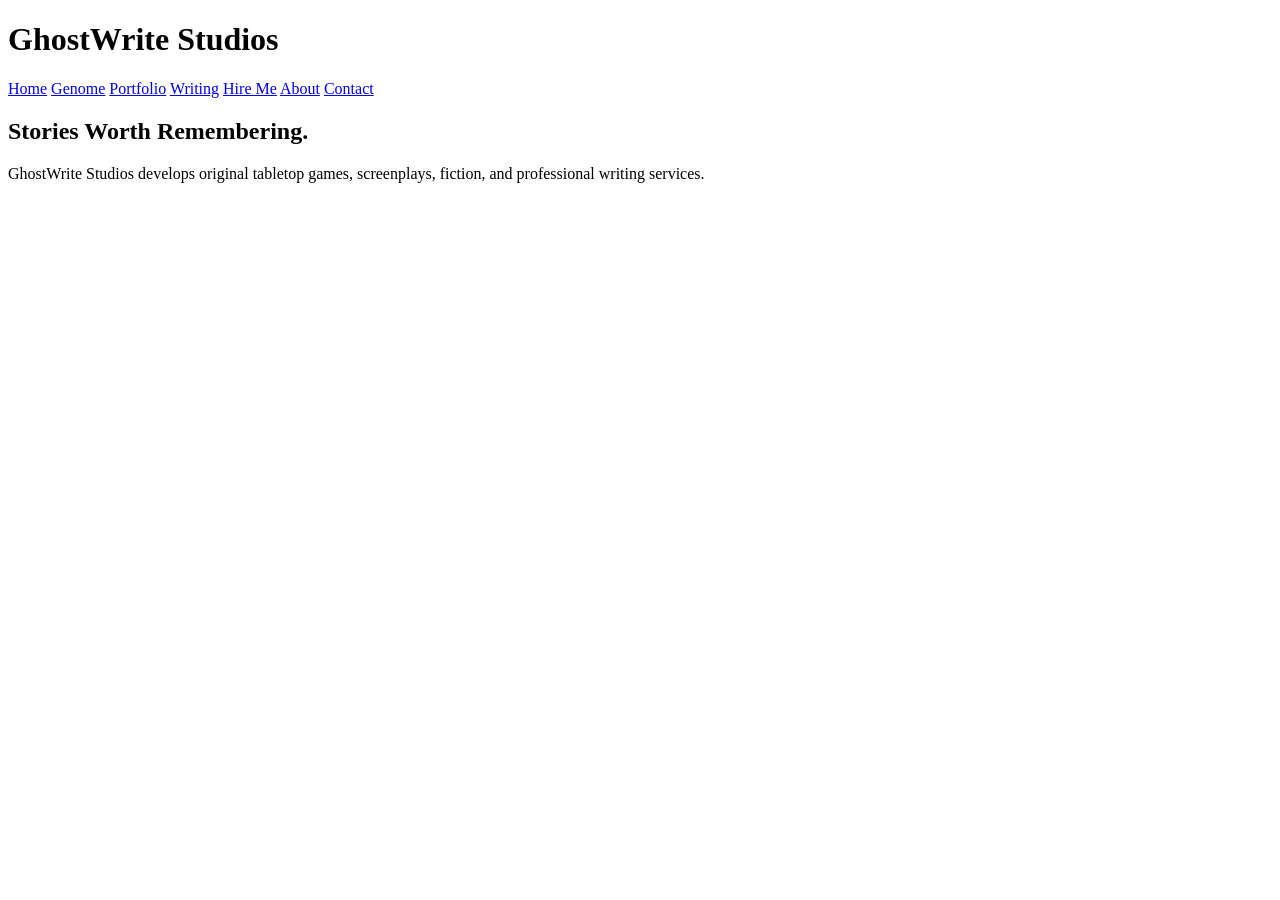
==== index.html @ 116efcff "Create index.html" ====
<!DOCTYPE html>
<html lang="en">
<head>
    <meta charset="UTF-8">
    <meta name="viewport" content="width=device-width, initial-scale=1.0">
    <title>GhostWrite Studios</title>

    <link rel="stylesheet" href="styles.css">
</head>

<body>

<header>

    <h1>GhostWrite Studios</h1>

    <nav>
        <a href="#">Home</a>
        <a href="#">Genome</a>
        <a href="#">Portfolio</a>
        <a href="#">Writing</a>
        <a href="#">Hire Me</a>
        <a href="#">About</a>
        <a href="#">Contact</a>
    </nav>

</header>

<section class="hero">

    <h2>Stories Worth Remembering.</h2>

    <p>
        GhostWrite Studios develops original tabletop games,
        screenplays, fiction, and professional writing services.
    </p>

</section>

</body>
</html>
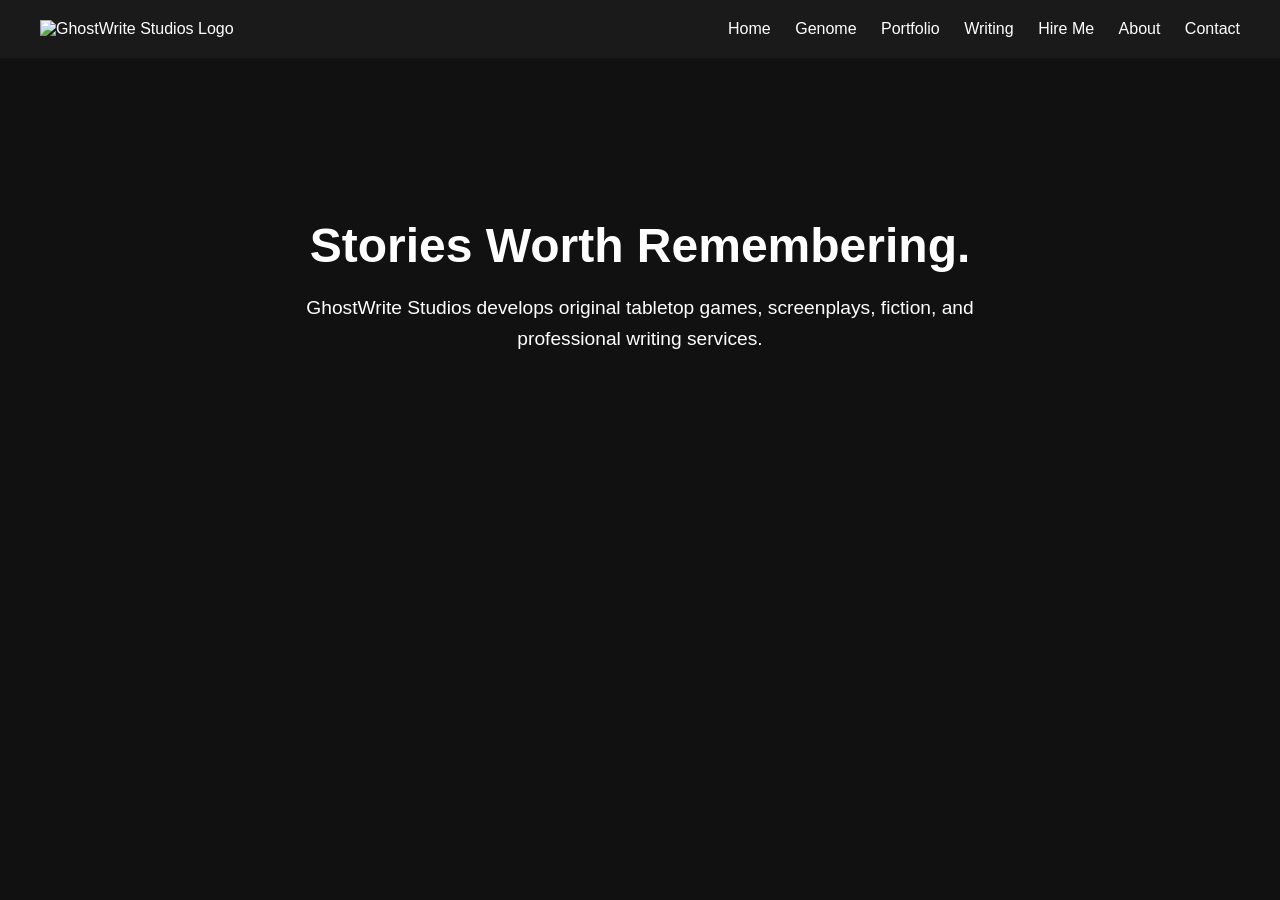
==== commit aad9a1ea: "Update index.html" ====
--- a/index.html
+++ b/index.html
@@ -12,7 +12,7 @@
 
 <header>
 
-    <h1>GhostWrite Studios</h1>
+    <img src="logo.png" alt="GhostWrite Studios Logo" class="logo">
 
     <nav>
         <a href="#">Home</a>
--- a/styles.css
+++ b/styles.css
@@ -0,0 +1,47 @@
+body {
+    margin: 0;
+    font-family: Arial, Helvetica, sans-serif;
+    background: #111;
+    color: white;
+}
+
+header {
+    display: flex;
+    justify-content: space-between;
+    align-items: center;
+    padding: 20px 40px;
+    background: #1a1a1a;
+}
+
+header h1 {
+    margin: 0;
+    color: #ffd54f;
+}
+
+nav a {
+    color: white;
+    text-decoration: none;
+    margin-left: 20px;
+    transition: color 0.3s;
+}
+
+nav a:hover {
+    color: #ffd54f;
+}
+
+.hero {
+    text-align: center;
+    padding: 120px 20px;
+}
+
+.hero h2 {
+    font-size: 3rem;
+    margin-bottom: 20px;
+}
+
+.hero p {
+    font-size: 1.2rem;
+    max-width: 700px;
+    margin: auto;
+    line-height: 1.6;
+}
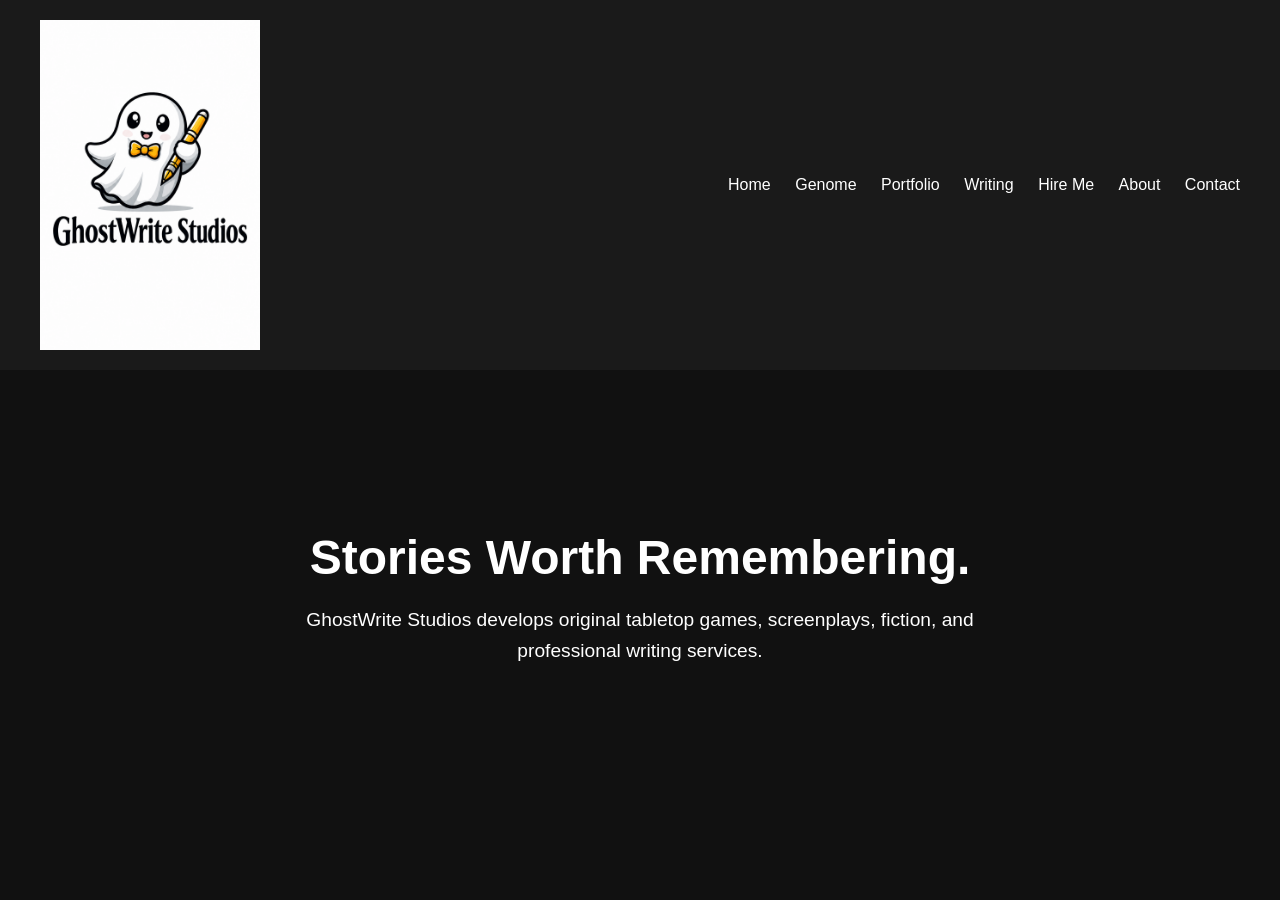
==== commit 0d1d5b35: "Update index.html" ====
--- a/index.html
+++ b/index.html
@@ -12,7 +12,7 @@
 
 <header>
 
-    <img src="logo.png" alt="GhostWrite Studios Logo" class="logo">
+    <img src="GhostwriteStudios.png" alt="GhostWrite Studios Logo" class="logo">
 
     <nav>
         <a href="#">Home</a>
--- a/styles.css
+++ b/styles.css
@@ -4,7 +4,10 @@
     background: #111;
     color: white;
 }
-
+.logo {
+    width: 220px;
+    height: auto;
+}
 header {
     display: flex;
     justify-content: space-between;
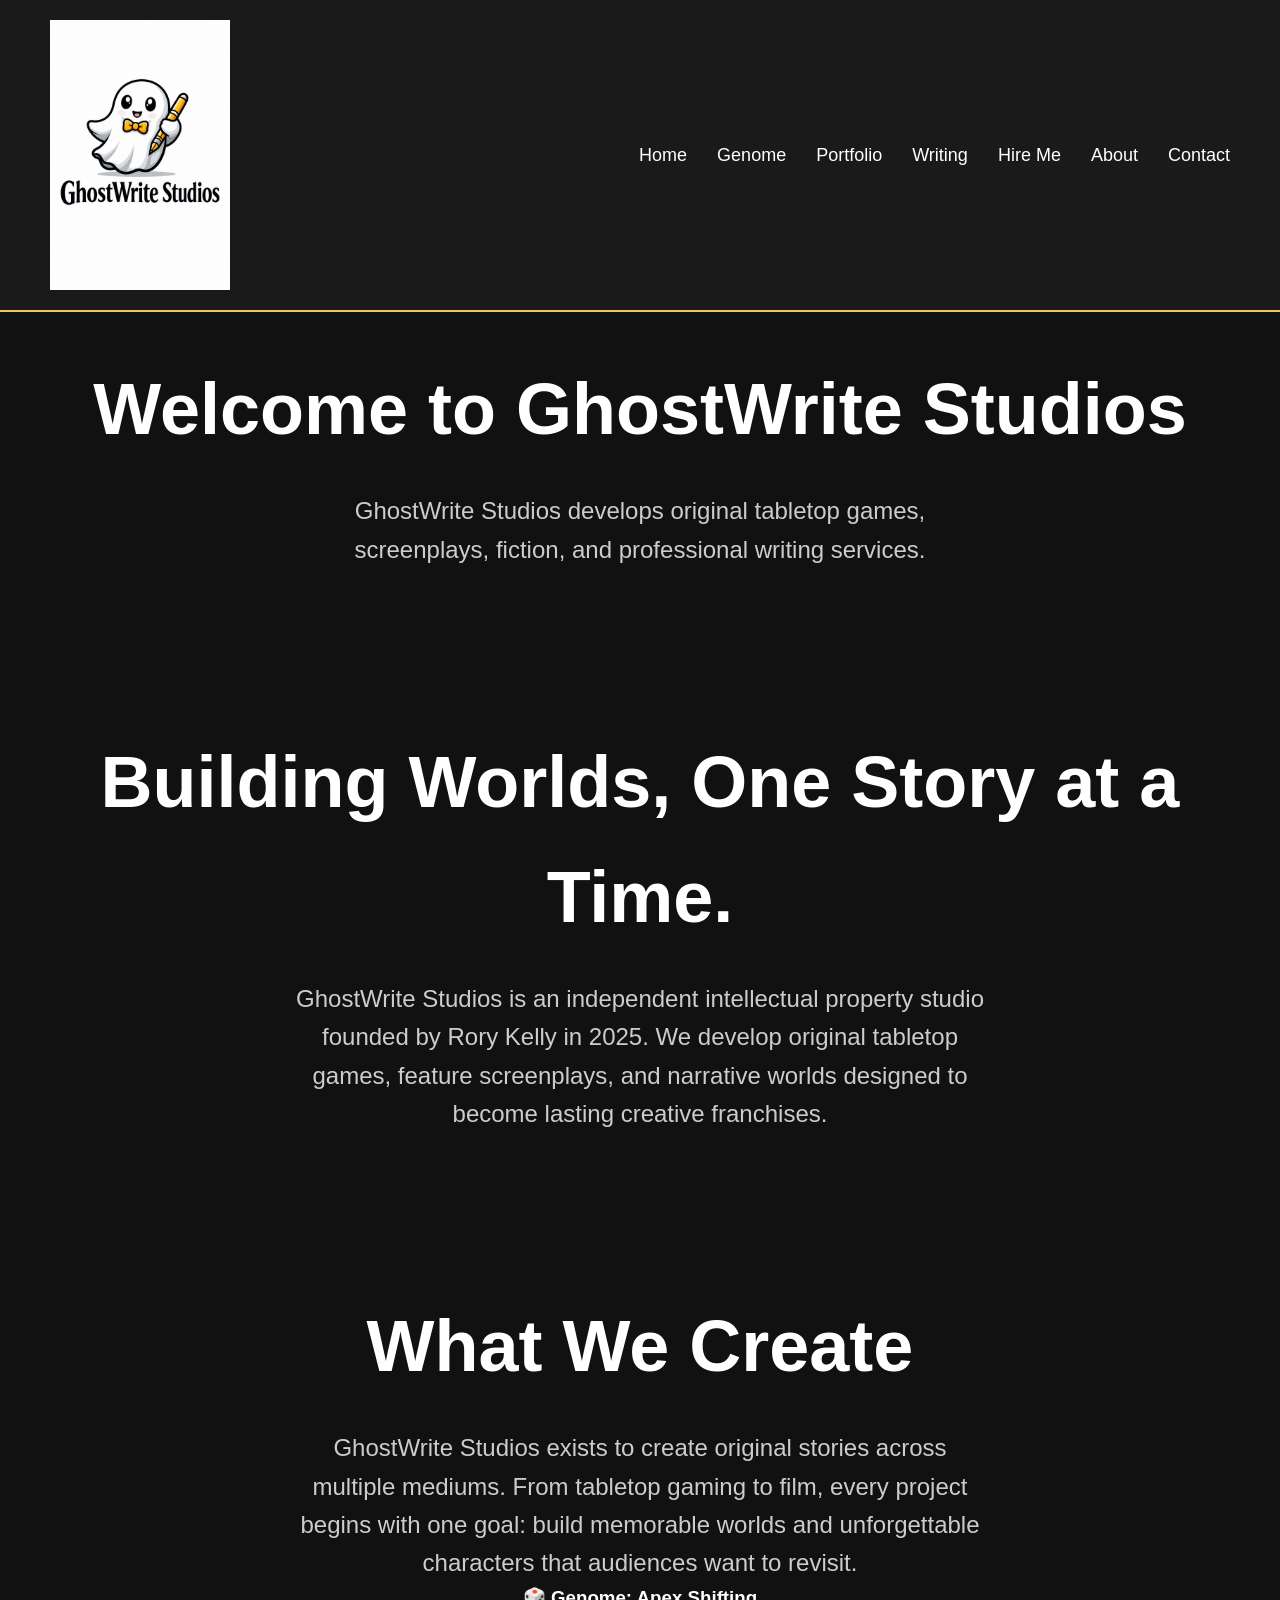
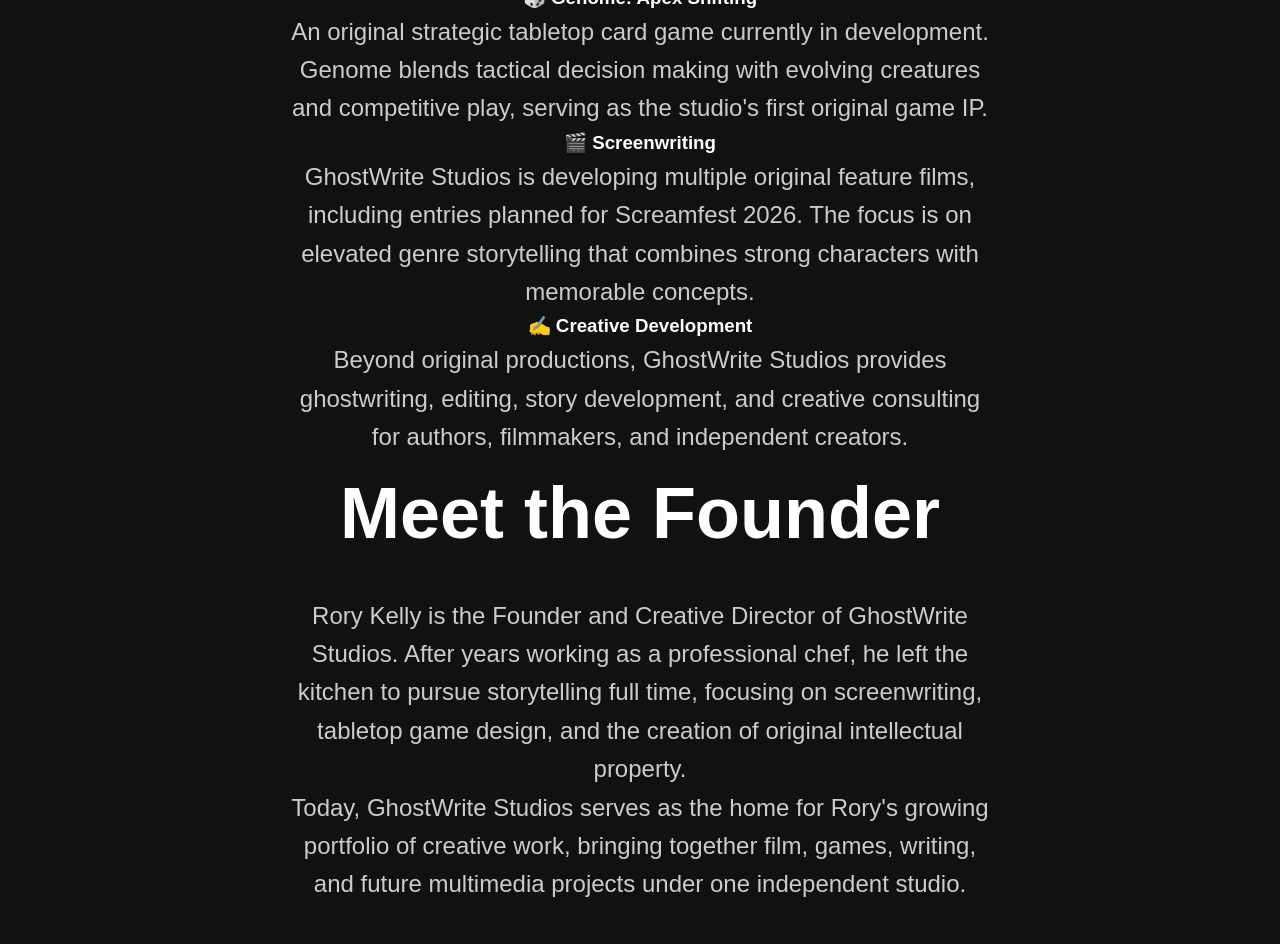
==== commit 15232d63: "Complete GhostWrite Studios website" ====
--- a/index.html
+++ b/index.html
@@ -16,25 +16,103 @@
 
     <nav>
         <a href="#">Home</a>
-        <a href="#">Genome</a>
-        <a href="#">Portfolio</a>
-        <a href="#">Writing</a>
-        <a href="#">Hire Me</a>
-        <a href="#">About</a>
-        <a href="#">Contact</a>
+        <a href="pages/genome.html">Genome</a>
+        <a href="pages/portfolio.html">Portfolio</a>
+        <a href="pages/writing.html">Writing</a>
+        <a href="pages/hireme.html">Hire Me</a>
+        <a href="pages/about.html">About</a>
+        <a href="pages/contact.html">Contact</a>
     </nav>
 
 </header>
 
 <section class="hero">
 
-    <h2>Stories Worth Remembering.</h2>
+    <h2>Welcome to GhostWrite Studios</h2>
 
     <p>
         GhostWrite Studios develops original tabletop games,
         screenplays, fiction, and professional writing services.
     </p>
+<section class="hero">
 
+    <h2>Building Worlds, One Story at a Time.</h2>
+
+    <p>
+        GhostWrite Studios is an independent intellectual property studio founded
+        by Rory Kelly in 2025. We develop original tabletop games, feature
+        screenplays, and narrative worlds designed to become lasting creative
+        franchises.
+    </p>
+
+</section>
+
+<section class="about">
+
+    <h2>What We Create</h2>
+
+    <p>
+        GhostWrite Studios exists to create original stories across multiple
+        mediums. From tabletop gaming to film, every project begins with one
+        goal: build memorable worlds and unforgettable characters that audiences
+        want to revisit.
+    </p>
+
+    <div class="cards">
+
+        <div class="card">
+            <h3>🎲 Genome: Apex Shifting</h3>
+
+            <p>
+                An original strategic tabletop card game currently in development.
+                Genome blends tactical decision making with evolving creatures and
+                competitive play, serving as the studio's first original game IP.
+            </p>
+        </div>
+
+        <div class="card">
+            <h3>🎬 Screenwriting</h3>
+
+            <p>
+                GhostWrite Studios is developing multiple original feature films,
+                including entries planned for Screamfest 2026. The focus is on
+                elevated genre storytelling that combines strong characters with
+                memorable concepts.
+            </p>
+        </div>
+
+        <div class="card">
+            <h3>✍️ Creative Development</h3>
+
+            <p>
+                Beyond original productions, GhostWrite Studios provides
+                ghostwriting, editing, story development, and creative consulting
+                for authors, filmmakers, and independent creators.
+            </p>
+        </div>
+
+    </div>
+
+</section>
+
+<section class="bio">
+
+    <h2>Meet the Founder</h2>
+
+    <p>
+        Rory Kelly is the Founder and Creative Director of GhostWrite Studios.
+        After years working as a professional chef, he left the kitchen to pursue
+        storytelling full time, focusing on screenwriting, tabletop game design,
+        and the creation of original intellectual property.
+    </p>
+
+    <p>
+        Today, GhostWrite Studios serves as the home for Rory's growing portfolio
+        of creative work, bringing together film, games, writing, and future
+        multimedia projects under one independent studio.
+    </p>
+
+</section>
 </section>
 
 </body>
--- a/styles.css
+++ b/styles.css
@@ -1,50 +1,354 @@
+/* ==========================
+   GhostWrite Studios
+   ========================== */
+
+* {
+    margin: 0;
+    padding: 0;
+    box-sizing: border-box;
+}
+
 body {
-    margin: 0;
+    background: #111111;
+    color: #ffffff;
     font-family: Arial, Helvetica, sans-serif;
-    background: #111;
-    color: white;
-}
-.logo {
-    width: 220px;
-    height: auto;
-}
+    line-height: 1.6;
+}
+
+/* ==========================
+   Header
+   ========================== */
+
 header {
     display: flex;
     justify-content: space-between;
     align-items: center;
-    padding: 20px 40px;
     background: #1a1a1a;
-}
-
-header h1 {
-    margin: 0;
-    color: #ffd54f;
+    padding: 20px 50px;
+    border-bottom: 2px solid #f0c75e;
+}
+
+.logo {
+    width: 180px;
+    height: auto;
+}
+
+/* ==========================
+   Navigation
+   ========================== */
+
+nav {
+    display: flex;
+    gap: 30px;
 }
 
 nav a {
     color: white;
     text-decoration: none;
-    margin-left: 20px;
-    transition: color 0.3s;
+    font-size: 18px;
+    transition: .3s;
 }
 
 nav a:hover {
-    color: #ffd54f;
-}
+    color: #f0c75e;
+}
+
+/* ==========================
+   Hero Section
+   ========================== */
 
 .hero {
-    text-align: center;
-    padding: 120px 20px;
+    min-height: 80vh;
+
+    display: flex;
+    flex-direction: column;
+    justify-content: center;
+    align-items: center;
+
+    text-align: center;
+
+    padding: 40px;
 }
 
 .hero h2 {
-    font-size: 3rem;
-    margin-bottom: 20px;
+    font-size: 72px;
+    margin-bottom: 25px;
+    color: white;
 }
 
 .hero p {
-    font-size: 1.2rem;
     max-width: 700px;
-    margin: auto;
-    line-height: 1.6;
-}
+    font-size: 24px;
+    color: #cccccc;
+}
+
+/* ==========================
+   Buttons
+   ========================== */
+
+.button {
+    display: inline-block;
+
+    margin-top: 35px;
+
+    padding: 15px 35px;
+
+    background: #f0c75e;
+
+    color: black;
+
+    text-decoration: none;
+
+    font-weight: bold;
+
+    border-radius: 8px;
+
+    transition: .3s;
+}
+
+.button:hover {
+
+    background: white;
+
+    transform: translateY(-2px);
+
+}
+
+/* ==========================
+   Footer
+   ========================== */
+
+footer {
+
+    background: #1a1a1a;
+
+    text-align: center;
+
+    padding: 40px;
+
+    margin-top: 80px;
+
+    border-top: 2px solid #f0c75e;
+
+}
+
+footer p {
+
+    color: #888888;
+
+}
+
+/* ==========================
+   Mobile
+   ========================== */
+
+@media (max-width: 900px) {
+
+header {
+
+    flex-direction: column;
+
+    gap: 20px;
+
+}
+
+nav {
+
+    flex-wrap: wrap;
+
+    justify-content: center;
+
+}
+
+.hero h2 {
+
+    font-size: 42px;
+
+}
+
+.hero p {
+
+    font-size: 20px;
+
+}
+
+.logo {
+
+    width: 140px;
+
+}
+
+}
+/* ==========================
+   Genome Banners
+   ========================== */
+
+.banner {
+    width: 100%;
+    overflow: hidden;
+}
+
+.banner img {
+    display: block;
+    width: 100%;
+    max-width: 100%;
+    height: auto;
+}
+/* ==========================
+   Card Showcase
+   ========================== */
+
+.card-showcase {
+    text-align: center;
+    padding: 60px 20px;
+}
+
+.card-showcase img {
+    width: 100%;
+    max-width: 450px;
+    height: auto;
+
+    border-radius: 18px;
+
+    box-shadow:
+        0 0 25px rgba(240,199,94,.25),
+        0 0 60px rgba(0,0,0,.6);
+
+    transition: transform .3s ease;
+}
+
+.card-showcase img:hover {
+    transform: scale(1.03);
+}/* ==========================
+   Loki's Proposal Banner
+   ========================== */
+
+.proposal-banner {
+    text-align: center;
+    padding: 60px 20px;
+}
+
+.proposal-banner img {
+    display: block;
+    width: 100%;
+    max-width: 1200px;
+    height: auto;
+    margin: 0 auto;
+
+    border-radius: 12px;
+
+    box-shadow:
+        0 0 25px rgba(240, 199, 94, 0.25),
+        0 15px 40px rgba(0, 0, 0, 0.6);
+}/* ==========================
+   Contact Form
+   ========================== */
+
+.contact-form {
+    max-width: 700px;
+    margin: 60px auto;
+    padding: 0 20px;
+}
+
+.contact-form form {
+    display: flex;
+    flex-direction: column;
+    gap: 20px;
+}
+
+.contact-form input,
+.contact-form textarea {
+
+    background: #1d1d1d;
+    color: white;
+
+    border: 2px solid #cfa44b;
+
+    padding: 15px;
+
+    font-size: 1rem;
+
+    border-radius: 8px;
+}
+
+.contact-form button {
+
+    background: #cfa44b;
+    color: black;
+
+    border: none;
+
+    padding: 16px;
+
+    font-size: 1rem;
+
+    font-weight: bold;
+
+    cursor: pointer;
+
+    border-radius: 8px;
+
+    transition: .3s;
+}
+
+.contact-form button:hover {
+
+    background: #e2bc67;
+
+    transform: translateY(-2px);
+
+}/* ==========================
+   About Page Images
+   ========================== */
+
+.about-image {
+    text-align: center;
+    padding: 50px 20px;
+}
+
+.about-image img {
+    width: 100%;
+    max-width: 900px;
+    height: auto;
+
+    border-radius: 12px;
+
+    box-shadow:
+        0 0 25px rgba(240, 199, 94, 0.2),
+        0 15px 40px rgba(0, 0, 0, 0.6);
+}.about-image {
+    text-align: center;
+    padding: 50px 20px;
+}
+
+.about-image img {
+    width: 100%;
+    max-width: 900px;
+    height: auto;
+
+    border-radius: 12px;
+
+    box-shadow:
+        0 0 25px rgba(240, 199, 94, 0.2),
+        0 15px 40px rgba(0, 0, 0, 0.6);
+}/* ==========================
+   Portfolio Image
+   ========================== */
+
+.portfolio-image {
+    text-align: center;
+    padding: 40px 20px;
+}
+
+.portfolio-image img {
+
+    width: 100%;
+    max-width: 900px;
+    height: auto;
+
+    border-radius: 14px;
+
+    box-shadow:
+        0 0 30px rgba(240,199,94,.25),
+        0 20px 50px rgba(0,0,0,.55);
+}
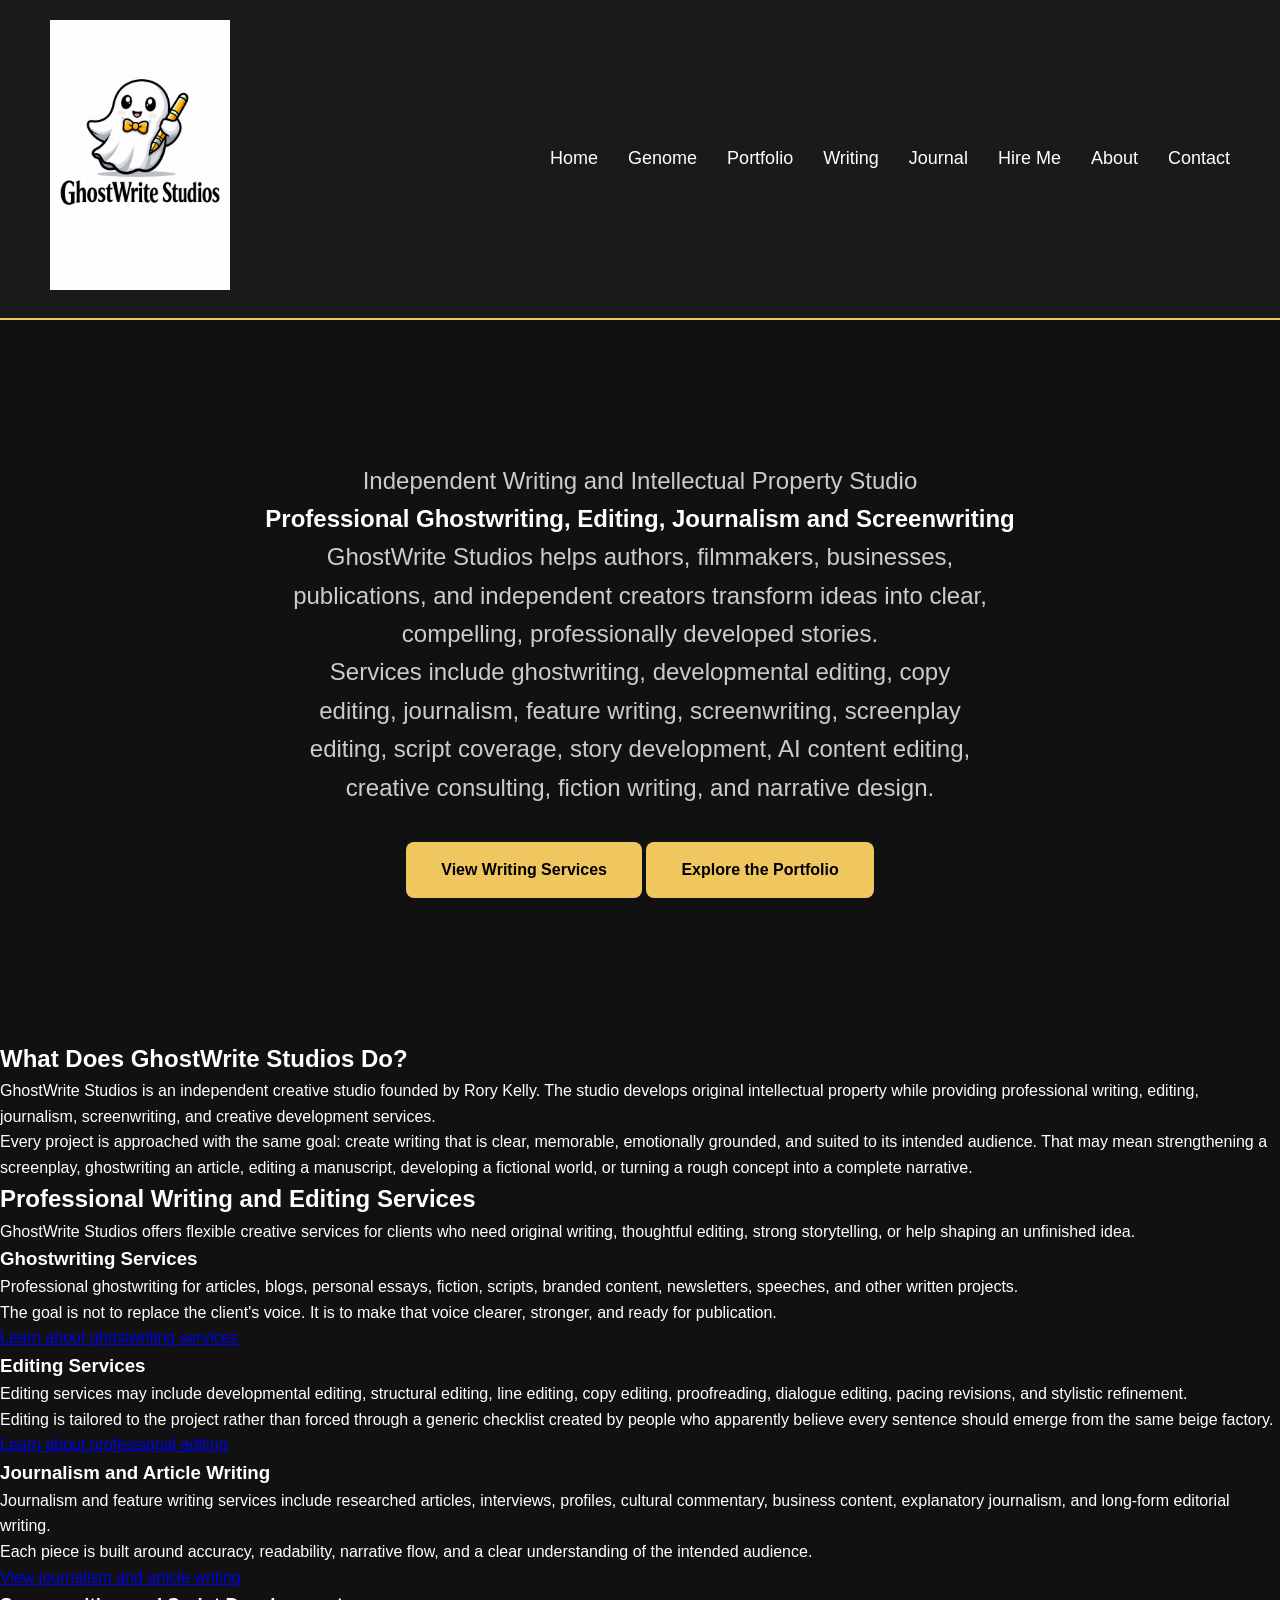
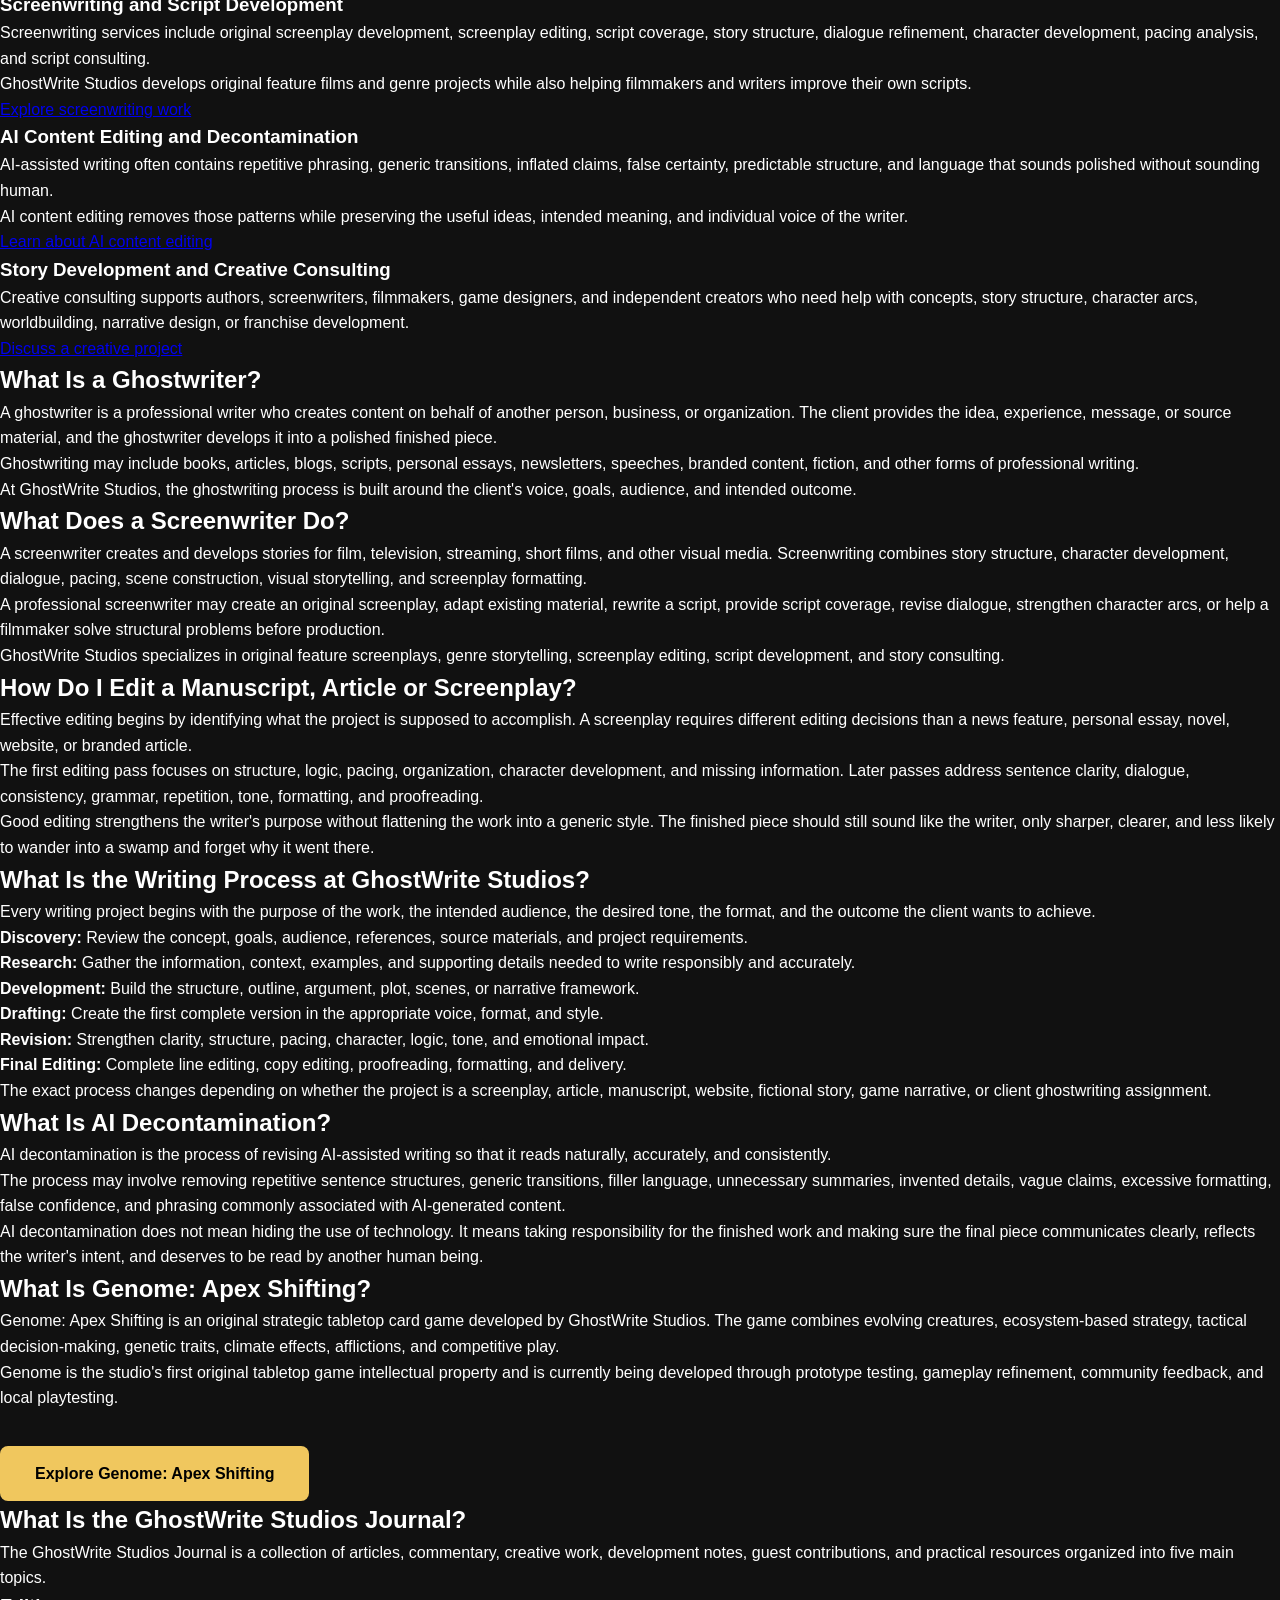
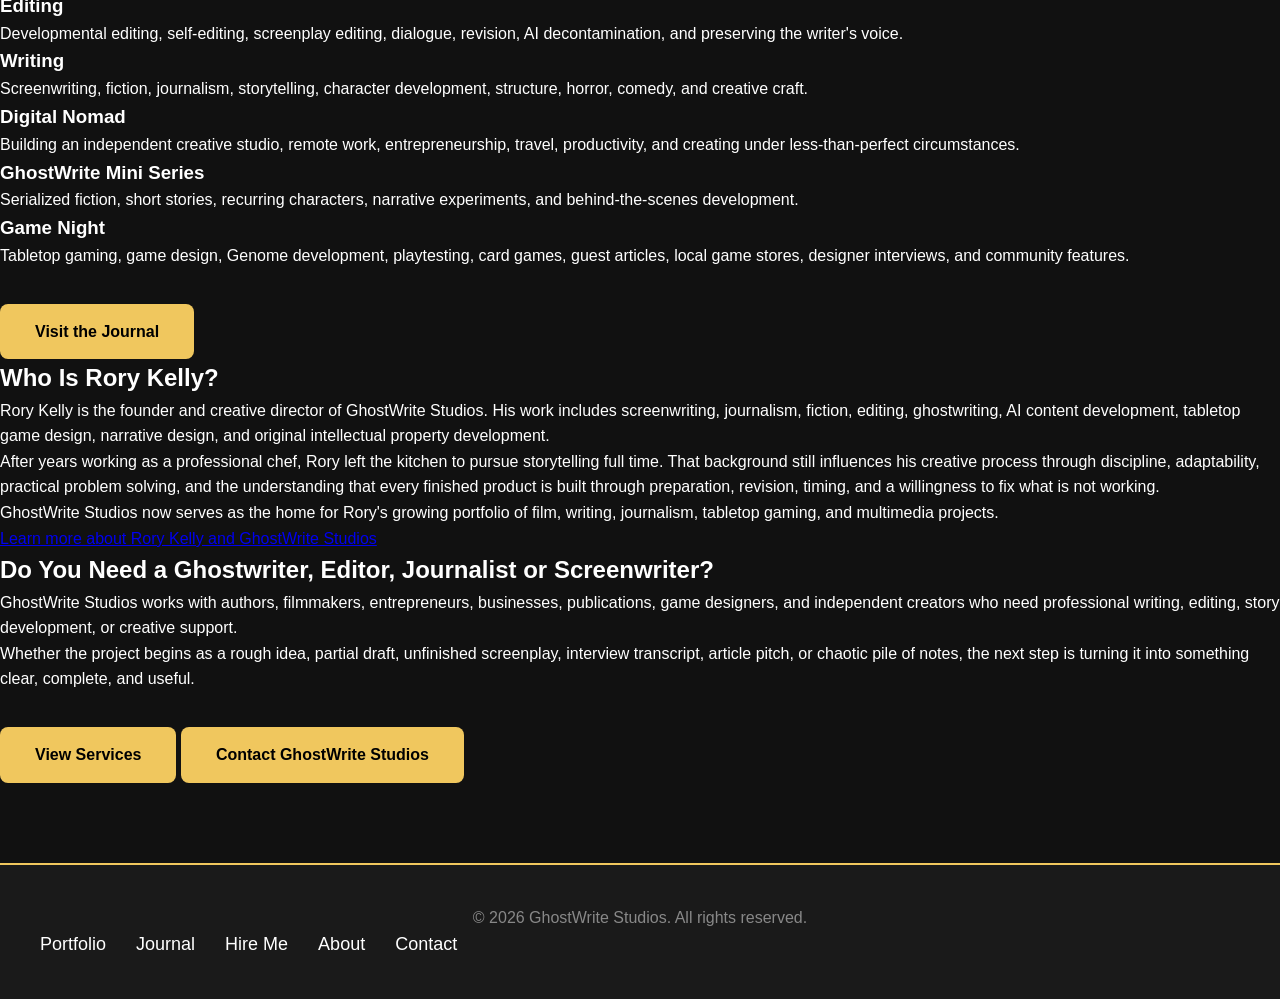
==== commit 3c0cb63b: "Rebuild website architecture for SEO and AEO" ====
--- a/index.html
+++ b/index.html
@@ -2,23 +2,169 @@
 <html lang="en">
 <head>
     <meta charset="UTF-8">
+
     <meta name="viewport" content="width=device-width, initial-scale=1.0">
-    <title>GhostWrite Studios</title>
+
+    <title>
+        Ghostwriting, Editing, Journalism & Screenwriting | GhostWrite Studios
+    </title>
+
+    <meta
+        name="description"
+        content="GhostWrite Studios provides professional ghostwriting, editing, journalism, screenwriting, script coverage, story development, AI content editing, and creative consulting for authors, filmmakers, businesses, and independent creators."
+    >
+
+    <meta
+        name="keywords"
+        content="ghostwriting, professional ghostwriter, editing services, developmental editing, copy editing, line editing, journalism, freelance journalist, article writing, feature writing, screenwriting, screenwriter, screenplay editing, script coverage, script doctor, story development, creative writing, fiction writing, AI content editing, AI decontamination, tabletop game design, narrative design"
+    >
+
+    <meta name="author" content="Rory Kelly">
+
+    <meta property="og:type" content="website">
+
+    <meta
+        property="og:title"
+        content="Ghostwriting, Editing, Journalism & Screenwriting | GhostWrite Studios"
+    >
+
+    <meta
+        property="og:description"
+        content="Professional ghostwriting, editing, journalism, screenwriting, story development, script coverage, and creative consulting from GhostWrite Studios."
+    >
+
+    <meta
+        property="og:image"
+        content="GhostwriteStudios.png"
+    >
+
+    <meta
+        property="og:url"
+        content="https://ghostwritestudios.com/"
+    >
+
+    <meta name="twitter:card" content="summary_large_image">
+
+    <link rel="canonical" href="https://ghostwritestudios.com/">
 
     <link rel="stylesheet" href="styles.css">
+
+    <!-- Google tag (gtag.js) -->
+    <script
+        async
+        src="https://www.googletagmanager.com/gtag/js?id=G-5FK2X831EN">
+    </script>
+
+    <script>
+        window.dataLayer = window.dataLayer || [];
+
+        function gtag() {
+            dataLayer.push(arguments);
+        }
+
+        gtag('js', new Date());
+        gtag('config', 'G-5FK2X831EN');
+    </script>
+
+    <script type="application/ld+json">
+    {
+        "@context": "https://schema.org",
+        "@type": "ProfessionalService",
+        "name": "GhostWrite Studios",
+        "url": "https://ghostwritestudios.com/",
+        "logo": "https://ghostwritestudios.com/GhostwriteStudios.png",
+        "description": "GhostWrite Studios provides professional ghostwriting, editing, journalism, screenwriting, script coverage, story development, AI content editing, and creative consulting.",
+        "founder": {
+            "@type": "Person",
+            "name": "Rory Kelly",
+            "jobTitle": "Founder and Creative Director"
+        },
+        "areaServed": {
+            "@type": "Country",
+            "name": "United States"
+        },
+        "serviceType": [
+            "Ghostwriting",
+            "Editing",
+            "Journalism",
+            "Screenwriting",
+            "Script Coverage",
+            "Story Development",
+            "AI Content Editing",
+            "Creative Consulting",
+            "Tabletop Game Design"
+        ]
+    }
+    </script>
+
+    <script type="application/ld+json">
+    {
+        "@context": "https://schema.org",
+        "@type": "FAQPage",
+        "mainEntity": [
+            {
+                "@type": "Question",
+                "name": "What is a ghostwriter?",
+                "acceptedAnswer": {
+                    "@type": "Answer",
+                    "text": "A ghostwriter is a professional writer who creates books, articles, scripts, blogs, speeches, and other written content on behalf of a client. GhostWrite Studios helps clients turn ideas, notes, interviews, and rough drafts into polished work while preserving the client's voice and intent."
+                }
+            },
+            {
+                "@type": "Question",
+                "name": "What does a screenwriter do?",
+                "acceptedAnswer": {
+                    "@type": "Answer",
+                    "text": "A screenwriter develops stories for film and television using screenplay structure, character development, dialogue, pacing, visual storytelling, and industry-standard formatting. GhostWrite Studios provides original screenwriting, screenplay editing, script coverage, and story development."
+                }
+            },
+            {
+                "@type": "Question",
+                "name": "How does the editing process work?",
+                "acceptedAnswer": {
+                    "@type": "Answer",
+                    "text": "The editing process begins with the goals of the project and may include developmental editing, structural editing, line editing, copy editing, dialogue refinement, pacing improvements, proofreading, screenplay editing, or AI content cleanup."
+                }
+            },
+            {
+                "@type": "Question",
+                "name": "What is the writing process at GhostWrite Studios?",
+                "acceptedAnswer": {
+                    "@type": "Answer",
+                    "text": "The writing process begins with the purpose, audience, format, tone, and goals of the project. Research, outlining, drafting, revision, editing, and final polish are then tailored to the needs of the client and the medium."
+                }
+            },
+            {
+                "@type": "Question",
+                "name": "What is AI decontamination?",
+                "acceptedAnswer": {
+                    "@type": "Answer",
+                    "text": "AI decontamination is the process of editing AI-assisted writing to remove repetitive phrasing, predictable structure, filler language, false confidence, and generic wording so the final piece reads naturally and reflects the author's intended voice."
+                }
+            }
+        ]
+    }
+    </script>
 </head>
 
 <body>
 
 <header>
 
-    <img src="GhostwriteStudios.png" alt="GhostWrite Studios Logo" class="logo">
-
-    <nav>
-        <a href="#">Home</a>
+    <a href="index.html" aria-label="GhostWrite Studios home">
+        <img
+            src="GhostwriteStudios.png"
+            alt="GhostWrite Studios logo"
+            class="logo"
+        >
+    </a>
+
+    <nav aria-label="Main navigation">
+        <a href="index.html" aria-current="page">Home</a>
         <a href="pages/genome.html">Genome</a>
         <a href="pages/portfolio.html">Portfolio</a>
         <a href="pages/writing.html">Writing</a>
+        <a href="pages/journal.html">Journal</a>
         <a href="pages/hireme.html">Hire Me</a>
         <a href="pages/about.html">About</a>
         <a href="pages/contact.html">Contact</a>
@@ -26,94 +172,533 @@
 
 </header>
 
-<section class="hero">
-
-    <h2>Welcome to GhostWrite Studios</h2>
+<main>
+
+    <section class="hero">
+
+        <p class="eyebrow">
+            Independent Writing and Intellectual Property Studio
+        </p>
+
+        <h1>
+            Professional Ghostwriting, Editing, Journalism and Screenwriting
+        </h1>
+
+        <p>
+            GhostWrite Studios helps authors, filmmakers, businesses,
+            publications, and independent creators transform ideas into
+            clear, compelling, professionally developed stories.
+        </p>
+
+        <p>
+            Services include ghostwriting, developmental editing, copy editing,
+            journalism, feature writing, screenwriting, screenplay editing,
+            script coverage, story development, AI content editing, creative
+            consulting, fiction writing, and narrative design.
+        </p>
+
+        <div class="hero-actions">
+            <a href="pages/hireme.html" class="button">
+                View Writing Services
+            </a>
+
+            <a href="pages/portfolio.html" class="button button-secondary">
+                Explore the Portfolio
+            </a>
+        </div>
+
+    </section>
+
+    <section class="about">
+
+        <h2>What Does GhostWrite Studios Do?</h2>
+
+        <p>
+            GhostWrite Studios is an independent creative studio founded by
+            Rory Kelly. The studio develops original intellectual property
+            while providing professional writing, editing, journalism,
+            screenwriting, and creative development services.
+        </p>
+
+        <p>
+            Every project is approached with the same goal: create writing that
+            is clear, memorable, emotionally grounded, and suited to its intended
+            audience. That may mean strengthening a screenplay, ghostwriting an
+            article, editing a manuscript, developing a fictional world, or
+            turning a rough concept into a complete narrative.
+        </p>
+
+    </section>
+
+    <section class="services">
+
+        <h2>Professional Writing and Editing Services</h2>
+
+        <p>
+            GhostWrite Studios offers flexible creative services for clients
+            who need original writing, thoughtful editing, strong storytelling,
+            or help shaping an unfinished idea.
+        </p>
+
+        <div class="cards">
+
+            <article class="card">
+
+                <h3>Ghostwriting Services</h3>
+
+                <p>
+                    Professional ghostwriting for articles, blogs, personal
+                    essays, fiction, scripts, branded content, newsletters,
+                    speeches, and other written projects.
+                </p>
+
+                <p>
+                    The goal is not to replace the client's voice. It is to make
+                    that voice clearer, stronger, and ready for publication.
+                </p>
+
+                <a href="pages/hireme.html">
+                    Learn about ghostwriting services
+                </a>
+
+            </article>
+
+            <article class="card">
+
+                <h3>Editing Services</h3>
+
+                <p>
+                    Editing services may include developmental editing,
+                    structural editing, line editing, copy editing,
+                    proofreading, dialogue editing, pacing revisions, and
+                    stylistic refinement.
+                </p>
+
+                <p>
+                    Editing is tailored to the project rather than forced through
+                    a generic checklist created by people who apparently believe
+                    every sentence should emerge from the same beige factory.
+                </p>
+
+                <a href="pages/hireme.html">
+                    Learn about professional editing
+                </a>
+
+            </article>
+
+            <article class="card">
+
+                <h3>Journalism and Article Writing</h3>
+
+                <p>
+                    Journalism and feature writing services include researched
+                    articles, interviews, profiles, cultural commentary,
+                    business content, explanatory journalism, and long-form
+                    editorial writing.
+                </p>
+
+                <p>
+                    Each piece is built around accuracy, readability, narrative
+                    flow, and a clear understanding of the intended audience.
+                </p>
+
+                <a href="pages/writing.html">
+                    View journalism and article writing
+                </a>
+
+            </article>
+
+            <article class="card">
+
+                <h3>Screenwriting and Script Development</h3>
+
+                <p>
+                    Screenwriting services include original screenplay
+                    development, screenplay editing, script coverage, story
+                    structure, dialogue refinement, character development,
+                    pacing analysis, and script consulting.
+                </p>
+
+                <p>
+                    GhostWrite Studios develops original feature films and genre
+                    projects while also helping filmmakers and writers improve
+                    their own scripts.
+                </p>
+
+                <a href="pages/portfolio.html">
+                    Explore screenwriting work
+                </a>
+
+            </article>
+
+            <article class="card">
+
+                <h3>AI Content Editing and Decontamination</h3>
+
+                <p>
+                    AI-assisted writing often contains repetitive phrasing,
+                    generic transitions, inflated claims, false certainty,
+                    predictable structure, and language that sounds polished
+                    without sounding human.
+                </p>
+
+                <p>
+                    AI content editing removes those patterns while preserving
+                    the useful ideas, intended meaning, and individual voice of
+                    the writer.
+                </p>
+
+                <a href="pages/hireme.html">
+                    Learn about AI content editing
+                </a>
+
+            </article>
+
+            <article class="card">
+
+                <h3>Story Development and Creative Consulting</h3>
+
+                <p>
+                    Creative consulting supports authors, screenwriters,
+                    filmmakers, game designers, and independent creators who
+                    need help with concepts, story structure, character arcs,
+                    worldbuilding, narrative design, or franchise development.
+                </p>
+
+                <a href="pages/contact.html">
+                    Discuss a creative project
+                </a>
+
+            </article>
+
+        </div>
+
+    </section>
+
+    <section class="aeo">
+
+        <h2>What Is a Ghostwriter?</h2>
+
+        <p>
+            A ghostwriter is a professional writer who creates content on behalf
+            of another person, business, or organization. The client provides
+            the idea, experience, message, or source material, and the
+            ghostwriter develops it into a polished finished piece.
+        </p>
+
+        <p>
+            Ghostwriting may include books, articles, blogs, scripts, personal
+            essays, newsletters, speeches, branded content, fiction, and other
+            forms of professional writing.
+        </p>
+
+        <p>
+            At GhostWrite Studios, the ghostwriting process is built around the
+            client's voice, goals, audience, and intended outcome.
+        </p>
+
+    </section>
+
+    <section class="aeo">
+
+        <h2>What Does a Screenwriter Do?</h2>
+
+        <p>
+            A screenwriter creates and develops stories for film, television,
+            streaming, short films, and other visual media. Screenwriting
+            combines story structure, character development, dialogue, pacing,
+            scene construction, visual storytelling, and screenplay formatting.
+        </p>
+
+        <p>
+            A professional screenwriter may create an original screenplay,
+            adapt existing material, rewrite a script, provide script coverage,
+            revise dialogue, strengthen character arcs, or help a filmmaker
+            solve structural problems before production.
+        </p>
+
+        <p>
+            GhostWrite Studios specializes in original feature screenplays,
+            genre storytelling, screenplay editing, script development, and
+            story consulting.
+        </p>
+
+    </section>
+
+    <section class="aeo">
+
+        <h2>How Do I Edit a Manuscript, Article or Screenplay?</h2>
+
+        <p>
+            Effective editing begins by identifying what the project is supposed
+            to accomplish. A screenplay requires different editing decisions
+            than a news feature, personal essay, novel, website, or branded
+            article.
+        </p>
+
+        <p>
+            The first editing pass focuses on structure, logic, pacing,
+            organization, character development, and missing information. Later
+            passes address sentence clarity, dialogue, consistency, grammar,
+            repetition, tone, formatting, and proofreading.
+        </p>
+
+        <p>
+            Good editing strengthens the writer's purpose without flattening the
+            work into a generic style. The finished piece should still sound like
+            the writer, only sharper, clearer, and less likely to wander into a
+            swamp and forget why it went there.
+        </p>
+
+    </section>
+
+    <section class="aeo">
+
+        <h2>What Is the Writing Process at GhostWrite Studios?</h2>
+
+        <p>
+            Every writing project begins with the purpose of the work, the
+            intended audience, the desired tone, the format, and the outcome the
+            client wants to achieve.
+        </p>
+
+        <ol>
+            <li>
+                <strong>Discovery:</strong>
+                Review the concept, goals, audience, references, source
+                materials, and project requirements.
+            </li>
+
+            <li>
+                <strong>Research:</strong>
+                Gather the information, context, examples, and supporting
+                details needed to write responsibly and accurately.
+            </li>
+
+            <li>
+                <strong>Development:</strong>
+                Build the structure, outline, argument, plot, scenes, or
+                narrative framework.
+            </li>
+
+            <li>
+                <strong>Drafting:</strong>
+                Create the first complete version in the appropriate voice,
+                format, and style.
+            </li>
+
+            <li>
+                <strong>Revision:</strong>
+                Strengthen clarity, structure, pacing, character, logic,
+                tone, and emotional impact.
+            </li>
+
+            <li>
+                <strong>Final Editing:</strong>
+                Complete line editing, copy editing, proofreading, formatting,
+                and delivery.
+            </li>
+        </ol>
+
+        <p>
+            The exact process changes depending on whether the project is a
+            screenplay, article, manuscript, website, fictional story, game
+            narrative, or client ghostwriting assignment.
+        </p>
+
+    </section>
+
+    <section class="aeo">
+
+        <h2>What Is AI Decontamination?</h2>
+
+        <p>
+            AI decontamination is the process of revising AI-assisted writing so
+            that it reads naturally, accurately, and consistently.
+        </p>
+
+        <p>
+            The process may involve removing repetitive sentence structures,
+            generic transitions, filler language, unnecessary summaries,
+            invented details, vague claims, excessive formatting, false
+            confidence, and phrasing commonly associated with AI-generated
+            content.
+        </p>
+
+        <p>
+            AI decontamination does not mean hiding the use of technology. It
+            means taking responsibility for the finished work and making sure
+            the final piece communicates clearly, reflects the writer's intent,
+            and deserves to be read by another human being.
+        </p>
+
+    </section>
+
+    <section class="featured-project">
+
+        <h2>What Is Genome: Apex Shifting?</h2>
+
+        <p>
+            Genome: Apex Shifting is an original strategic tabletop card game
+            developed by GhostWrite Studios. The game combines evolving
+            creatures, ecosystem-based strategy, tactical decision-making,
+            genetic traits, climate effects, afflictions, and competitive play.
+        </p>
+
+        <p>
+            Genome is the studio's first original tabletop game intellectual
+            property and is currently being developed through prototype testing,
+            gameplay refinement, community feedback, and local playtesting.
+        </p>
+
+        <a href="pages/genome.html" class="button">
+            Explore Genome: Apex Shifting
+        </a>
+
+    </section>
+
+    <section class="journal-preview">
+
+        <h2>What Is the GhostWrite Studios Journal?</h2>
+
+        <p>
+            The GhostWrite Studios Journal is a collection of articles,
+            commentary, creative work, development notes, guest contributions,
+            and practical resources organized into five main topics.
+        </p>
+
+        <div class="cards">
+
+            <article class="card">
+                <h3>Editing</h3>
+                <p>
+                    Developmental editing, self-editing, screenplay editing,
+                    dialogue, revision, AI decontamination, and preserving the
+                    writer's voice.
+                </p>
+            </article>
+
+            <article class="card">
+                <h3>Writing</h3>
+                <p>
+                    Screenwriting, fiction, journalism, storytelling, character
+                    development, structure, horror, comedy, and creative craft.
+                </p>
+            </article>
+
+            <article class="card">
+                <h3>Digital Nomad</h3>
+                <p>
+                    Building an independent creative studio, remote work,
+                    entrepreneurship, travel, productivity, and creating under
+                    less-than-perfect circumstances.
+                </p>
+            </article>
+
+            <article class="card">
+                <h3>GhostWrite Mini Series</h3>
+                <p>
+                    Serialized fiction, short stories, recurring characters,
+                    narrative experiments, and behind-the-scenes development.
+                </p>
+            </article>
+
+            <article class="card">
+                <h3>Game Night</h3>
+                <p>
+                    Tabletop gaming, game design, Genome development,
+                    playtesting, card games, guest articles, local game stores,
+                    designer interviews, and community features.
+                </p>
+            </article>
+
+        </div>
+
+        <a href="pages/journal.html" class="button">
+            Visit the Journal
+        </a>
+
+    </section>
+
+    <section class="bio">
+
+        <h2>Who Is Rory Kelly?</h2>
+
+        <p>
+            Rory Kelly is the founder and creative director of GhostWrite
+            Studios. His work includes screenwriting, journalism, fiction,
+            editing, ghostwriting, AI content development, tabletop game design,
+            narrative design, and original intellectual property development.
+        </p>
+
+        <p>
+            After years working as a professional chef, Rory left the kitchen to
+            pursue storytelling full time. That background still influences his
+            creative process through discipline, adaptability, practical problem
+            solving, and the understanding that every finished product is built
+            through preparation, revision, timing, and a willingness to fix what
+            is not working.
+        </p>
+
+        <p>
+            GhostWrite Studios now serves as the home for Rory's growing
+            portfolio of film, writing, journalism, tabletop gaming, and
+            multimedia projects.
+        </p>
+
+        <a href="pages/about.html">
+            Learn more about Rory Kelly and GhostWrite Studios
+        </a>
+
+    </section>
+
+    <section class="cta">
+
+        <h2>Do You Need a Ghostwriter, Editor, Journalist or Screenwriter?</h2>
+
+        <p>
+            GhostWrite Studios works with authors, filmmakers, entrepreneurs,
+            businesses, publications, game designers, and independent creators
+            who need professional writing, editing, story development, or
+            creative support.
+        </p>
+
+        <p>
+            Whether the project begins as a rough idea, partial draft, unfinished
+            screenplay, interview transcript, article pitch, or chaotic pile of
+            notes, the next step is turning it into something clear, complete,
+            and useful.
+        </p>
+
+        <div class="hero-actions">
+            <a href="pages/hireme.html" class="button">
+                View Services
+            </a>
+
+            <a href="pages/contact.html" class="button button-secondary">
+                Contact GhostWrite Studios
+            </a>
+        </div>
+
+    </section>
+
+</main>
+
+<footer>
 
     <p>
-        GhostWrite Studios develops original tabletop games,
-        screenplays, fiction, and professional writing services.
+        &copy; 2026 GhostWrite Studios. All rights reserved.
     </p>
-<section class="hero">
-
-    <h2>Building Worlds, One Story at a Time.</h2>
-
-    <p>
-        GhostWrite Studios is an independent intellectual property studio founded
-        by Rory Kelly in 2025. We develop original tabletop games, feature
-        screenplays, and narrative worlds designed to become lasting creative
-        franchises.
-    </p>
-
-</section>
-
-<section class="about">
-
-    <h2>What We Create</h2>
-
-    <p>
-        GhostWrite Studios exists to create original stories across multiple
-        mediums. From tabletop gaming to film, every project begins with one
-        goal: build memorable worlds and unforgettable characters that audiences
-        want to revisit.
-    </p>
-
-    <div class="cards">
-
-        <div class="card">
-            <h3>🎲 Genome: Apex Shifting</h3>
-
-            <p>
-                An original strategic tabletop card game currently in development.
-                Genome blends tactical decision making with evolving creatures and
-                competitive play, serving as the studio's first original game IP.
-            </p>
-        </div>
-
-        <div class="card">
-            <h3>🎬 Screenwriting</h3>
-
-            <p>
-                GhostWrite Studios is developing multiple original feature films,
-                including entries planned for Screamfest 2026. The focus is on
-                elevated genre storytelling that combines strong characters with
-                memorable concepts.
-            </p>
-        </div>
-
-        <div class="card">
-            <h3>✍️ Creative Development</h3>
-
-            <p>
-                Beyond original productions, GhostWrite Studios provides
-                ghostwriting, editing, story development, and creative consulting
-                for authors, filmmakers, and independent creators.
-            </p>
-        </div>
-
-    </div>
-
-</section>
-
-<section class="bio">
-
-    <h2>Meet the Founder</h2>
-
-    <p>
-        Rory Kelly is the Founder and Creative Director of GhostWrite Studios.
-        After years working as a professional chef, he left the kitchen to pursue
-        storytelling full time, focusing on screenwriting, tabletop game design,
-        and the creation of original intellectual property.
-    </p>
-
-    <p>
-        Today, GhostWrite Studios serves as the home for Rory's growing portfolio
-        of creative work, bringing together film, games, writing, and future
-        multimedia projects under one independent studio.
-    </p>
-
-</section>
-</section>
+
+    <nav aria-label="Footer navigation">
+        <a href="pages/portfolio.html">Portfolio</a>
+        <a href="pages/journal.html">Journal</a>
+        <a href="pages/hireme.html">Hire Me</a>
+        <a href="pages/about.html">About</a>
+        <a href="pages/contact.html">Contact</a>
+    </nav>
+
+</footer>
 
 </body>
-</html>
+</html>
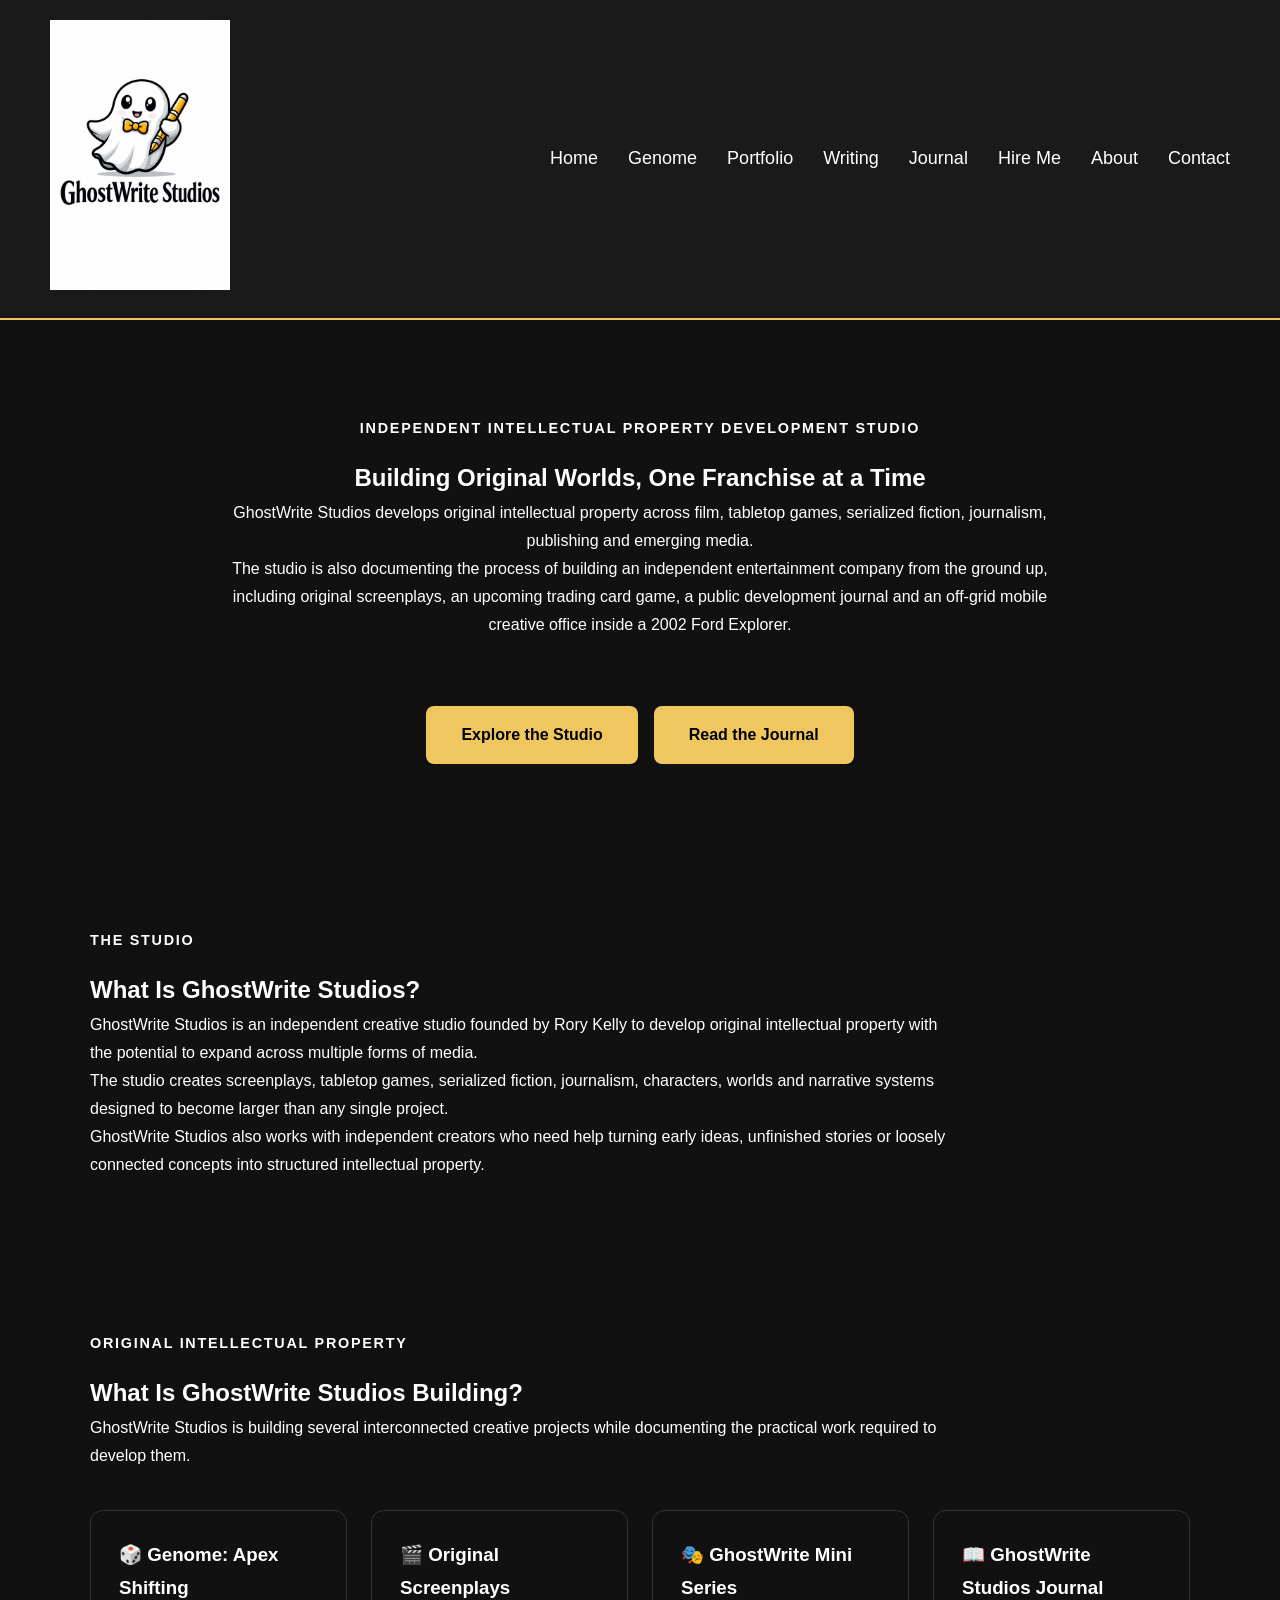
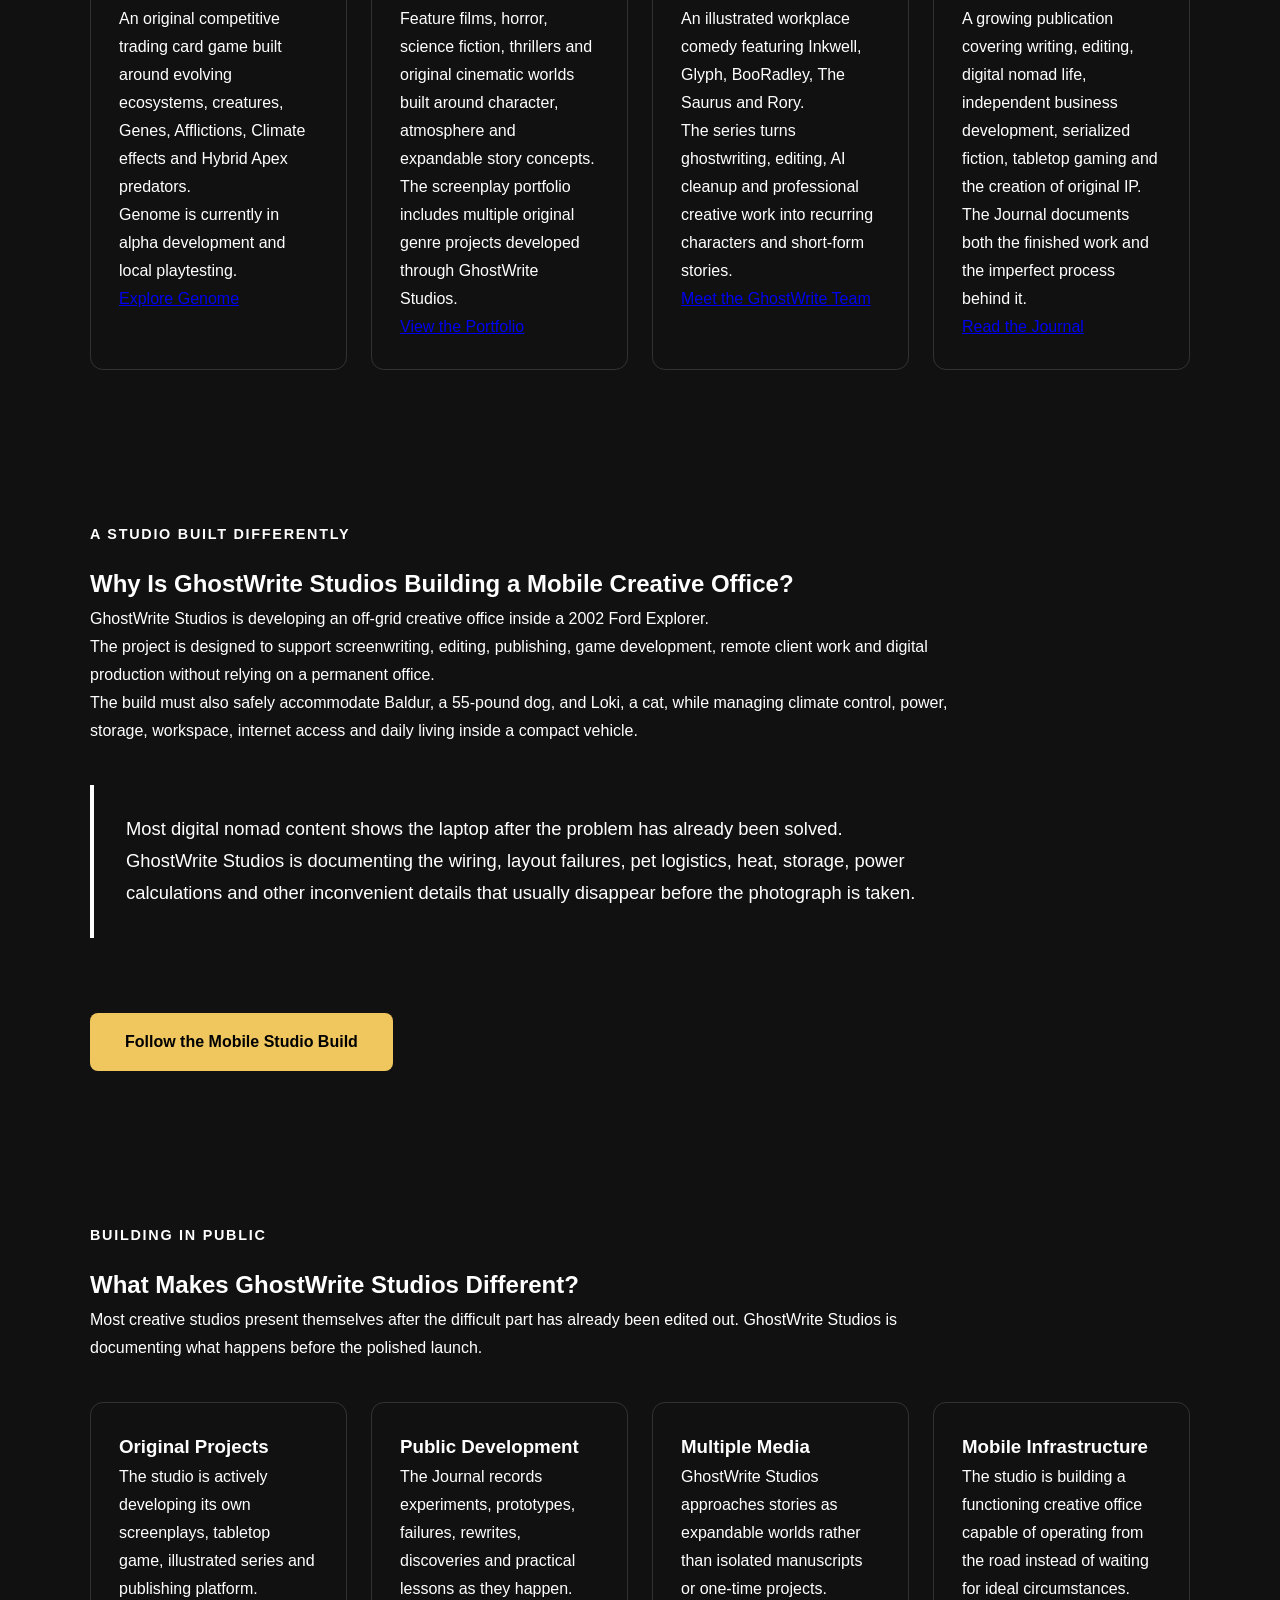
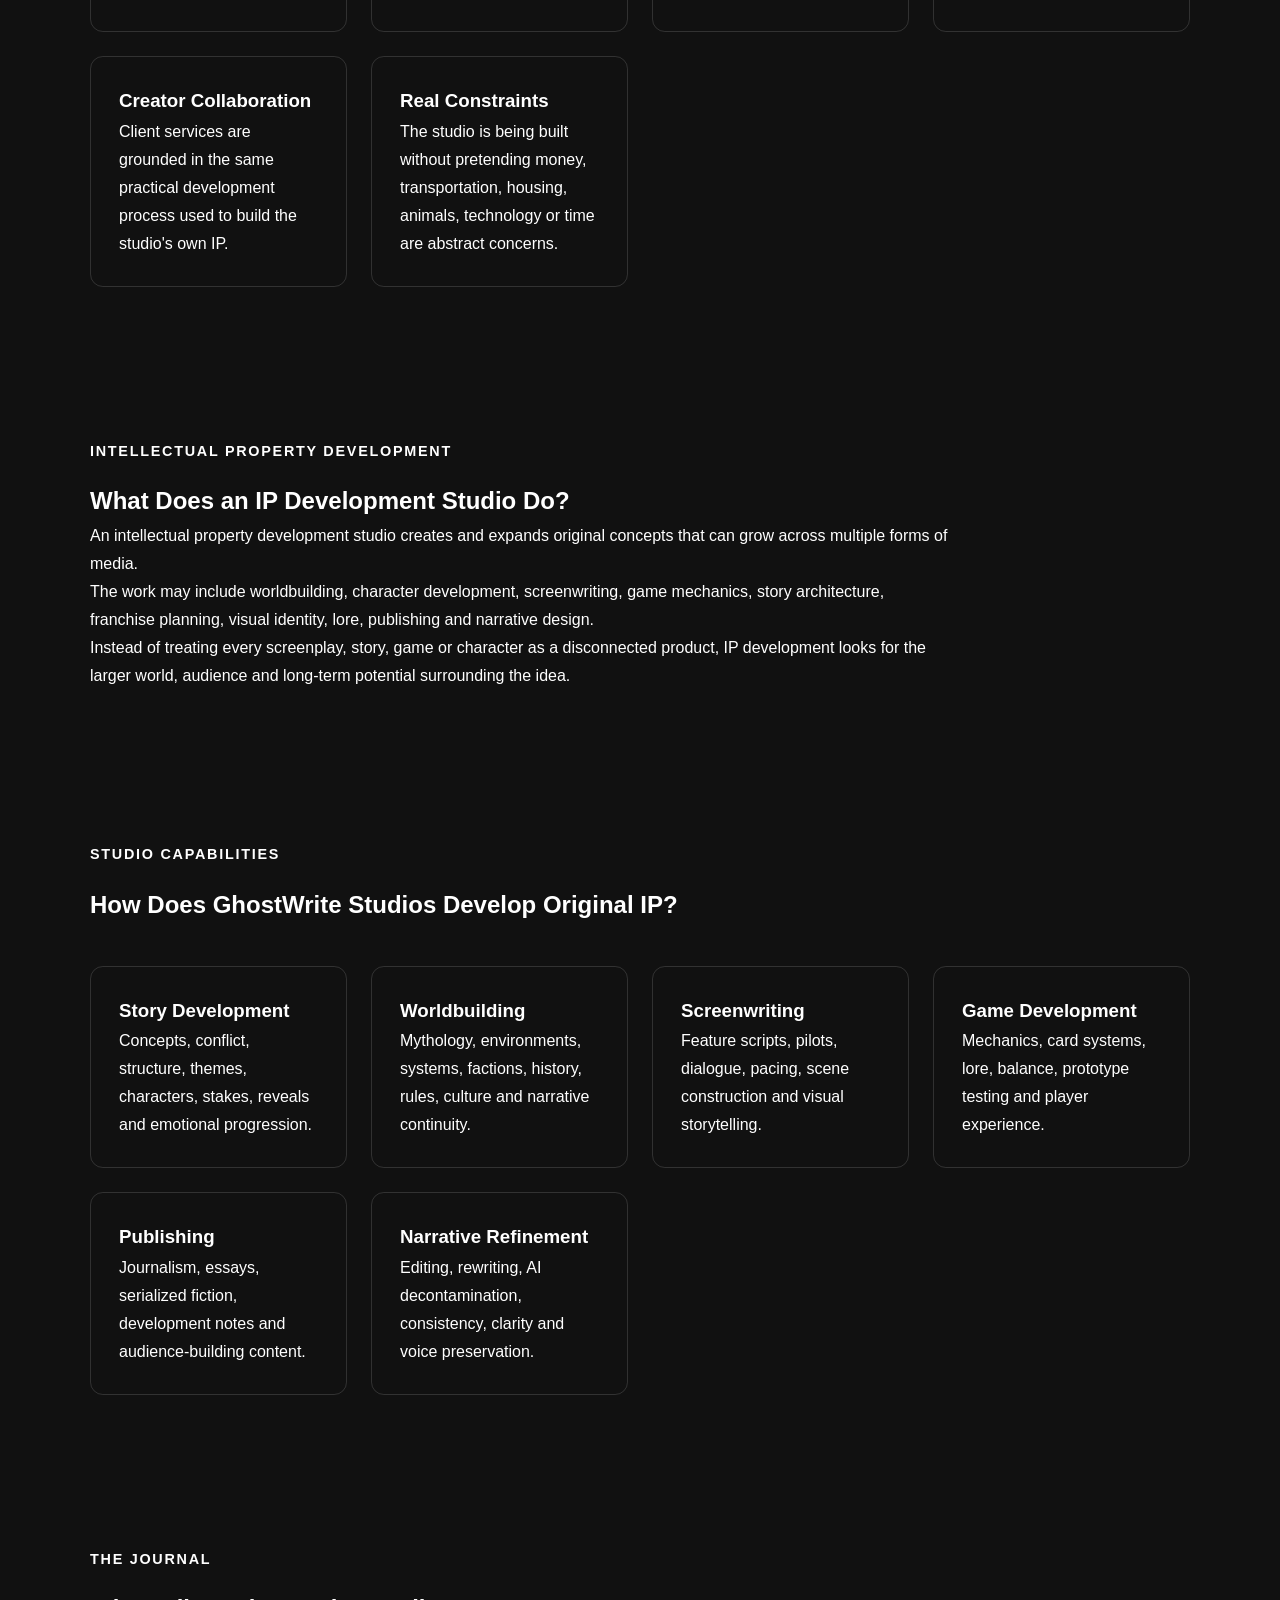
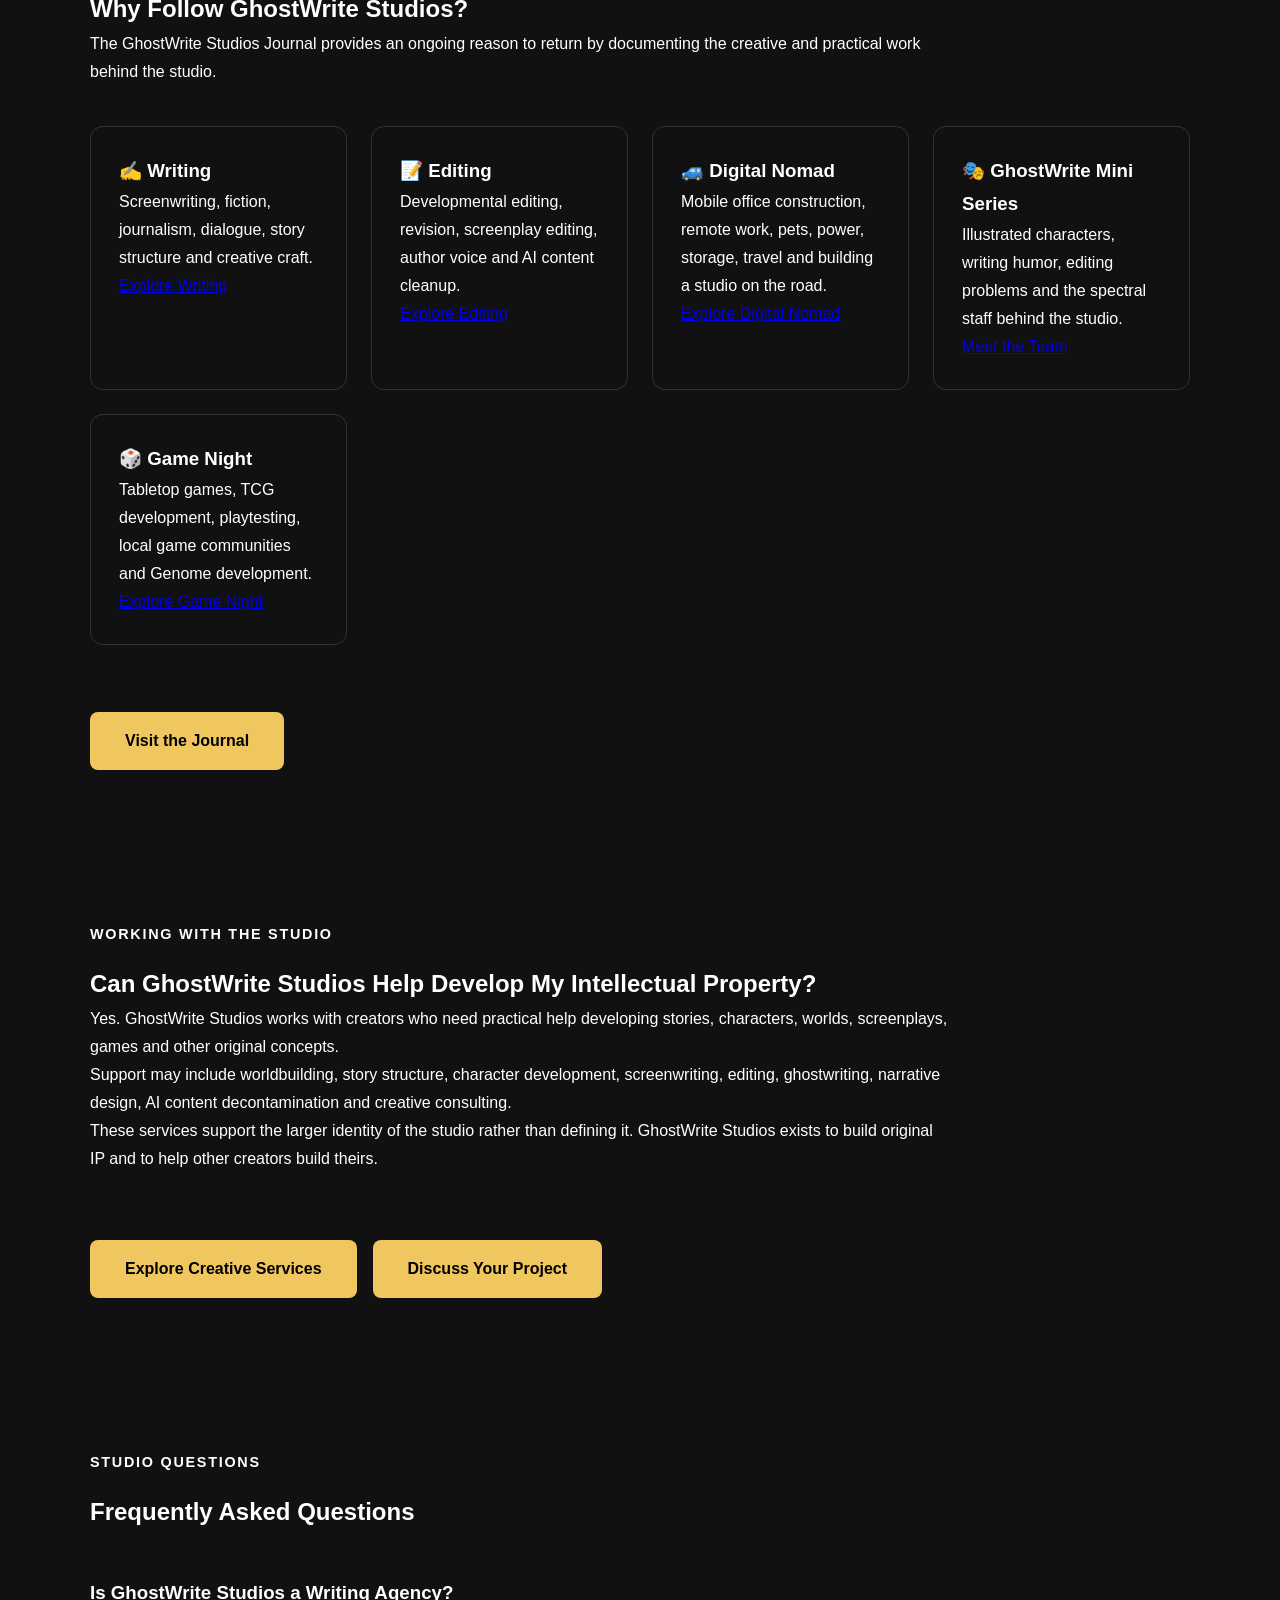
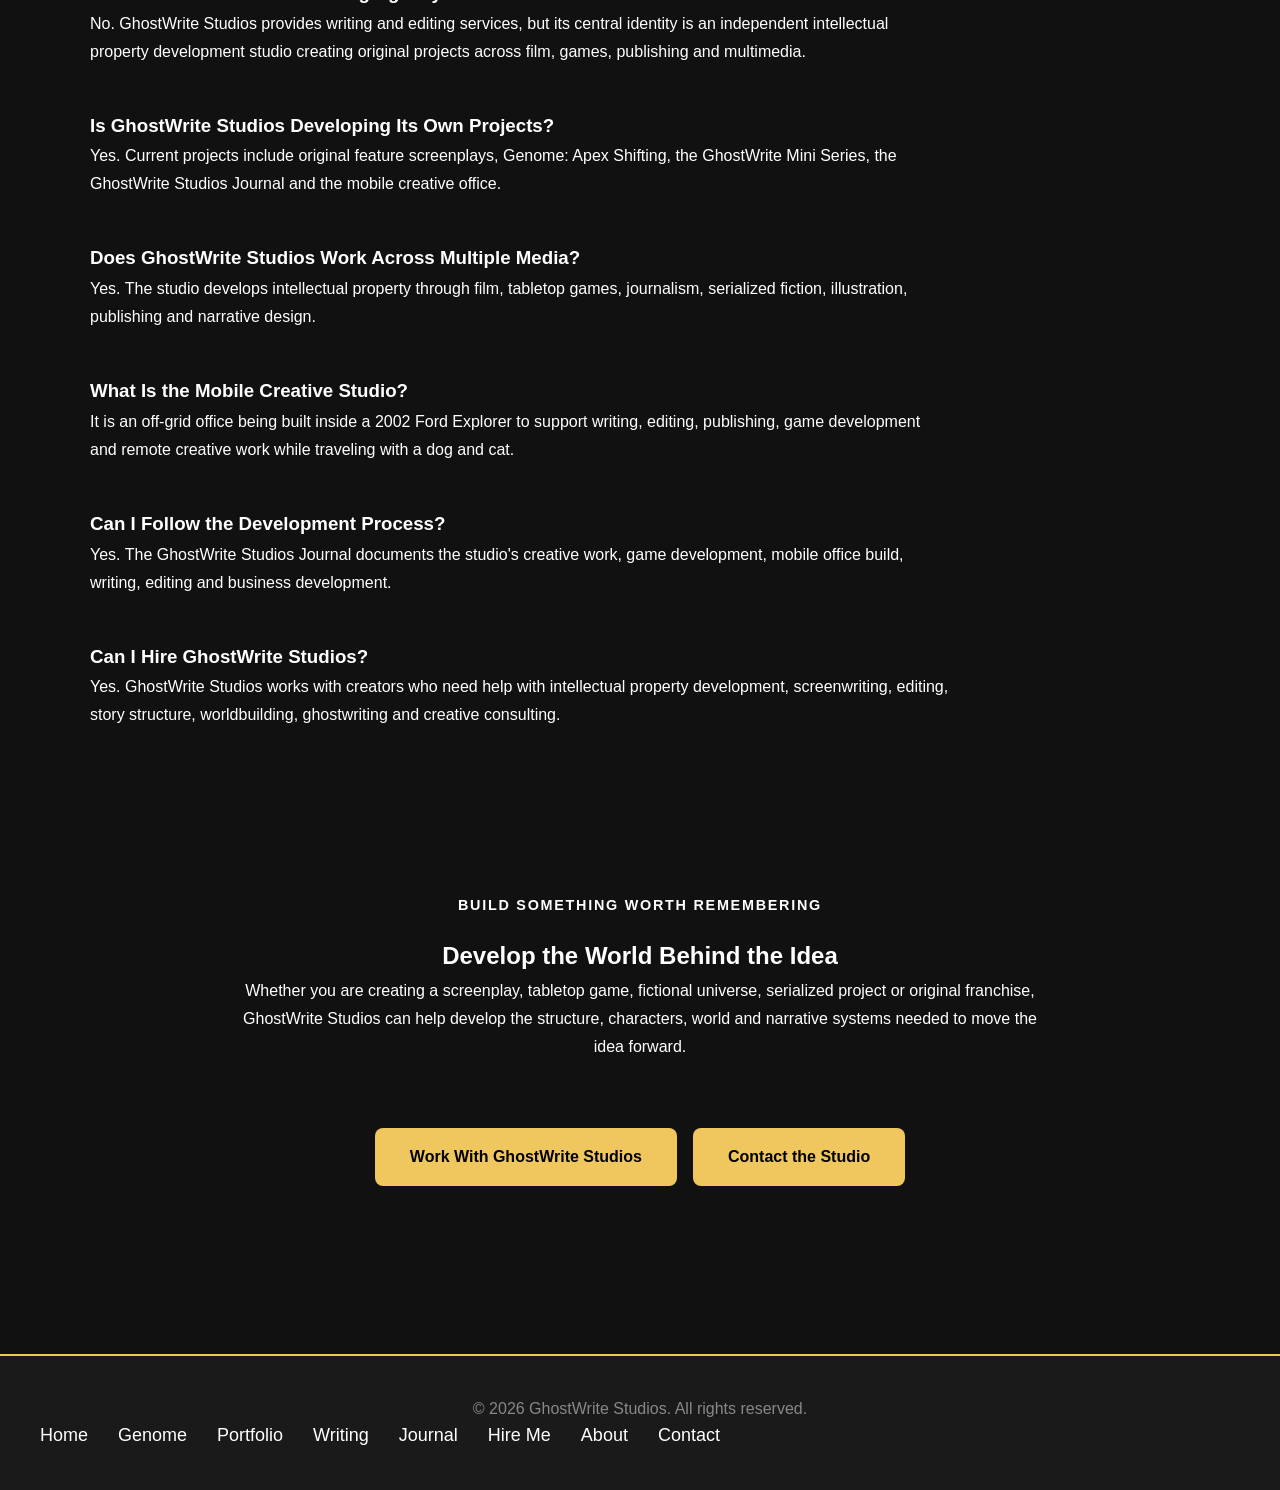
==== commit c7722932: "Improve SEO and expand Journal pages" ====
--- a/index.html
+++ b/index.html
@@ -1,41 +1,60 @@
 <!DOCTYPE html>
 <html lang="en">
+
 <head>
     <meta charset="UTF-8">
 
-    <meta name="viewport" content="width=device-width, initial-scale=1.0">
+    <meta
+        name="viewport"
+        content="width=device-width, initial-scale=1.0"
+    >
 
     <title>
-        Ghostwriting, Editing, Journalism & Screenwriting | GhostWrite Studios
+        Independent Intellectual Property Development Studio | GhostWrite Studios
     </title>
 
     <meta
         name="description"
-        content="GhostWrite Studios provides professional ghostwriting, editing, journalism, screenwriting, script coverage, story development, AI content editing, and creative consulting for authors, filmmakers, businesses, and independent creators."
+        content="GhostWrite Studios is an independent intellectual property development studio creating original films, tabletop games, serialized fiction, journalism and multimedia worlds while documenting the process of building a mobile creative studio."
     >
 
     <meta
         name="keywords"
-        content="ghostwriting, professional ghostwriter, editing services, developmental editing, copy editing, line editing, journalism, freelance journalist, article writing, feature writing, screenwriting, screenwriter, screenplay editing, script coverage, script doctor, story development, creative writing, fiction writing, AI content editing, AI decontamination, tabletop game design, narrative design"
+        content="intellectual property development studio, creative IP studio, independent entertainment studio, original IP development, franchise development, transmedia storytelling, worldbuilding studio, narrative design, screenplay development, tabletop game development, trading card game development, mobile creative studio, off-grid writing studio, Ford Explorer mobile office, GhostWrite Studios, Rory Kelly"
     >
 
     <meta name="author" content="Rory Kelly">
 
-    <meta property="og:type" content="website">
+    <meta name="robots" content="index, follow">
+
+    <link
+        rel="canonical"
+        href="https://ghostwritestudios.com/"
+    >
+
+    <link
+        rel="stylesheet"
+        href="styles.css"
+    >
+
+    <meta
+        property="og:type"
+        content="website"
+    >
+
+    <meta
+        property="og:site_name"
+        content="GhostWrite Studios"
+    >
 
     <meta
         property="og:title"
-        content="Ghostwriting, Editing, Journalism & Screenwriting | GhostWrite Studios"
+        content="Independent Intellectual Property Development Studio | GhostWrite Studios"
     >
 
     <meta
         property="og:description"
-        content="Professional ghostwriting, editing, journalism, screenwriting, story development, script coverage, and creative consulting from GhostWrite Studios."
-    >
-
-    <meta
-        property="og:image"
-        content="GhostwriteStudios.png"
+        content="Original films, tabletop games, serialized fiction, journalism and the public journey of building an independent creative studio from the ground up."
     >
 
     <meta
@@ -43,57 +62,245 @@
         content="https://ghostwritestudios.com/"
     >
 
-    <meta name="twitter:card" content="summary_large_image">
-
-    <link rel="canonical" href="https://ghostwritestudios.com/">
-
-    <link rel="stylesheet" href="styles.css">
+    <meta
+        property="og:image"
+        content="https://ghostwritestudios.com/GhostwriteStudios.png"
+    >
+
+    <meta
+        property="og:image:alt"
+        content="GhostWrite Studios logo"
+    >
+
+    <meta
+        name="twitter:card"
+        content="summary_large_image"
+    >
+
+    <meta
+        name="twitter:title"
+        content="Independent Intellectual Property Development Studio"
+    >
+
+    <meta
+        name="twitter:description"
+        content="Follow GhostWrite Studios as it develops original films, tabletop games, serialized fiction and a mobile creative studio."
+    >
+
+    <meta
+        name="twitter:image"
+        content="https://ghostwritestudios.com/GhostwriteStudios.png"
+    >
+
+    <style>
+        .home-page {
+            line-height: 1.75;
+        }
+
+        .home-page section {
+            width: min(1100px, calc(100% - 2rem));
+            margin: 0 auto;
+            padding: 4.75rem 0;
+        }
+
+        .home-page .home-hero {
+            padding-top: 6rem;
+            padding-bottom: 5.5rem;
+            text-align: center;
+        }
+
+        .home-page .home-hero p {
+            max-width: 860px;
+            margin-right: auto;
+            margin-left: auto;
+        }
+
+        .home-page .eyebrow {
+            margin-bottom: 1rem;
+            font-size: 0.9rem;
+            font-weight: 700;
+            letter-spacing: 0.12em;
+            text-transform: uppercase;
+        }
+
+        .home-page .hero-actions,
+        .home-page .button-row {
+            display: flex;
+            flex-wrap: wrap;
+            gap: 1rem;
+            margin-top: 2rem;
+        }
+
+        .home-page .hero-actions {
+            justify-content: center;
+        }
+
+        .home-page .section-intro,
+        .home-page .question-section p,
+        .home-page .faq-item p {
+            max-width: 860px;
+        }
+
+        .home-page .project-grid,
+        .home-page .pillar-grid,
+        .home-page .journal-grid,
+        .home-page .proof-grid,
+        .home-page .service-grid,
+        .home-page .link-grid {
+            display: grid;
+            grid-template-columns: repeat(
+                auto-fit,
+                minmax(250px, 1fr)
+            );
+            gap: 1.5rem;
+            margin-top: 2.5rem;
+        }
+
+        .home-page .project-card,
+        .home-page .pillar-card,
+        .home-page .journal-card,
+        .home-page .proof-card,
+        .home-page .service-card,
+        .home-page .link-card {
+            padding: 1.75rem;
+            border: 1px solid rgba(127, 127, 127, 0.3);
+            border-radius: 0.8rem;
+        }
+
+        .home-page .project-card h3,
+        .home-page .pillar-card h3,
+        .home-page .journal-card h3,
+        .home-page .proof-card h3,
+        .home-page .service-card h3,
+        .home-page .link-card h3 {
+            margin-top: 0;
+        }
+
+        .home-page .featured-banner {
+            width: 100%;
+            max-width: none;
+            padding: 0;
+        }
+
+        .home-page .featured-banner img {
+            display: block;
+            width: 100%;
+            height: auto;
+        }
+
+        .home-page .quote-block {
+            max-width: 860px;
+            margin: 2.5rem 0;
+            padding: 1.75rem 2rem;
+            border-left: 4px solid currentColor;
+            font-size: 1.15rem;
+        }
+
+        .home-page .studio-list {
+            max-width: 850px;
+            padding-left: 1.25rem;
+        }
+
+        .home-page .studio-list li {
+            margin-bottom: 0.75rem;
+        }
+
+        .home-page .faq-item {
+            margin-top: 2.75rem;
+        }
+
+        .home-page .closing-cta {
+            padding-top: 5.5rem;
+            padding-bottom: 5.5rem;
+            text-align: center;
+        }
+
+        .home-page .closing-cta p {
+            max-width: 800px;
+            margin-right: auto;
+            margin-left: auto;
+        }
+
+        @media (max-width: 700px) {
+            .home-page section {
+                padding-top: 3.25rem;
+                padding-bottom: 3.25rem;
+            }
+
+            .home-page .home-hero {
+                padding-top: 4rem;
+                padding-bottom: 4rem;
+            }
+
+            .home-page .hero-actions,
+            .home-page .button-row {
+                flex-direction: column;
+            }
+
+            .home-page .button {
+                text-align: center;
+            }
+        }
+    </style>
 
     <!-- Google tag (gtag.js) -->
     <script
         async
-        src="https://www.googletagmanager.com/gtag/js?id=G-5FK2X831EN">
-    </script>
+        src="https://www.googletagmanager.com/gtag/js?id=G-5FK2X831EN"
+    ></script>
 
     <script>
         window.dataLayer = window.dataLayer || [];
 
         function gtag() {
-            dataLayer.push(arguments);
-        }
-
-        gtag('js', new Date());
-        gtag('config', 'G-5FK2X831EN');
+            window.dataLayer.push(arguments);
+        }
+
+        gtag("js", new Date());
+        gtag("config", "G-5FK2X831EN");
     </script>
 
     <script type="application/ld+json">
     {
         "@context": "https://schema.org",
-        "@type": "ProfessionalService",
+        "@type": "Organization",
         "name": "GhostWrite Studios",
         "url": "https://ghostwritestudios.com/",
         "logo": "https://ghostwritestudios.com/GhostwriteStudios.png",
-        "description": "GhostWrite Studios provides professional ghostwriting, editing, journalism, screenwriting, script coverage, story development, AI content editing, and creative consulting.",
+        "description": "GhostWrite Studios is an independent intellectual property development studio creating original films, tabletop games, serialized fiction, journalism and multimedia worlds.",
         "founder": {
             "@type": "Person",
             "name": "Rory Kelly",
             "jobTitle": "Founder and Creative Director"
         },
-        "areaServed": {
-            "@type": "Country",
-            "name": "United States"
-        },
-        "serviceType": [
-            "Ghostwriting",
-            "Editing",
+        "knowsAbout": [
+            "Intellectual Property Development",
+            "Franchise Development",
+            "Worldbuilding",
+            "Narrative Design",
+            "Screenwriting",
+            "Tabletop Game Design",
+            "Trading Card Game Development",
+            "Serialized Fiction",
             "Journalism",
-            "Screenwriting",
-            "Script Coverage",
-            "Story Development",
+            "Creative Development",
             "AI Content Editing",
-            "Creative Consulting",
-            "Tabletop Game Design"
+            "Mobile Creative Work"
         ]
+    }
+    </script>
+
+    <script type="application/ld+json">
+    {
+        "@context": "https://schema.org",
+        "@type": "WebSite",
+        "name": "GhostWrite Studios",
+        "url": "https://ghostwritestudios.com/",
+        "description": "Independent intellectual property development studio and creative publication.",
+        "publisher": {
+            "@type": "Organization",
+            "name": "GhostWrite Studios"
+        }
     }
     </script>
 
@@ -104,42 +311,50 @@
         "mainEntity": [
             {
                 "@type": "Question",
-                "name": "What is a ghostwriter?",
+                "name": "What is GhostWrite Studios?",
                 "acceptedAnswer": {
                     "@type": "Answer",
-                    "text": "A ghostwriter is a professional writer who creates books, articles, scripts, blogs, speeches, and other written content on behalf of a client. GhostWrite Studios helps clients turn ideas, notes, interviews, and rough drafts into polished work while preserving the client's voice and intent."
+                    "text": "GhostWrite Studios is an independent intellectual property development studio creating original films, tabletop games, serialized fiction, journalism and multimedia worlds while helping creators develop their own intellectual property."
                 }
             },
             {
                 "@type": "Question",
-                "name": "What does a screenwriter do?",
+                "name": "What does an intellectual property development studio do?",
                 "acceptedAnswer": {
                     "@type": "Answer",
-                    "text": "A screenwriter develops stories for film and television using screenplay structure, character development, dialogue, pacing, visual storytelling, and industry-standard formatting. GhostWrite Studios provides original screenwriting, screenplay editing, script coverage, and story development."
+                    "text": "An intellectual property development studio creates and expands original concepts, characters, stories, worlds and systems that can grow across film, games, publishing and other media."
                 }
             },
             {
                 "@type": "Question",
-                "name": "How does the editing process work?",
+                "name": "What original projects is GhostWrite Studios developing?",
                 "acceptedAnswer": {
                     "@type": "Answer",
-                    "text": "The editing process begins with the goals of the project and may include developmental editing, structural editing, line editing, copy editing, dialogue refinement, pacing improvements, proofreading, screenplay editing, or AI content cleanup."
+                    "text": "GhostWrite Studios is developing original feature screenplays, the tabletop trading card game Genome: Apex Shifting, the GhostWrite Mini Series, the GhostWrite Studios Journal and a mobile creative studio built inside a 2002 Ford Explorer."
                 }
             },
             {
                 "@type": "Question",
-                "name": "What is the writing process at GhostWrite Studios?",
+                "name": "What is the GhostWrite Studios mobile office?",
                 "acceptedAnswer": {
                     "@type": "Answer",
-                    "text": "The writing process begins with the purpose, audience, format, tone, and goals of the project. Research, outlining, drafting, revision, editing, and final polish are then tailored to the needs of the client and the medium."
+                    "text": "The mobile office is an off-grid creative workspace being built inside a 2002 Ford Explorer for writing, editing, publishing, game development and remote creative work while accommodating a dog and cat."
                 }
             },
             {
                 "@type": "Question",
-                "name": "What is AI decontamination?",
+                "name": "Can GhostWrite Studios help develop someone else's intellectual property?",
                 "acceptedAnswer": {
                     "@type": "Answer",
-                    "text": "AI decontamination is the process of editing AI-assisted writing to remove repetitive phrasing, predictable structure, filler language, false confidence, and generic wording so the final piece reads naturally and reflects the author's intended voice."
+                    "text": "Yes. GhostWrite Studios works with creators who need help with concept development, worldbuilding, screenwriting, story structure, character development, editing, narrative design and AI-assisted content refinement."
+                }
+            },
+            {
+                "@type": "Question",
+                "name": "What is Genome: Apex Shifting?",
+                "acceptedAnswer": {
+                    "@type": "Answer",
+                    "text": "Genome: Apex Shifting is an original competitive trading card game developed by GhostWrite Studios. It features evolving ecosystems, creatures, Genes, Afflictions, Climate effects and Hybrid Apex predators."
                 }
             }
         ]
@@ -151,7 +366,10 @@
 
 <header>
 
-    <a href="index.html" aria-label="GhostWrite Studios home">
+    <a
+        href="index.html"
+        aria-label="GhostWrite Studios home"
+    >
         <img
             src="GhostwriteStudios.png"
             alt="GhostWrite Studios logo"
@@ -160,7 +378,13 @@
     </a>
 
     <nav aria-label="Main navigation">
-        <a href="index.html" aria-current="page">Home</a>
+        <a
+            href="index.html"
+            aria-current="page"
+        >
+            Home
+        </a>
+
         <a href="pages/genome.html">Genome</a>
         <a href="pages/portfolio.html">Portfolio</a>
         <a href="pages/writing.html">Writing</a>
@@ -172,512 +396,763 @@
 
 </header>
 
-<main>
-
-    <section class="hero">
+<main class="home-page">
+
+    <section class="home-hero">
 
         <p class="eyebrow">
-            Independent Writing and Intellectual Property Studio
+            Independent Intellectual Property Development Studio
         </p>
 
         <h1>
-            Professional Ghostwriting, Editing, Journalism and Screenwriting
+            Building Original Worlds, One Franchise at a Time
         </h1>
 
         <p>
-            GhostWrite Studios helps authors, filmmakers, businesses,
-            publications, and independent creators transform ideas into
-            clear, compelling, professionally developed stories.
-        </p>
-
-        <p>
-            Services include ghostwriting, developmental editing, copy editing,
-            journalism, feature writing, screenwriting, screenplay editing,
-            script coverage, story development, AI content editing, creative
-            consulting, fiction writing, and narrative design.
+            GhostWrite Studios develops original intellectual property across
+            film, tabletop games, serialized fiction, journalism, publishing
+            and emerging media.
+        </p>
+
+        <p>
+            The studio is also documenting the process of building an
+            independent entertainment company from the ground up, including
+            original screenplays, an upcoming trading card game, a public
+            development journal and an off-grid mobile creative office inside
+            a 2002 Ford Explorer.
         </p>
 
         <div class="hero-actions">
-            <a href="pages/hireme.html" class="button">
-                View Writing Services
+
+            <a
+                href="pages/portfolio.html"
+                class="button"
+            >
+                Explore the Studio
             </a>
 
-            <a href="pages/portfolio.html" class="button button-secondary">
-                Explore the Portfolio
+            <a
+                href="pages/journal.html"
+                class="button button-secondary"
+            >
+                Read the Journal
             </a>
+
         </div>
 
     </section>
 
-    <section class="about">
-
-        <h2>What Does GhostWrite Studios Do?</h2>
+    <section class="question-section">
+
+        <p class="eyebrow">
+            The Studio
+        </p>
+
+        <h2>
+            What Is GhostWrite Studios?
+        </h2>
 
         <p>
             GhostWrite Studios is an independent creative studio founded by
-            Rory Kelly. The studio develops original intellectual property
-            while providing professional writing, editing, journalism,
-            screenwriting, and creative development services.
-        </p>
-
-        <p>
-            Every project is approached with the same goal: create writing that
-            is clear, memorable, emotionally grounded, and suited to its intended
-            audience. That may mean strengthening a screenplay, ghostwriting an
-            article, editing a manuscript, developing a fictional world, or
-            turning a rough concept into a complete narrative.
+            Rory Kelly to develop original intellectual property with the
+            potential to expand across multiple forms of media.
+        </p>
+
+        <p>
+            The studio creates screenplays, tabletop games, serialized fiction,
+            journalism, characters, worlds and narrative systems designed to
+            become larger than any single project.
+        </p>
+
+        <p>
+            GhostWrite Studios also works with independent creators who need
+            help turning early ideas, unfinished stories or loosely connected
+            concepts into structured intellectual property.
         </p>
 
     </section>
 
-    <section class="services">
-
-        <h2>Professional Writing and Editing Services</h2>
-
-        <p>
-            GhostWrite Studios offers flexible creative services for clients
-            who need original writing, thoughtful editing, strong storytelling,
-            or help shaping an unfinished idea.
-        </p>
-
-        <div class="cards">
-
-            <article class="card">
-
-                <h3>Ghostwriting Services</h3>
-
-                <p>
-                    Professional ghostwriting for articles, blogs, personal
-                    essays, fiction, scripts, branded content, newsletters,
-                    speeches, and other written projects.
-                </p>
-
-                <p>
-                    The goal is not to replace the client's voice. It is to make
-                    that voice clearer, stronger, and ready for publication.
-                </p>
-
-                <a href="pages/hireme.html">
-                    Learn about ghostwriting services
+    <section>
+
+        <p class="eyebrow">
+            Original Intellectual Property
+        </p>
+
+        <h2>
+            What Is GhostWrite Studios Building?
+        </h2>
+
+        <p class="section-intro">
+            GhostWrite Studios is building several interconnected creative
+            projects while documenting the practical work required to develop
+            them.
+        </p>
+
+        <div class="project-grid">
+
+            <article class="project-card">
+
+                <h3>
+                    🎲 Genome: Apex Shifting
+                </h3>
+
+                <p>
+                    An original competitive trading card game built around
+                    evolving ecosystems, creatures, Genes, Afflictions,
+                    Climate effects and Hybrid Apex predators.
+                </p>
+
+                <p>
+                    Genome is currently in alpha development and local
+                    playtesting.
+                </p>
+
+                <a href="pages/genome.html">
+                    Explore Genome
                 </a>
 
             </article>
 
-            <article class="card">
-
-                <h3>Editing Services</h3>
-
-                <p>
-                    Editing services may include developmental editing,
-                    structural editing, line editing, copy editing,
-                    proofreading, dialogue editing, pacing revisions, and
-                    stylistic refinement.
-                </p>
-
-                <p>
-                    Editing is tailored to the project rather than forced through
-                    a generic checklist created by people who apparently believe
-                    every sentence should emerge from the same beige factory.
-                </p>
-
-                <a href="pages/hireme.html">
-                    Learn about professional editing
+            <article class="project-card">
+
+                <h3>
+                    🎬 Original Screenplays
+                </h3>
+
+                <p>
+                    Feature films, horror, science fiction, thrillers and
+                    original cinematic worlds built around character,
+                    atmosphere and expandable story concepts.
+                </p>
+
+                <p>
+                    The screenplay portfolio includes multiple original genre
+                    projects developed through GhostWrite Studios.
+                </p>
+
+                <a href="pages/portfolio.html">
+                    View the Portfolio
                 </a>
 
             </article>
 
-            <article class="card">
-
-                <h3>Journalism and Article Writing</h3>
-
-                <p>
-                    Journalism and feature writing services include researched
-                    articles, interviews, profiles, cultural commentary,
-                    business content, explanatory journalism, and long-form
-                    editorial writing.
-                </p>
-
-                <p>
-                    Each piece is built around accuracy, readability, narrative
-                    flow, and a clear understanding of the intended audience.
-                </p>
-
-                <a href="pages/writing.html">
-                    View journalism and article writing
+            <article class="project-card">
+
+                <h3>
+                    🎭 GhostWrite Mini Series
+                </h3>
+
+                <p>
+                    An illustrated workplace comedy featuring Inkwell, Glyph,
+                    BooRadley, The Saurus and Rory.
+                </p>
+
+                <p>
+                    The series turns ghostwriting, editing, AI cleanup and
+                    professional creative work into recurring characters and
+                    short-form stories.
+                </p>
+
+                <a href="pages/journal/ghostwrite-mini-series.html">
+                    Meet the GhostWrite Team
                 </a>
 
             </article>
 
-            <article class="card">
-
-                <h3>Screenwriting and Script Development</h3>
-
-                <p>
-                    Screenwriting services include original screenplay
-                    development, screenplay editing, script coverage, story
-                    structure, dialogue refinement, character development,
-                    pacing analysis, and script consulting.
-                </p>
-
-                <p>
-                    GhostWrite Studios develops original feature films and genre
-                    projects while also helping filmmakers and writers improve
-                    their own scripts.
-                </p>
-
-                <a href="pages/portfolio.html">
-                    Explore screenwriting work
+            <article class="project-card">
+
+                <h3>
+                    📖 GhostWrite Studios Journal
+                </h3>
+
+                <p>
+                    A growing publication covering writing, editing, digital
+                    nomad life, independent business development, serialized
+                    fiction, tabletop gaming and the creation of original IP.
+                </p>
+
+                <p>
+                    The Journal documents both the finished work and the
+                    imperfect process behind it.
+                </p>
+
+                <a href="pages/journal.html">
+                    Read the Journal
                 </a>
 
             </article>
 
-            <article class="card">
-
-                <h3>AI Content Editing and Decontamination</h3>
-
-                <p>
-                    AI-assisted writing often contains repetitive phrasing,
-                    generic transitions, inflated claims, false certainty,
-                    predictable structure, and language that sounds polished
-                    without sounding human.
-                </p>
-
-                <p>
-                    AI content editing removes those patterns while preserving
-                    the useful ideas, intended meaning, and individual voice of
-                    the writer.
-                </p>
-
-                <a href="pages/hireme.html">
-                    Learn about AI content editing
+        </div>
+
+    </section>
+
+    <section class="question-section">
+
+        <p class="eyebrow">
+            A Studio Built Differently
+        </p>
+
+        <h2>
+            Why Is GhostWrite Studios Building a Mobile Creative Office?
+        </h2>
+
+        <p>
+            GhostWrite Studios is developing an off-grid creative office inside
+            a 2002 Ford Explorer.
+        </p>
+
+        <p>
+            The project is designed to support screenwriting, editing,
+            publishing, game development, remote client work and digital
+            production without relying on a permanent office.
+        </p>
+
+        <p>
+            The build must also safely accommodate Baldur, a 55-pound dog, and
+            Loki, a cat, while managing climate control, power, storage,
+            workspace, internet access and daily living inside a compact
+            vehicle.
+        </p>
+
+        <div class="quote-block">
+            Most digital nomad content shows the laptop after the problem has
+            already been solved. GhostWrite Studios is documenting the wiring,
+            layout failures, pet logistics, heat, storage, power calculations
+            and other inconvenient details that usually disappear before the
+            photograph is taken.
+        </div>
+
+        <a
+            href="pages/journal/digital-nomad.html"
+            class="button"
+        >
+            Follow the Mobile Studio Build
+        </a>
+
+    </section>
+
+    <section>
+
+        <p class="eyebrow">
+            Building in Public
+        </p>
+
+        <h2>
+            What Makes GhostWrite Studios Different?
+        </h2>
+
+        <p class="section-intro">
+            Most creative studios present themselves after the difficult part
+            has already been edited out. GhostWrite Studios is documenting what
+            happens before the polished launch.
+        </p>
+
+        <div class="pillar-grid">
+
+            <article class="pillar-card">
+
+                <h3>
+                    Original Projects
+                </h3>
+
+                <p>
+                    The studio is actively developing its own screenplays,
+                    tabletop game, illustrated series and publishing platform.
+                </p>
+
+            </article>
+
+            <article class="pillar-card">
+
+                <h3>
+                    Public Development
+                </h3>
+
+                <p>
+                    The Journal records experiments, prototypes, failures,
+                    rewrites, discoveries and practical lessons as they happen.
+                </p>
+
+            </article>
+
+            <article class="pillar-card">
+
+                <h3>
+                    Multiple Media
+                </h3>
+
+                <p>
+                    GhostWrite Studios approaches stories as expandable worlds
+                    rather than isolated manuscripts or one-time projects.
+                </p>
+
+            </article>
+
+            <article class="pillar-card">
+
+                <h3>
+                    Mobile Infrastructure
+                </h3>
+
+                <p>
+                    The studio is building a functioning creative office capable
+                    of operating from the road instead of waiting for ideal
+                    circumstances.
+                </p>
+
+            </article>
+
+            <article class="pillar-card">
+
+                <h3>
+                    Creator Collaboration
+                </h3>
+
+                <p>
+                    Client services are grounded in the same practical
+                    development process used to build the studio's own IP.
+                </p>
+
+            </article>
+
+            <article class="pillar-card">
+
+                <h3>
+                    Real Constraints
+                </h3>
+
+                <p>
+                    The studio is being built without pretending money,
+                    transportation, housing, animals, technology or time are
+                    abstract concerns.
+                </p>
+
+            </article>
+
+        </div>
+
+    </section>
+
+    <section class="question-section">
+
+        <p class="eyebrow">
+            Intellectual Property Development
+        </p>
+
+        <h2>
+            What Does an IP Development Studio Do?
+        </h2>
+
+        <p>
+            An intellectual property development studio creates and expands
+            original concepts that can grow across multiple forms of media.
+        </p>
+
+        <p>
+            The work may include worldbuilding, character development,
+            screenwriting, game mechanics, story architecture, franchise
+            planning, visual identity, lore, publishing and narrative design.
+        </p>
+
+        <p>
+            Instead of treating every screenplay, story, game or character as a
+            disconnected product, IP development looks for the larger world,
+            audience and long-term potential surrounding the idea.
+        </p>
+
+    </section>
+
+    <section>
+
+        <p class="eyebrow">
+            Studio Capabilities
+        </p>
+
+        <h2>
+            How Does GhostWrite Studios Develop Original IP?
+        </h2>
+
+        <div class="proof-grid">
+
+            <article class="proof-card">
+
+                <h3>
+                    Story Development
+                </h3>
+
+                <p>
+                    Concepts, conflict, structure, themes, characters, stakes,
+                    reveals and emotional progression.
+                </p>
+
+            </article>
+
+            <article class="proof-card">
+
+                <h3>
+                    Worldbuilding
+                </h3>
+
+                <p>
+                    Mythology, environments, systems, factions, history,
+                    rules, culture and narrative continuity.
+                </p>
+
+            </article>
+
+            <article class="proof-card">
+
+                <h3>
+                    Screenwriting
+                </h3>
+
+                <p>
+                    Feature scripts, pilots, dialogue, pacing, scene
+                    construction and visual storytelling.
+                </p>
+
+            </article>
+
+            <article class="proof-card">
+
+                <h3>
+                    Game Development
+                </h3>
+
+                <p>
+                    Mechanics, card systems, lore, balance, prototype testing
+                    and player experience.
+                </p>
+
+            </article>
+
+            <article class="proof-card">
+
+                <h3>
+                    Publishing
+                </h3>
+
+                <p>
+                    Journalism, essays, serialized fiction, development notes
+                    and audience-building content.
+                </p>
+
+            </article>
+
+            <article class="proof-card">
+
+                <h3>
+                    Narrative Refinement
+                </h3>
+
+                <p>
+                    Editing, rewriting, AI decontamination, consistency,
+                    clarity and voice preservation.
+                </p>
+
+            </article>
+
+        </div>
+
+    </section>
+
+    <section>
+
+        <p class="eyebrow">
+            The Journal
+        </p>
+
+        <h2>
+            Why Follow GhostWrite Studios?
+        </h2>
+
+        <p class="section-intro">
+            The GhostWrite Studios Journal provides an ongoing reason to return
+            by documenting the creative and practical work behind the studio.
+        </p>
+
+        <div class="journal-grid">
+
+            <article class="journal-card">
+
+                <h3>
+                    ✍️ Writing
+                </h3>
+
+                <p>
+                    Screenwriting, fiction, journalism, dialogue, story
+                    structure and creative craft.
+                </p>
+
+                <a href="pages/journal/writing.html">
+                    Explore Writing
                 </a>
 
             </article>
 
-            <article class="card">
-
-                <h3>Story Development and Creative Consulting</h3>
-
-                <p>
-                    Creative consulting supports authors, screenwriters,
-                    filmmakers, game designers, and independent creators who
-                    need help with concepts, story structure, character arcs,
-                    worldbuilding, narrative design, or franchise development.
-                </p>
-
-                <a href="pages/contact.html">
-                    Discuss a creative project
+            <article class="journal-card">
+
+                <h3>
+                    📝 Editing
+                </h3>
+
+                <p>
+                    Developmental editing, revision, screenplay editing,
+                    author voice and AI content cleanup.
+                </p>
+
+                <a href="pages/journal/editing.html">
+                    Explore Editing
                 </a>
 
             </article>
 
+            <article class="journal-card">
+
+                <h3>
+                    🚙 Digital Nomad
+                </h3>
+
+                <p>
+                    Mobile office construction, remote work, pets, power,
+                    storage, travel and building a studio on the road.
+                </p>
+
+                <a href="pages/journal/digital-nomad.html">
+                    Explore Digital Nomad
+                </a>
+
+            </article>
+
+            <article class="journal-card">
+
+                <h3>
+                    🎭 GhostWrite Mini Series
+                </h3>
+
+                <p>
+                    Illustrated characters, writing humor, editing problems
+                    and the spectral staff behind the studio.
+                </p>
+
+                <a href="pages/journal/ghostwrite-mini-series.html">
+                    Meet the Team
+                </a>
+
+            </article>
+
+            <article class="journal-card">
+
+                <h3>
+                    🎲 Game Night
+                </h3>
+
+                <p>
+                    Tabletop games, TCG development, playtesting, local game
+                    communities and Genome development.
+                </p>
+
+                <a href="pages/journal/game-night.html">
+                    Explore Game Night
+                </a>
+
+            </article>
+
         </div>
 
+        <div class="button-row">
+
+            <a
+                href="pages/journal.html"
+                class="button"
+            >
+                Visit the Journal
+            </a>
+
+        </div>
+
     </section>
 
-    <section class="aeo">
-
-        <h2>What Is a Ghostwriter?</h2>
-
-        <p>
-            A ghostwriter is a professional writer who creates content on behalf
-            of another person, business, or organization. The client provides
-            the idea, experience, message, or source material, and the
-            ghostwriter develops it into a polished finished piece.
-        </p>
-
-        <p>
-            Ghostwriting may include books, articles, blogs, scripts, personal
-            essays, newsletters, speeches, branded content, fiction, and other
-            forms of professional writing.
-        </p>
-
-        <p>
-            At GhostWrite Studios, the ghostwriting process is built around the
-            client's voice, goals, audience, and intended outcome.
-        </p>
+    <section class="question-section">
+
+        <p class="eyebrow">
+            Working With the Studio
+        </p>
+
+        <h2>
+            Can GhostWrite Studios Help Develop My Intellectual Property?
+        </h2>
+
+        <p>
+            Yes. GhostWrite Studios works with creators who need practical help
+            developing stories, characters, worlds, screenplays, games and
+            other original concepts.
+        </p>
+
+        <p>
+            Support may include worldbuilding, story structure, character
+            development, screenwriting, editing, ghostwriting, narrative
+            design, AI content decontamination and creative consulting.
+        </p>
+
+        <p>
+            These services support the larger identity of the studio rather
+            than defining it. GhostWrite Studios exists to build original IP
+            and to help other creators build theirs.
+        </p>
+
+        <div class="button-row">
+
+            <a
+                href="pages/hireme.html"
+                class="button"
+            >
+                Explore Creative Services
+            </a>
+
+            <a
+                href="pages/contact.html"
+                class="button button-secondary"
+            >
+                Discuss Your Project
+            </a>
+
+        </div>
 
     </section>
 
-    <section class="aeo">
-
-        <h2>What Does a Screenwriter Do?</h2>
-
-        <p>
-            A screenwriter creates and develops stories for film, television,
-            streaming, short films, and other visual media. Screenwriting
-            combines story structure, character development, dialogue, pacing,
-            scene construction, visual storytelling, and screenplay formatting.
-        </p>
-
-        <p>
-            A professional screenwriter may create an original screenplay,
-            adapt existing material, rewrite a script, provide script coverage,
-            revise dialogue, strengthen character arcs, or help a filmmaker
-            solve structural problems before production.
-        </p>
-
-        <p>
-            GhostWrite Studios specializes in original feature screenplays,
-            genre storytelling, screenplay editing, script development, and
-            story consulting.
-        </p>
+    <section>
+
+        <p class="eyebrow">
+            Studio Questions
+        </p>
+
+        <h2>
+            Frequently Asked Questions
+        </h2>
+
+        <article class="faq-item">
+
+            <h3>
+                Is GhostWrite Studios a Writing Agency?
+            </h3>
+
+            <p>
+                No. GhostWrite Studios provides writing and editing services,
+                but its central identity is an independent intellectual
+                property development studio creating original projects across
+                film, games, publishing and multimedia.
+            </p>
+
+        </article>
+
+        <article class="faq-item">
+
+            <h3>
+                Is GhostWrite Studios Developing Its Own Projects?
+            </h3>
+
+            <p>
+                Yes. Current projects include original feature screenplays,
+                Genome: Apex Shifting, the GhostWrite Mini Series, the
+                GhostWrite Studios Journal and the mobile creative office.
+            </p>
+
+        </article>
+
+        <article class="faq-item">
+
+            <h3>
+                Does GhostWrite Studios Work Across Multiple Media?
+            </h3>
+
+            <p>
+                Yes. The studio develops intellectual property through film,
+                tabletop games, journalism, serialized fiction, illustration,
+                publishing and narrative design.
+            </p>
+
+        </article>
+
+        <article class="faq-item">
+
+            <h3>
+                What Is the Mobile Creative Studio?
+            </h3>
+
+            <p>
+                It is an off-grid office being built inside a 2002 Ford
+                Explorer to support writing, editing, publishing, game
+                development and remote creative work while traveling with a
+                dog and cat.
+            </p>
+
+        </article>
+
+        <article class="faq-item">
+
+            <h3>
+                Can I Follow the Development Process?
+            </h3>
+
+            <p>
+                Yes. The GhostWrite Studios Journal documents the studio's
+                creative work, game development, mobile office build, writing,
+                editing and business development.
+            </p>
+
+        </article>
+
+        <article class="faq-item">
+
+            <h3>
+                Can I Hire GhostWrite Studios?
+            </h3>
+
+            <p>
+                Yes. GhostWrite Studios works with creators who need help with
+                intellectual property development, screenwriting, editing,
+                story structure, worldbuilding, ghostwriting and creative
+                consulting.
+            </p>
+
+        </article>
 
     </section>
 
-    <section class="aeo">
-
-        <h2>How Do I Edit a Manuscript, Article or Screenplay?</h2>
-
-        <p>
-            Effective editing begins by identifying what the project is supposed
-            to accomplish. A screenplay requires different editing decisions
-            than a news feature, personal essay, novel, website, or branded
-            article.
-        </p>
-
-        <p>
-            The first editing pass focuses on structure, logic, pacing,
-            organization, character development, and missing information. Later
-            passes address sentence clarity, dialogue, consistency, grammar,
-            repetition, tone, formatting, and proofreading.
-        </p>
-
-        <p>
-            Good editing strengthens the writer's purpose without flattening the
-            work into a generic style. The finished piece should still sound like
-            the writer, only sharper, clearer, and less likely to wander into a
-            swamp and forget why it went there.
-        </p>
-
-    </section>
-
-    <section class="aeo">
-
-        <h2>What Is the Writing Process at GhostWrite Studios?</h2>
-
-        <p>
-            Every writing project begins with the purpose of the work, the
-            intended audience, the desired tone, the format, and the outcome the
-            client wants to achieve.
-        </p>
-
-        <ol>
-            <li>
-                <strong>Discovery:</strong>
-                Review the concept, goals, audience, references, source
-                materials, and project requirements.
-            </li>
-
-            <li>
-                <strong>Research:</strong>
-                Gather the information, context, examples, and supporting
-                details needed to write responsibly and accurately.
-            </li>
-
-            <li>
-                <strong>Development:</strong>
-                Build the structure, outline, argument, plot, scenes, or
-                narrative framework.
-            </li>
-
-            <li>
-                <strong>Drafting:</strong>
-                Create the first complete version in the appropriate voice,
-                format, and style.
-            </li>
-
-            <li>
-                <strong>Revision:</strong>
-                Strengthen clarity, structure, pacing, character, logic,
-                tone, and emotional impact.
-            </li>
-
-            <li>
-                <strong>Final Editing:</strong>
-                Complete line editing, copy editing, proofreading, formatting,
-                and delivery.
-            </li>
-        </ol>
-
-        <p>
-            The exact process changes depending on whether the project is a
-            screenplay, article, manuscript, website, fictional story, game
-            narrative, or client ghostwriting assignment.
-        </p>
-
-    </section>
-
-    <section class="aeo">
-
-        <h2>What Is AI Decontamination?</h2>
-
-        <p>
-            AI decontamination is the process of revising AI-assisted writing so
-            that it reads naturally, accurately, and consistently.
-        </p>
-
-        <p>
-            The process may involve removing repetitive sentence structures,
-            generic transitions, filler language, unnecessary summaries,
-            invented details, vague claims, excessive formatting, false
-            confidence, and phrasing commonly associated with AI-generated
-            content.
-        </p>
-
-        <p>
-            AI decontamination does not mean hiding the use of technology. It
-            means taking responsibility for the finished work and making sure
-            the final piece communicates clearly, reflects the writer's intent,
-            and deserves to be read by another human being.
-        </p>
-
-    </section>
-
-    <section class="featured-project">
-
-        <h2>What Is Genome: Apex Shifting?</h2>
-
-        <p>
-            Genome: Apex Shifting is an original strategic tabletop card game
-            developed by GhostWrite Studios. The game combines evolving
-            creatures, ecosystem-based strategy, tactical decision-making,
-            genetic traits, climate effects, afflictions, and competitive play.
-        </p>
-
-        <p>
-            Genome is the studio's first original tabletop game intellectual
-            property and is currently being developed through prototype testing,
-            gameplay refinement, community feedback, and local playtesting.
-        </p>
-
-        <a href="pages/genome.html" class="button">
-            Explore Genome: Apex Shifting
-        </a>
-
-    </section>
-
-    <section class="journal-preview">
-
-        <h2>What Is the GhostWrite Studios Journal?</h2>
-
-        <p>
-            The GhostWrite Studios Journal is a collection of articles,
-            commentary, creative work, development notes, guest contributions,
-            and practical resources organized into five main topics.
-        </p>
-
-        <div class="cards">
-
-            <article class="card">
-                <h3>Editing</h3>
-                <p>
-                    Developmental editing, self-editing, screenplay editing,
-                    dialogue, revision, AI decontamination, and preserving the
-                    writer's voice.
-                </p>
-            </article>
-
-            <article class="card">
-                <h3>Writing</h3>
-                <p>
-                    Screenwriting, fiction, journalism, storytelling, character
-                    development, structure, horror, comedy, and creative craft.
-                </p>
-            </article>
-
-            <article class="card">
-                <h3>Digital Nomad</h3>
-                <p>
-                    Building an independent creative studio, remote work,
-                    entrepreneurship, travel, productivity, and creating under
-                    less-than-perfect circumstances.
-                </p>
-            </article>
-
-            <article class="card">
-                <h3>GhostWrite Mini Series</h3>
-                <p>
-                    Serialized fiction, short stories, recurring characters,
-                    narrative experiments, and behind-the-scenes development.
-                </p>
-            </article>
-
-            <article class="card">
-                <h3>Game Night</h3>
-                <p>
-                    Tabletop gaming, game design, Genome development,
-                    playtesting, card games, guest articles, local game stores,
-                    designer interviews, and community features.
-                </p>
-            </article>
-
-        </div>
-
-        <a href="pages/journal.html" class="button">
-            Visit the Journal
-        </a>
-
-    </section>
-
-    <section class="bio">
-
-        <h2>Who Is Rory Kelly?</h2>
-
-        <p>
-            Rory Kelly is the founder and creative director of GhostWrite
-            Studios. His work includes screenwriting, journalism, fiction,
-            editing, ghostwriting, AI content development, tabletop game design,
-            narrative design, and original intellectual property development.
-        </p>
-
-        <p>
-            After years working as a professional chef, Rory left the kitchen to
-            pursue storytelling full time. That background still influences his
-            creative process through discipline, adaptability, practical problem
-            solving, and the understanding that every finished product is built
-            through preparation, revision, timing, and a willingness to fix what
-            is not working.
-        </p>
-
-        <p>
-            GhostWrite Studios now serves as the home for Rory's growing
-            portfolio of film, writing, journalism, tabletop gaming, and
-            multimedia projects.
-        </p>
-
-        <a href="pages/about.html">
-            Learn more about Rory Kelly and GhostWrite Studios
-        </a>
-
-    </section>
-
-    <section class="cta">
-
-        <h2>Do You Need a Ghostwriter, Editor, Journalist or Screenwriter?</h2>
-
-        <p>
-            GhostWrite Studios works with authors, filmmakers, entrepreneurs,
-            businesses, publications, game designers, and independent creators
-            who need professional writing, editing, story development, or
-            creative support.
-        </p>
-
-        <p>
-            Whether the project begins as a rough idea, partial draft, unfinished
-            screenplay, interview transcript, article pitch, or chaotic pile of
-            notes, the next step is turning it into something clear, complete,
-            and useful.
+    <section class="closing-cta">
+
+        <p class="eyebrow">
+            Build Something Worth Remembering
+        </p>
+
+        <h2>
+            Develop the World Behind the Idea
+        </h2>
+
+        <p>
+            Whether you are creating a screenplay, tabletop game, fictional
+            universe, serialized project or original franchise, GhostWrite
+            Studios can help develop the structure, characters, world and
+            narrative systems needed to move the idea forward.
         </p>
 
         <div class="hero-actions">
-            <a href="pages/hireme.html" class="button">
-                View Services
+
+            <a
+                href="pages/hireme.html"
+                class="button"
+            >
+                Work With GhostWrite Studios
             </a>
 
-            <a href="pages/contact.html" class="button button-secondary">
-                Contact GhostWrite Studios
+            <a
+                href="pages/contact.html"
+                class="button button-secondary"
+            >
+                Contact the Studio
             </a>
+
         </div>
 
     </section>
@@ -691,7 +1166,10 @@
     </p>
 
     <nav aria-label="Footer navigation">
+        <a href="index.html">Home</a>
+        <a href="pages/genome.html">Genome</a>
         <a href="pages/portfolio.html">Portfolio</a>
+        <a href="pages/writing.html">Writing</a>
         <a href="pages/journal.html">Journal</a>
         <a href="pages/hireme.html">Hire Me</a>
         <a href="pages/about.html">About</a>
@@ -701,4 +1179,5 @@
 </footer>
 
 </body>
+
 </html>
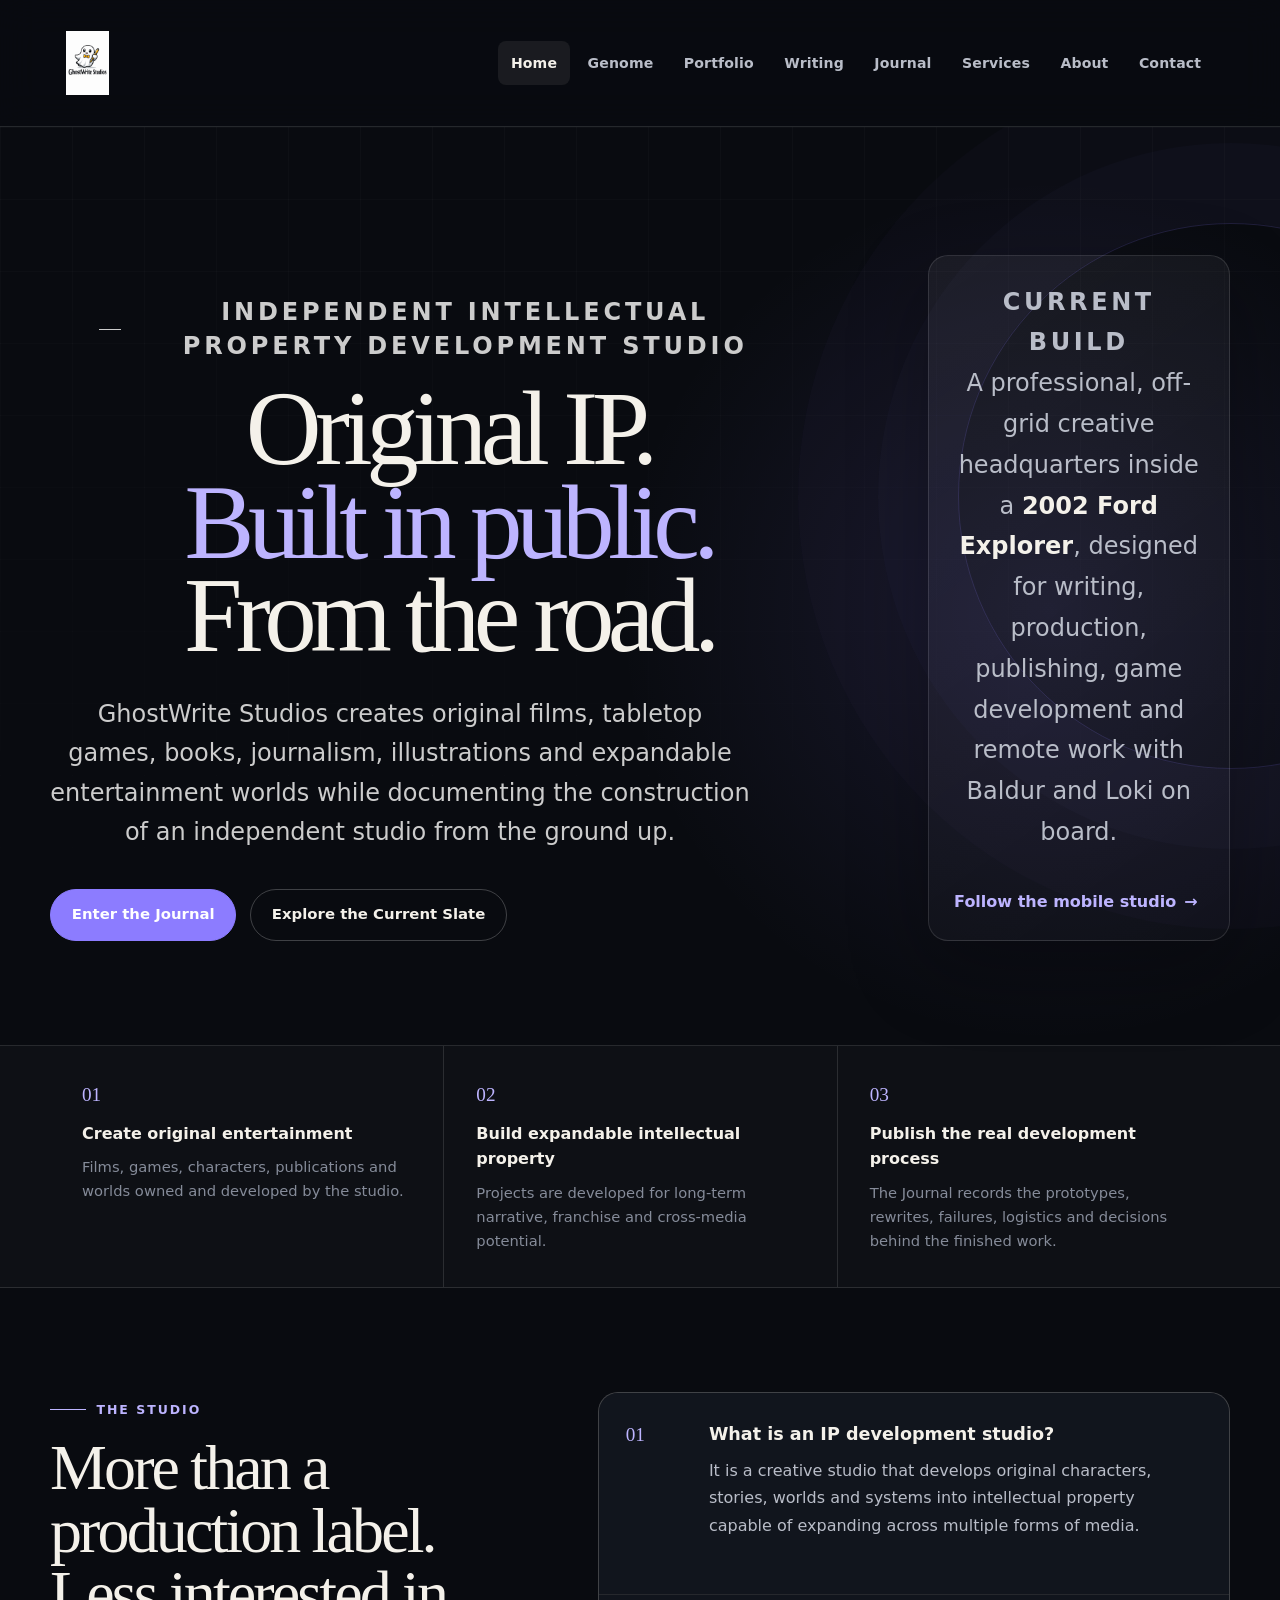
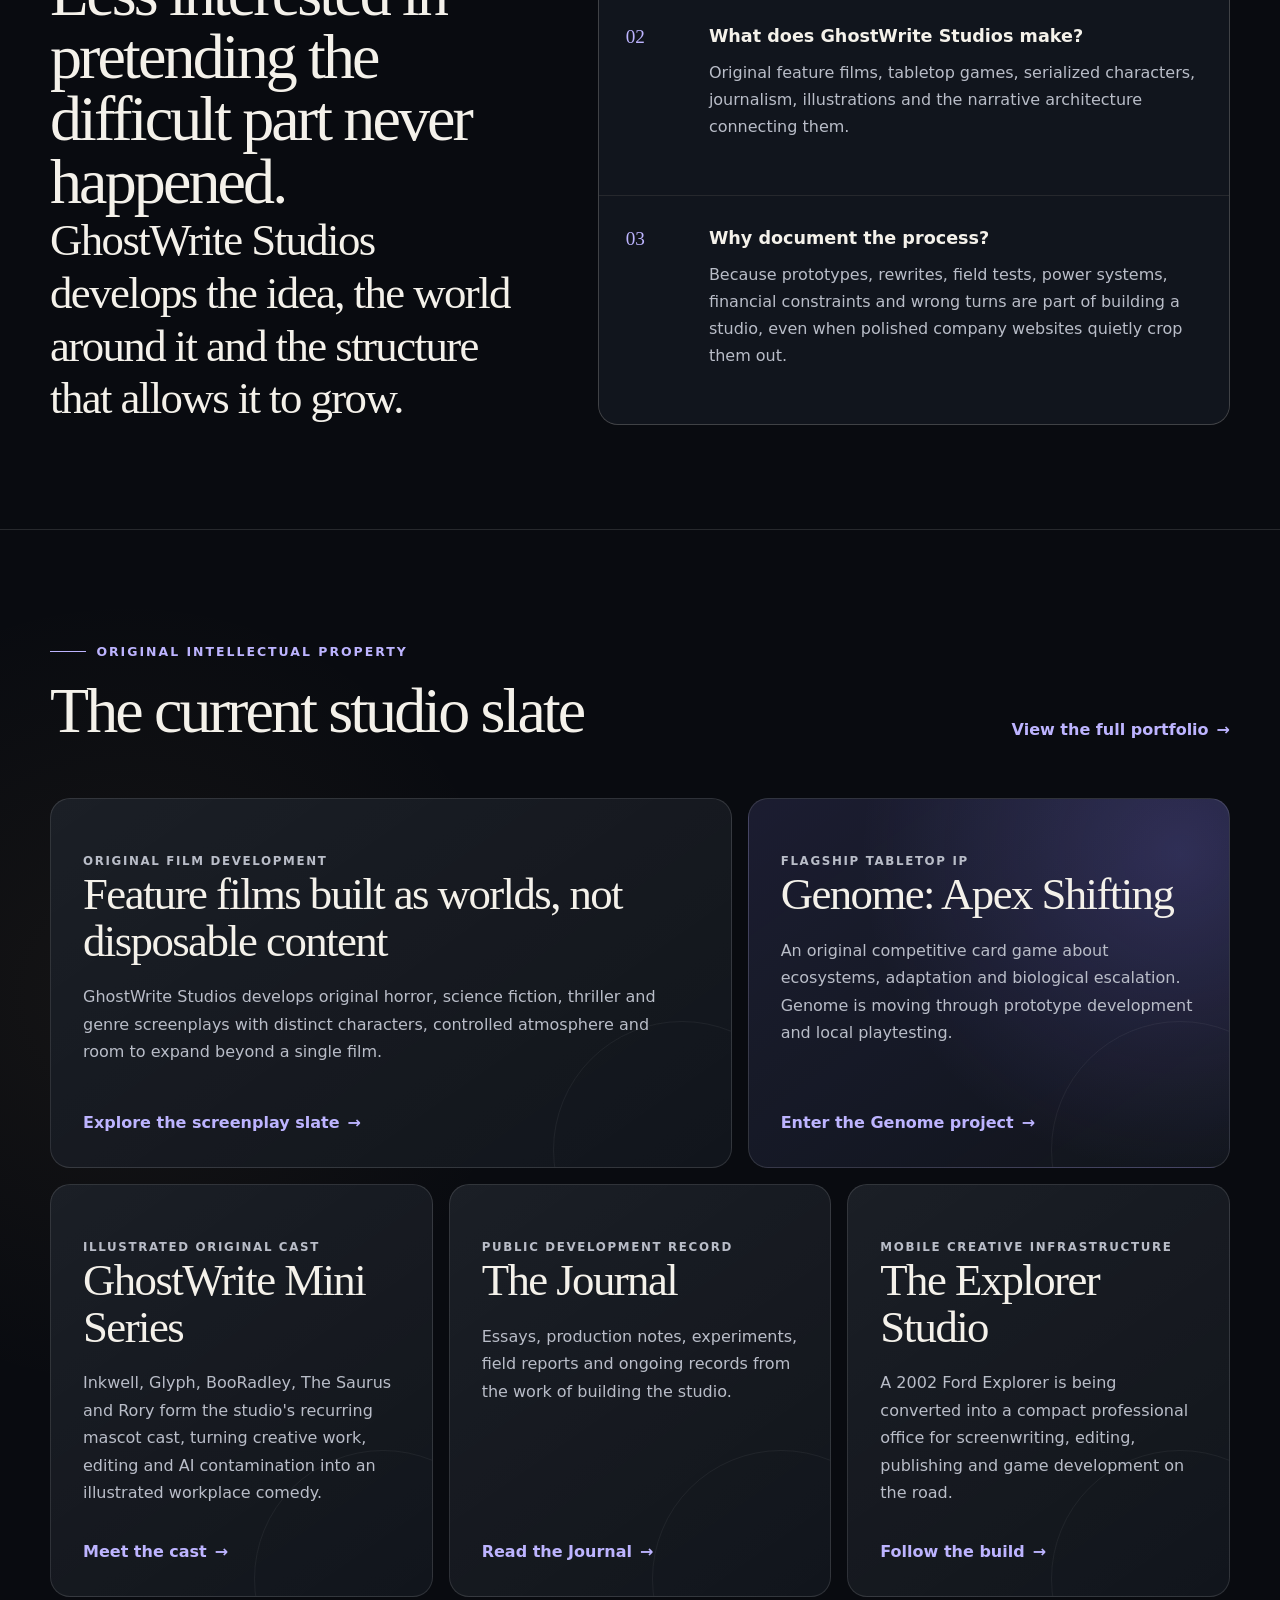
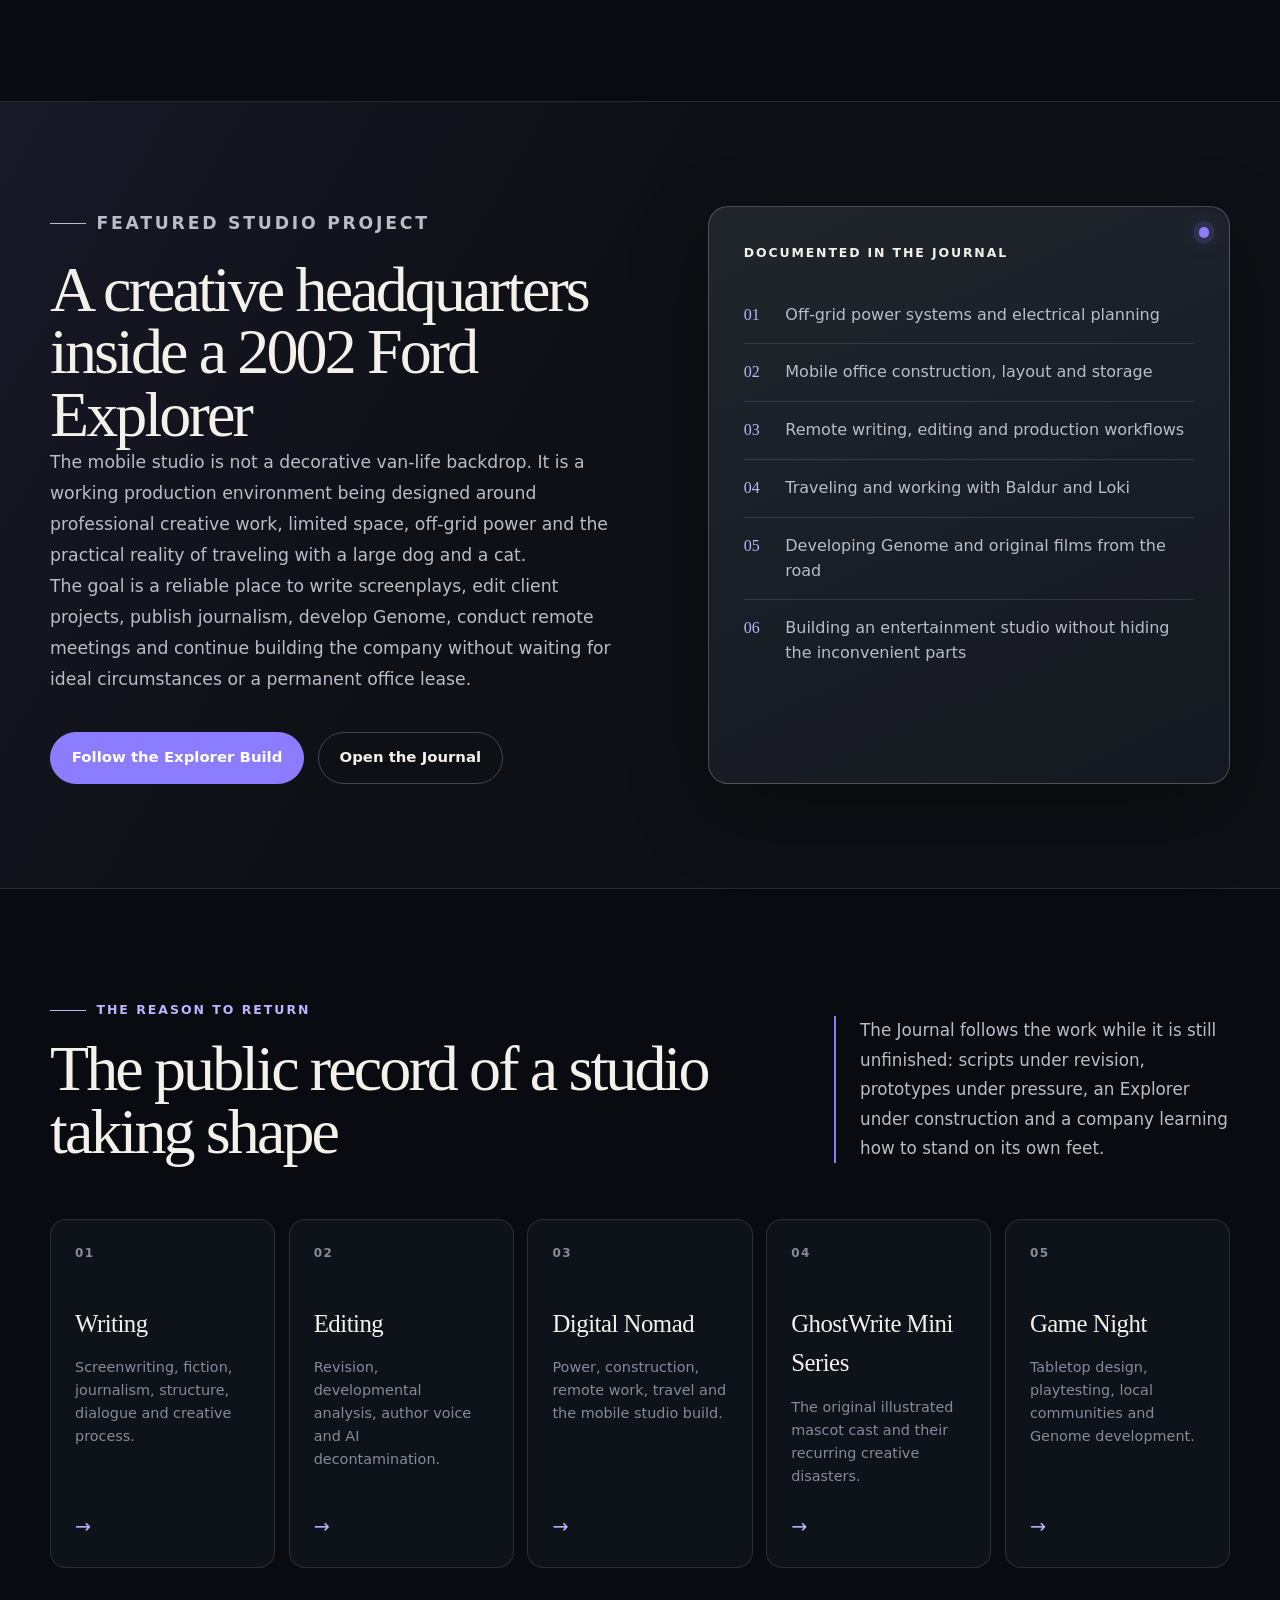
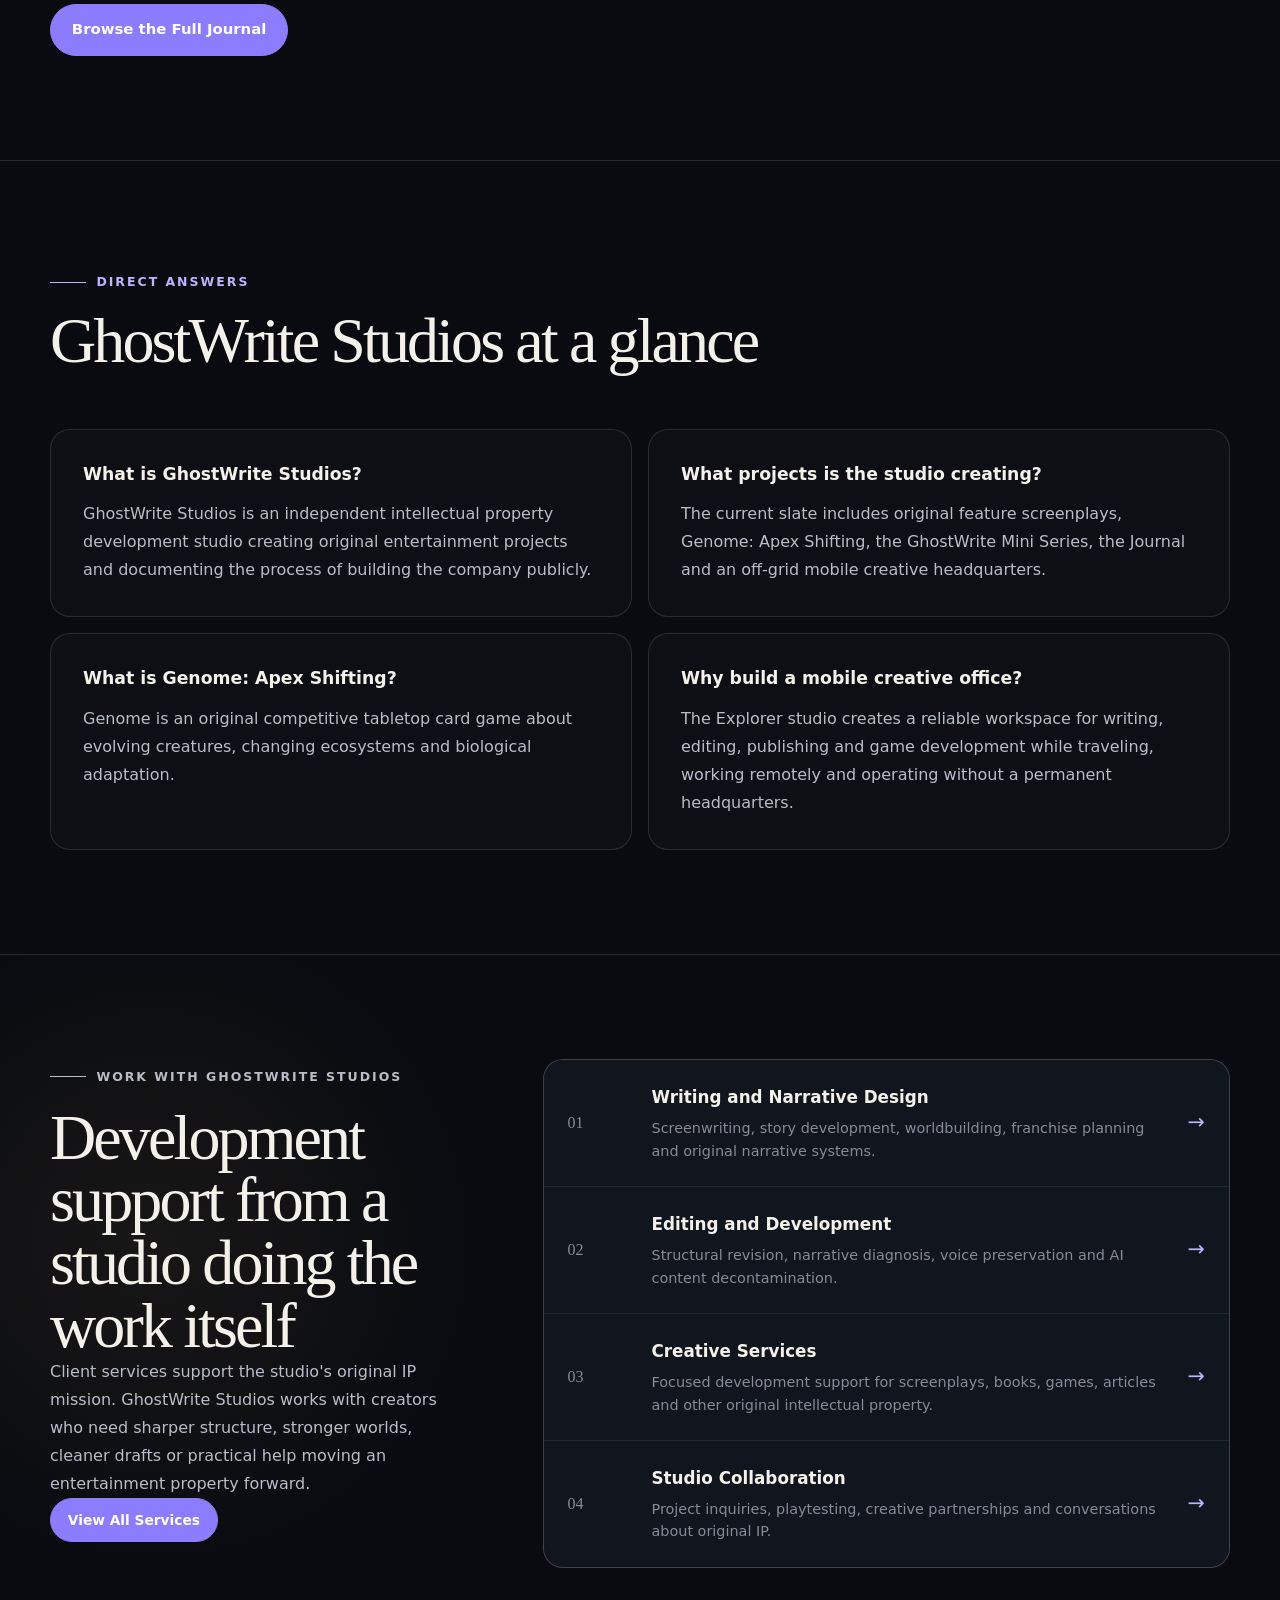
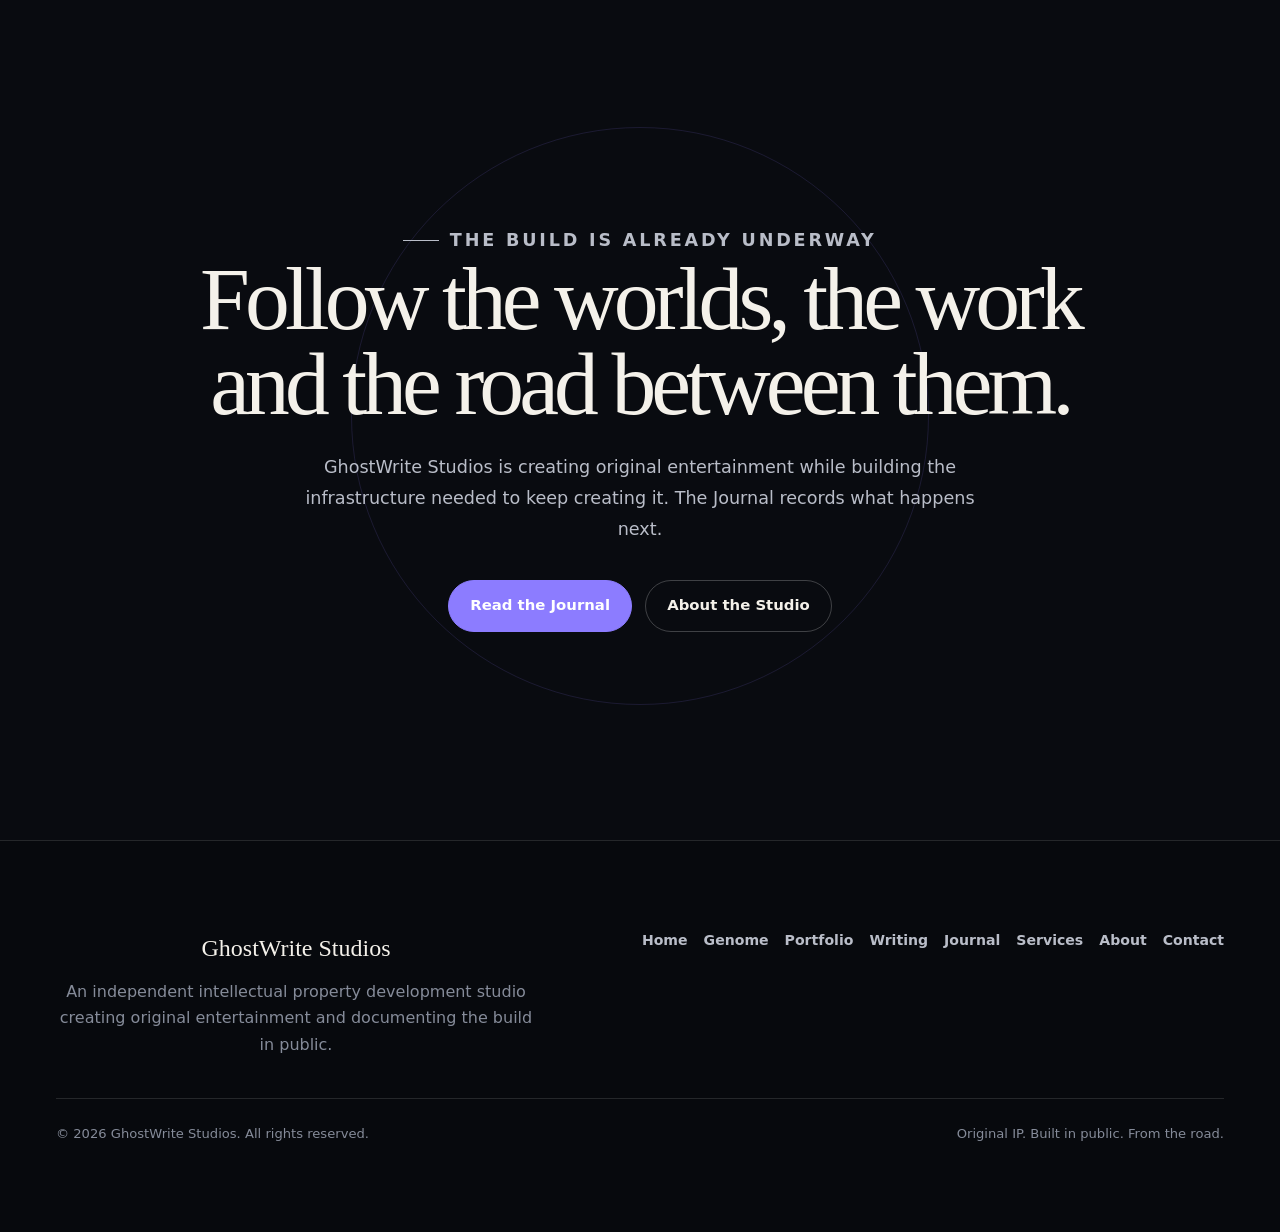
==== commit c3f6d1f8: "Improve SEO and expand Journal pages" ====
--- a/index.html
+++ b/index.html
@@ -10,21 +10,20 @@
     >
 
     <title>
-        Independent Intellectual Property Development Studio | GhostWrite Studios
+        GhostWrite Studios | Independent Intellectual Property Development Studio
     </title>
 
     <meta
         name="description"
-        content="GhostWrite Studios is an independent intellectual property development studio creating original films, tabletop games, serialized fiction, journalism and multimedia worlds while documenting the process of building a mobile creative studio."
+        content="GhostWrite Studios is an independent intellectual property development studio creating original films, tabletop games, books, journalism, illustrations and expandable entertainment worlds while building a mobile creative headquarters in public."
     >
 
     <meta
         name="keywords"
-        content="intellectual property development studio, creative IP studio, independent entertainment studio, original IP development, franchise development, transmedia storytelling, worldbuilding studio, narrative design, screenplay development, tabletop game development, trading card game development, mobile creative studio, off-grid writing studio, Ford Explorer mobile office, GhostWrite Studios, Rory Kelly"
+        content="independent intellectual property development studio, creative studio, original IP development, franchise development, worldbuilding, narrative design, entertainment studio, tabletop game development, screenwriting, mobile creative studio, off grid office, digital nomad creator, AEO, GhostWrite Studios, Genome Apex Shifting"
     >
 
     <meta name="author" content="Rory Kelly">
-
     <meta name="robots" content="index, follow">
 
     <link
@@ -49,12 +48,12 @@
 
     <meta
         property="og:title"
-        content="Independent Intellectual Property Development Studio | GhostWrite Studios"
+        content="GhostWrite Studios | Independent Intellectual Property Development Studio"
     >
 
     <meta
         property="og:description"
-        content="Original films, tabletop games, serialized fiction, journalism and the public journey of building an independent creative studio from the ground up."
+        content="Original films, tabletop games, illustrated characters and a mobile creative headquarters. Follow an independent entertainment studio being built from scratch."
     >
 
     <meta
@@ -79,12 +78,12 @@
 
     <meta
         name="twitter:title"
-        content="Independent Intellectual Property Development Studio"
+        content="GhostWrite Studios | Original IP Built in Public"
     >
 
     <meta
         name="twitter:description"
-        content="Follow GhostWrite Studios as it develops original films, tabletop games, serialized fiction and a mobile creative studio."
+        content="An independent intellectual property development studio creating original entertainment while building a mobile creative headquarters."
     >
 
     <meta
@@ -93,152 +92,1211 @@
     >
 
     <style>
+        :root {
+            --home-bg: #090b10;
+            --home-surface: #11151d;
+            --home-surface-raised: #171c26;
+            --home-surface-soft: #0e1219;
+            --home-border: rgba(255, 255, 255, 0.12);
+            --home-border-strong: rgba(255, 255, 255, 0.22);
+            --home-text: #f4f1ea;
+            --home-text-soft: #b9bdc8;
+            --home-text-muted: #858b99;
+            --home-accent: #8c7cff;
+            --home-accent-light: #bdb4ff;
+            --home-accent-soft: rgba(140, 124, 255, 0.13);
+            --home-gold: #d5aa68;
+            --home-max: 1180px;
+            --home-radius: 1.25rem;
+            --home-shadow: 0 28px 80px rgba(0, 0, 0, 0.32);
+        }
+
+        * {
+            box-sizing: border-box;
+        }
+
+        html {
+            scroll-behavior: smooth;
+        }
+
+        body {
+            margin: 0;
+            background:
+                radial-gradient(
+                    circle at 82% 8%,
+                    rgba(140, 124, 255, 0.12),
+                    transparent 27rem
+                ),
+                radial-gradient(
+                    circle at 10% 34%,
+                    rgba(213, 170, 104, 0.06),
+                    transparent 25rem
+                ),
+                var(--home-bg);
+            color: var(--home-text);
+        }
+
+        body,
+        button,
+        input,
+        textarea,
+        select {
+            font-family:
+                Inter,
+                ui-sans-serif,
+                system-ui,
+                -apple-system,
+                BlinkMacSystemFont,
+                "Segoe UI",
+                sans-serif;
+        }
+
+        img {
+            max-width: 100%;
+        }
+
+        a {
+            color: inherit;
+        }
+
+        .skip-link {
+            position: fixed;
+            top: 1rem;
+            left: 1rem;
+            z-index: 1000;
+            padding: 0.8rem 1rem;
+            border-radius: 0.5rem;
+            background: var(--home-text);
+            color: var(--home-bg);
+            font-weight: 800;
+            transform: translateY(-180%);
+            transition: transform 160ms ease;
+        }
+
+        .skip-link:focus {
+            transform: translateY(0);
+        }
+
+        .site-header {
+            position: relative;
+            z-index: 50;
+            width: 100%;
+            border-bottom: 1px solid var(--home-border);
+            background: rgba(9, 11, 16, 0.88);
+            backdrop-filter: blur(18px);
+        }
+
+        .site-header-inner {
+            display: flex;
+            align-items: center;
+            justify-content: space-between;
+            width: min(var(--home-max), calc(100% - 2rem));
+            min-height: 86px;
+            margin: 0 auto;
+            gap: 2rem;
+        }
+
+        .brand-link {
+            display: inline-flex;
+            align-items: center;
+            flex: 0 0 auto;
+            text-decoration: none;
+        }
+
+        .brand-link .logo {
+            display: block;
+            width: auto;
+            max-width: 230px;
+            max-height: 64px;
+            object-fit: contain;
+        }
+
+        .site-nav {
+            display: flex;
+            align-items: center;
+            justify-content: flex-end;
+            flex-wrap: wrap;
+            gap: 0.3rem;
+        }
+
+        .site-nav a {
+            padding: 0.7rem 0.8rem;
+            border-radius: 0.5rem;
+            color: var(--home-text-soft);
+            font-size: 0.88rem;
+            font-weight: 700;
+            letter-spacing: 0.01em;
+            text-decoration: none;
+            transition:
+                color 160ms ease,
+                background 160ms ease;
+        }
+
+        .site-nav a:hover,
+        .site-nav a:focus-visible,
+        .site-nav a[aria-current="page"] {
+            background: rgba(255, 255, 255, 0.07);
+            color: var(--home-text);
+        }
+
         .home-page {
+            overflow: hidden;
+        }
+
+        .home-shell {
+            width: min(var(--home-max), calc(100% - 2rem));
+            margin: 0 auto;
+        }
+
+        .home-section {
+            position: relative;
+            padding: 6.5rem 0;
+        }
+
+        .home-section + .home-section {
+            border-top: 1px solid var(--home-border);
+        }
+
+        .eyebrow {
+            display: inline-flex;
+            align-items: center;
+            gap: 0.65rem;
+            margin: 0 0 1.2rem;
+            color: var(--home-accent-light);
+            font-size: 0.78rem;
+            font-weight: 850;
+            letter-spacing: 0.16em;
+            line-height: 1.4;
+            text-transform: uppercase;
+        }
+
+        .eyebrow::before {
+            width: 2.25rem;
+            height: 1px;
+            background: currentColor;
+            content: "";
+        }
+
+        .section-heading {
+            max-width: 820px;
+            margin: 0;
+            font-family:
+                Georgia,
+                "Times New Roman",
+                serif;
+            font-size: clamp(2.35rem, 5vw, 4.8rem);
+            font-weight: 500;
+            letter-spacing: -0.045em;
+            line-height: 0.98;
+        }
+
+        .section-intro {
+            max-width: 760px;
+            margin: 1.5rem 0 0;
+            color: var(--home-text-soft);
+            font-size: clamp(1.05rem, 2vw, 1.25rem);
             line-height: 1.75;
         }
 
-        .home-page section {
-            width: min(1100px, calc(100% - 2rem));
+        .text-link {
+            display: inline-flex;
+            align-items: center;
+            gap: 0.5rem;
+            color: var(--home-accent-light);
+            font-weight: 800;
+            text-decoration: none;
+        }
+
+        .text-link::after {
+            content: "→";
+            transition: transform 160ms ease;
+        }
+
+        .text-link:hover::after,
+        .text-link:focus-visible::after {
+            transform: translateX(0.25rem);
+        }
+
+        .button-row {
+            display: flex;
+            align-items: center;
+            flex-wrap: wrap;
+            gap: 0.85rem;
+            margin-top: 2.25rem;
+        }
+
+        .home-button {
+            display: inline-flex;
+            align-items: center;
+            justify-content: center;
+            min-height: 3.25rem;
+            padding: 0.85rem 1.3rem;
+            border: 1px solid var(--home-accent);
+            border-radius: 999px;
+            background: var(--home-accent);
+            color: #ffffff;
+            font-size: 0.93rem;
+            font-weight: 850;
+            line-height: 1.2;
+            text-align: center;
+            text-decoration: none;
+            transition:
+                transform 160ms ease,
+                background 160ms ease,
+                border-color 160ms ease;
+        }
+
+        .home-button:hover,
+        .home-button:focus-visible {
+            border-color: var(--home-accent-light);
+            background: var(--home-accent-light);
+            color: #0b0d12;
+            transform: translateY(-2px);
+        }
+
+        .home-button-secondary {
+            border-color: var(--home-border-strong);
+            background: transparent;
+            color: var(--home-text);
+        }
+
+        .home-button-secondary:hover,
+        .home-button-secondary:focus-visible {
+            border-color: var(--home-text);
+            background: var(--home-text);
+            color: var(--home-bg);
+        }
+
+        .home-button-small {
+            min-height: 2.8rem;
+            padding: 0.7rem 1.05rem;
+            font-size: 0.86rem;
+        }
+
+        .hero {
+            position: relative;
+            min-height: 760px;
+            padding: 8rem 0 6.5rem;
+            border-bottom: 1px solid var(--home-border);
+        }
+
+        .hero::before {
+            position: absolute;
+            inset: 0;
+            pointer-events: none;
+            background-image:
+                linear-gradient(
+                    rgba(255, 255, 255, 0.027) 1px,
+                    transparent 1px
+                ),
+                linear-gradient(
+                    90deg,
+                    rgba(255, 255, 255, 0.027) 1px,
+                    transparent 1px
+                );
+            background-size: 72px 72px;
+            mask-image: linear-gradient(
+                to bottom,
+                rgba(0, 0, 0, 0.82),
+                transparent 92%
+            );
+            content: "";
+        }
+
+        .hero::after {
+            position: absolute;
+            top: 6rem;
+            right: -14rem;
+            width: 34rem;
+            height: 34rem;
+            border: 1px solid rgba(140, 124, 255, 0.18);
+            border-radius: 50%;
+            box-shadow:
+                0 0 0 5rem rgba(140, 124, 255, 0.025),
+                0 0 0 10rem rgba(140, 124, 255, 0.018);
+            content: "";
+            pointer-events: none;
+        }
+
+        .hero-layout {
+            position: relative;
+            z-index: 2;
+            display: grid;
+            grid-template-columns: minmax(0, 1.45fr) minmax(290px, 0.55fr);
+            align-items: end;
+            gap: 5rem;
+        }
+
+        .hero-copy {
+            max-width: 880px;
+        }
+
+        .hero h1 {
+            max-width: 920px;
+            margin: 0;
+            font-family:
+                Georgia,
+                "Times New Roman",
+                serif;
+            font-size: clamp(3.8rem, 8.2vw, 8rem);
+            font-weight: 500;
+            letter-spacing: -0.062em;
+            line-height: 0.89;
+        }
+
+        .hero h1 span {
+            display: block;
+            color: var(--home-accent-light);
+        }
+
+        .hero-lead {
+            max-width: 760px;
+            margin: 2rem 0 0;
+            color: var(--home-text-soft);
+            font-size: clamp(1.15rem, 2.2vw, 1.42rem);
+            line-height: 1.65;
+        }
+
+        .hero-note {
+            padding: 1.6rem;
+            border: 1px solid var(--home-border);
+            border-radius: var(--home-radius);
+            background:
+                linear-gradient(
+                    145deg,
+                    rgba(255, 255, 255, 0.05),
+                    rgba(255, 255, 255, 0.015)
+                );
+            box-shadow: var(--home-shadow);
+        }
+
+        .hero-note-label {
+            margin: 0 0 1rem;
+            color: var(--home-gold);
+            font-size: 0.72rem;
+            font-weight: 850;
+            letter-spacing: 0.15em;
+            text-transform: uppercase;
+        }
+
+        .hero-note p {
+            margin: 0;
+            color: var(--home-text-soft);
+            line-height: 1.7;
+        }
+
+        .hero-note strong {
+            color: var(--home-text);
+        }
+
+        .identity-strip {
+            border-bottom: 1px solid var(--home-border);
+            background: rgba(255, 255, 255, 0.018);
+        }
+
+        .identity-grid {
+            display: grid;
+            grid-template-columns: repeat(3, minmax(0, 1fr));
+        }
+
+        .identity-item {
+            padding: 2.1rem 2rem;
+        }
+
+        .identity-item + .identity-item {
+            border-left: 1px solid var(--home-border);
+        }
+
+        .identity-number {
+            display: block;
+            margin-bottom: 0.65rem;
+            color: var(--home-accent-light);
+            font-family:
+                Georgia,
+                "Times New Roman",
+                serif;
+            font-size: 1.2rem;
+        }
+
+        .identity-item h2 {
+            margin: 0;
+            font-size: 1rem;
+            font-weight: 850;
+        }
+
+        .identity-item p {
+            margin: 0.55rem 0 0;
+            color: var(--home-text-muted);
+            font-size: 0.92rem;
+            line-height: 1.65;
+        }
+
+        .studio-definition {
+            display: grid;
+            grid-template-columns: minmax(0, 0.85fr) minmax(0, 1.15fr);
+            gap: 5rem;
+        }
+
+        .definition-copy {
+            display: flex;
+            flex-direction: column;
+            justify-content: space-between;
+        }
+
+        .definition-statement {
+            margin: 0;
+            color: var(--home-text);
+            font-family:
+                Georgia,
+                "Times New Roman",
+                serif;
+            font-size: clamp(1.8rem, 3.5vw, 3.4rem);
+            letter-spacing: -0.035em;
+            line-height: 1.18;
+        }
+
+        .definition-details {
+            display: grid;
+            gap: 1px;
+            border: 1px solid var(--home-border);
+            border-radius: var(--home-radius);
+            overflow: hidden;
+            background: var(--home-border);
+        }
+
+        .definition-item {
+            display: grid;
+            grid-template-columns: 4rem minmax(0, 1fr);
+            gap: 1.2rem;
+            padding: 1.7rem;
+            background: var(--home-surface);
+        }
+
+        .definition-index {
+            color: var(--home-accent-light);
+            font-family:
+                Georgia,
+                "Times New Roman",
+                serif;
+            font-size: 1.2rem;
+        }
+
+        .definition-item h3 {
+            margin: 0;
+            font-size: 1.1rem;
+        }
+
+        .definition-item p {
+            margin: 0.55rem 0 0;
+            color: var(--home-text-soft);
+            line-height: 1.7;
+        }
+
+        .slate-header {
+            display: flex;
+            align-items: end;
+            justify-content: space-between;
+            gap: 2rem;
+        }
+
+        .slate-grid {
+            display: grid;
+            grid-template-columns: repeat(12, minmax(0, 1fr));
+            gap: 1rem;
+            margin-top: 3.5rem;
+        }
+
+        .project-card {
+            position: relative;
+            display: flex;
+            flex-direction: column;
+            min-height: 370px;
+            padding: 2rem;
+            border: 1px solid var(--home-border);
+            border-radius: var(--home-radius);
+            overflow: hidden;
+            background:
+                linear-gradient(
+                    145deg,
+                    rgba(255, 255, 255, 0.055),
+                    rgba(255, 255, 255, 0.012)
+                ),
+                var(--home-surface-soft);
+            transition:
+                transform 180ms ease,
+                border-color 180ms ease,
+                background 180ms ease;
+        }
+
+        .project-card:hover {
+            border-color: var(--home-border-strong);
+            background:
+                linear-gradient(
+                    145deg,
+                    rgba(140, 124, 255, 0.09),
+                    rgba(255, 255, 255, 0.015)
+                ),
+                var(--home-surface-soft);
+            transform: translateY(-4px);
+        }
+
+        .project-card::after {
+            position: absolute;
+            right: -5rem;
+            bottom: -7rem;
+            width: 16rem;
+            height: 16rem;
+            border: 1px solid rgba(255, 255, 255, 0.055);
+            border-radius: 50%;
+            content: "";
+        }
+
+        .project-card-large {
+            grid-column: span 7;
+        }
+
+        .project-card-medium {
+            grid-column: span 5;
+        }
+
+        .project-card-third {
+            grid-column: span 4;
+        }
+
+        .project-type {
+            position: relative;
+            z-index: 2;
+            margin: 0 0 2.6rem;
+            color: var(--home-gold);
+            font-size: 0.74rem;
+            font-weight: 850;
+            letter-spacing: 0.14em;
+            text-transform: uppercase;
+        }
+
+        .project-card h3 {
+            position: relative;
+            z-index: 2;
+            max-width: 560px;
+            margin: 0;
+            font-family:
+                Georgia,
+                "Times New Roman",
+                serif;
+            font-size: clamp(1.8rem, 3.5vw, 3.2rem);
+            font-weight: 500;
+            letter-spacing: -0.035em;
+            line-height: 1.04;
+        }
+
+        .project-card p {
+            position: relative;
+            z-index: 2;
+            max-width: 590px;
+            margin: 1.2rem 0 0;
+            color: var(--home-text-soft);
+            line-height: 1.72;
+        }
+
+        .project-card .text-link {
+            position: relative;
+            z-index: 2;
+            margin-top: auto;
+            padding-top: 2rem;
+        }
+
+        .project-card-featured {
+            background:
+                radial-gradient(
+                    circle at 90% 15%,
+                    rgba(140, 124, 255, 0.22),
+                    transparent 20rem
+                ),
+                linear-gradient(
+                    145deg,
+                    rgba(140, 124, 255, 0.1),
+                    rgba(255, 255, 255, 0.012)
+                ),
+                var(--home-surface-soft);
+        }
+
+        .mobile-studio {
+            position: relative;
+        }
+
+        .mobile-studio::before {
+            position: absolute;
+            top: 0;
+            left: 50%;
+            width: 100vw;
+            height: 100%;
+            background:
+                linear-gradient(
+                    120deg,
+                    rgba(140, 124, 255, 0.08),
+                    transparent 42%
+                ),
+                rgba(255, 255, 255, 0.018);
+            content: "";
+            transform: translateX(-50%);
+        }
+
+        .mobile-layout {
+            position: relative;
+            display: grid;
+            grid-template-columns: minmax(0, 1.05fr) minmax(320px, 0.95fr);
+            gap: 5rem;
+        }
+
+        .mobile-copy {
+            align-self: center;
+        }
+
+        .mobile-copy p {
+            max-width: 690px;
+            color: var(--home-text-soft);
+            font-size: 1.08rem;
+            line-height: 1.8;
+        }
+
+        .mobile-panel {
+            position: relative;
+            padding: 2.2rem;
+            border: 1px solid var(--home-border-strong);
+            border-radius: var(--home-radius);
+            background:
+                linear-gradient(
+                    155deg,
+                    rgba(255, 255, 255, 0.065),
+                    rgba(255, 255, 255, 0.012)
+                ),
+                var(--home-surface);
+            box-shadow: var(--home-shadow);
+        }
+
+        .mobile-panel::before {
+            position: absolute;
+            top: 1.25rem;
+            right: 1.25rem;
+            width: 0.65rem;
+            height: 0.65rem;
+            border-radius: 50%;
+            background: var(--home-accent);
+            box-shadow:
+                0 0 0 0.35rem rgba(140, 124, 255, 0.12),
+                0 0 1.3rem rgba(140, 124, 255, 0.65);
+            content: "";
+        }
+
+        .mobile-panel h3 {
+            margin: 0 0 1.5rem;
+            font-size: 0.78rem;
+            letter-spacing: 0.15em;
+            text-transform: uppercase;
+        }
+
+        .mobile-list {
+            display: grid;
+            gap: 0;
+            margin: 0;
+            padding: 0;
+            list-style: none;
+        }
+
+        .mobile-list li {
+            display: grid;
+            grid-template-columns: 1.8rem minmax(0, 1fr);
+            gap: 0.8rem;
+            padding: 1rem 0;
+            border-top: 1px solid var(--home-border);
+            color: var(--home-text-soft);
+            line-height: 1.55;
+        }
+
+        .mobile-list li:first-child {
+            border-top: 0;
+        }
+
+        .mobile-list span {
+            color: var(--home-accent-light);
+            font-family:
+                Georgia,
+                "Times New Roman",
+                serif;
+        }
+
+        .journal-header {
+            display: grid;
+            grid-template-columns: minmax(0, 1fr) minmax(280px, 0.55fr);
+            align-items: end;
+            gap: 4rem;
+        }
+
+        .journal-promise {
+            margin: 0;
+            padding-left: 1.5rem;
+            border-left: 2px solid var(--home-accent);
+            color: var(--home-text-soft);
+            font-size: 1.05rem;
+            line-height: 1.75;
+        }
+
+        .journal-grid {
+            display: grid;
+            grid-template-columns: repeat(5, minmax(0, 1fr));
+            gap: 0.85rem;
+            margin-top: 3.5rem;
+        }
+
+        .journal-card {
+            display: flex;
+            flex-direction: column;
+            min-height: 260px;
+            padding: 1.5rem;
+            border: 1px solid var(--home-border);
+            border-radius: 1rem;
+            background: var(--home-surface-soft);
+            text-decoration: none;
+            transition:
+                transform 180ms ease,
+                border-color 180ms ease,
+                background 180ms ease;
+        }
+
+        .journal-card:hover,
+        .journal-card:focus-visible {
+            border-color: var(--home-accent);
+            background: var(--home-accent-soft);
+            transform: translateY(-4px);
+        }
+
+        .journal-card-number {
+            color: var(--home-text-muted);
+            font-size: 0.75rem;
+            font-weight: 800;
+            letter-spacing: 0.12em;
+        }
+
+        .journal-card h3 {
+            margin: 2.5rem 0 0;
+            font-family:
+                Georgia,
+                "Times New Roman",
+                serif;
+            font-size: 1.55rem;
+            font-weight: 500;
+            letter-spacing: -0.02em;
+        }
+
+        .journal-card p {
+            margin: 0.8rem 0 0;
+            color: var(--home-text-muted);
+            font-size: 0.9rem;
+            line-height: 1.6;
+        }
+
+        .journal-card-arrow {
+            margin-top: auto;
+            padding-top: 1.5rem;
+            color: var(--home-accent-light);
+            font-size: 1.2rem;
+        }
+
+        .answer-grid {
+            display: grid;
+            grid-template-columns: repeat(2, minmax(0, 1fr));
+            gap: 1rem;
+            margin-top: 3.5rem;
+        }
+
+        .answer-card {
+            padding: 2rem;
+            border: 1px solid var(--home-border);
+            border-radius: var(--home-radius);
+            background: rgba(255, 255, 255, 0.018);
+        }
+
+        .answer-card h3 {
+            margin: 0;
+            font-size: 1.08rem;
+            line-height: 1.45;
+        }
+
+        .answer-card p {
+            margin: 0.85rem 0 0;
+            color: var(--home-text-soft);
+            line-height: 1.75;
+        }
+
+        .work-section {
+            background:
+                radial-gradient(
+                    circle at 12% 40%,
+                    rgba(213, 170, 104, 0.08),
+                    transparent 20rem
+                );
+        }
+
+        .work-layout {
+            display: grid;
+            grid-template-columns: minmax(0, 0.75fr) minmax(0, 1.25fr);
+            gap: 5rem;
+        }
+
+        .work-intro p {
+            max-width: 500px;
+            color: var(--home-text-soft);
+            line-height: 1.75;
+        }
+
+        .work-links {
+            display: grid;
+            gap: 1px;
+            border: 1px solid var(--home-border);
+            border-radius: var(--home-radius);
+            overflow: hidden;
+            background: var(--home-border);
+        }
+
+        .work-link {
+            display: grid;
+            grid-template-columns: 4rem minmax(0, 1fr) auto;
+            align-items: center;
+            gap: 1.25rem;
+            padding: 1.5rem;
+            background: var(--home-surface);
+            text-decoration: none;
+            transition: background 160ms ease;
+        }
+
+        .work-link:hover,
+        .work-link:focus-visible {
+            background: var(--home-surface-raised);
+        }
+
+        .work-link-index {
+            color: var(--home-text-muted);
+            font-family:
+                Georgia,
+                "Times New Roman",
+                serif;
+        }
+
+        .work-link h3 {
+            margin: 0;
+            font-size: 1.05rem;
+        }
+
+        .work-link p {
+            margin: 0.4rem 0 0;
+            color: var(--home-text-muted);
+            font-size: 0.9rem;
+            line-height: 1.55;
+        }
+
+        .work-link-arrow {
+            color: var(--home-accent-light);
+            font-size: 1.3rem;
+            transition: transform 160ms ease;
+        }
+
+        .work-link:hover .work-link-arrow,
+        .work-link:focus-visible .work-link-arrow {
+            transform: translateX(0.3rem);
+        }
+
+        .closing {
+            position: relative;
+            padding: 8rem 0;
+            text-align: center;
+        }
+
+        .closing::before {
+            position: absolute;
+            top: 50%;
+            left: 50%;
+            width: 36rem;
+            height: 36rem;
+            border: 1px solid rgba(140, 124, 255, 0.14);
+            border-radius: 50%;
+            content: "";
+            pointer-events: none;
+            transform: translate(-50%, -50%);
+        }
+
+        .closing-content {
+            position: relative;
+            z-index: 2;
+            max-width: 900px;
             margin: 0 auto;
-            padding: 4.75rem 0;
-        }
-
-        .home-page .home-hero {
-            padding-top: 6rem;
-            padding-bottom: 5.5rem;
-            text-align: center;
-        }
-
-        .home-page .home-hero p {
-            max-width: 860px;
-            margin-right: auto;
-            margin-left: auto;
-        }
-
-        .home-page .eyebrow {
-            margin-bottom: 1rem;
-            font-size: 0.9rem;
+        }
+
+        .closing .eyebrow {
+            justify-content: center;
+        }
+
+        .closing h2 {
+            margin: 0;
+            font-family:
+                Georgia,
+                "Times New Roman",
+                serif;
+            font-size: clamp(3rem, 7vw, 6.7rem);
+            font-weight: 500;
+            letter-spacing: -0.055em;
+            line-height: 0.95;
+        }
+
+        .closing p {
+            max-width: 680px;
+            margin: 1.6rem auto 0;
+            color: var(--home-text-soft);
+            font-size: 1.1rem;
+            line-height: 1.75;
+        }
+
+        .closing .button-row {
+            justify-content: center;
+        }
+
+        .site-footer {
+            border-top: 1px solid var(--home-border);
+            background: #07090d;
+        }
+
+        .site-footer-inner {
+            width: min(var(--home-max), calc(100% - 2rem));
+            margin: 0 auto;
+            padding: 3rem 0;
+        }
+
+        .footer-top {
+            display: flex;
+            align-items: flex-start;
+            justify-content: space-between;
+            gap: 3rem;
+        }
+
+        .footer-brand {
+            max-width: 480px;
+        }
+
+        .footer-brand strong {
+            display: block;
+            font-family:
+                Georgia,
+                "Times New Roman",
+                serif;
+            font-size: 1.5rem;
+            font-weight: 500;
+        }
+
+        .footer-brand p {
+            margin: 0.7rem 0 0;
+            color: var(--home-text-muted);
+            line-height: 1.65;
+        }
+
+        .footer-nav {
+            display: flex;
+            justify-content: flex-end;
+            flex-wrap: wrap;
+            gap: 0.5rem 1rem;
+        }
+
+        .footer-nav a {
+            color: var(--home-text-soft);
+            font-size: 0.88rem;
             font-weight: 700;
-            letter-spacing: 0.12em;
-            text-transform: uppercase;
-        }
-
-        .home-page .hero-actions,
-        .home-page .button-row {
+            text-decoration: none;
+        }
+
+        .footer-nav a:hover,
+        .footer-nav a:focus-visible {
+            color: var(--home-accent-light);
+        }
+
+        .footer-bottom {
             display: flex;
-            flex-wrap: wrap;
+            align-items: center;
+            justify-content: space-between;
             gap: 1rem;
-            margin-top: 2rem;
-        }
-
-        .home-page .hero-actions {
-            justify-content: center;
-        }
-
-        .home-page .section-intro,
-        .home-page .question-section p,
-        .home-page .faq-item p {
-            max-width: 860px;
-        }
-
-        .home-page .project-grid,
-        .home-page .pillar-grid,
-        .home-page .journal-grid,
-        .home-page .proof-grid,
-        .home-page .service-grid,
-        .home-page .link-grid {
-            display: grid;
-            grid-template-columns: repeat(
-                auto-fit,
-                minmax(250px, 1fr)
-            );
-            gap: 1.5rem;
             margin-top: 2.5rem;
-        }
-
-        .home-page .project-card,
-        .home-page .pillar-card,
-        .home-page .journal-card,
-        .home-page .proof-card,
-        .home-page .service-card,
-        .home-page .link-card {
-            padding: 1.75rem;
-            border: 1px solid rgba(127, 127, 127, 0.3);
-            border-radius: 0.8rem;
-        }
-
-        .home-page .project-card h3,
-        .home-page .pillar-card h3,
-        .home-page .journal-card h3,
-        .home-page .proof-card h3,
-        .home-page .service-card h3,
-        .home-page .link-card h3 {
-            margin-top: 0;
-        }
-
-        .home-page .featured-banner {
-            width: 100%;
-            max-width: none;
-            padding: 0;
-        }
-
-        .home-page .featured-banner img {
-            display: block;
-            width: 100%;
-            height: auto;
-        }
-
-        .home-page .quote-block {
-            max-width: 860px;
-            margin: 2.5rem 0;
-            padding: 1.75rem 2rem;
-            border-left: 4px solid currentColor;
-            font-size: 1.15rem;
-        }
-
-        .home-page .studio-list {
-            max-width: 850px;
-            padding-left: 1.25rem;
-        }
-
-        .home-page .studio-list li {
-            margin-bottom: 0.75rem;
-        }
-
-        .home-page .faq-item {
-            margin-top: 2.75rem;
-        }
-
-        .home-page .closing-cta {
-            padding-top: 5.5rem;
-            padding-bottom: 5.5rem;
-            text-align: center;
-        }
-
-        .home-page .closing-cta p {
-            max-width: 800px;
-            margin-right: auto;
-            margin-left: auto;
-        }
-
-        @media (max-width: 700px) {
-            .home-page section {
-                padding-top: 3.25rem;
-                padding-bottom: 3.25rem;
-            }
-
-            .home-page .home-hero {
-                padding-top: 4rem;
-                padding-bottom: 4rem;
-            }
-
-            .home-page .hero-actions,
-            .home-page .button-row {
+            padding-top: 1.5rem;
+            border-top: 1px solid var(--home-border);
+            color: var(--home-text-muted);
+            font-size: 0.82rem;
+        }
+
+        :focus-visible {
+            outline: 2px solid var(--home-accent-light);
+            outline-offset: 4px;
+        }
+
+        @media (max-width: 1050px) {
+            .site-header-inner {
+                align-items: flex-start;
                 flex-direction: column;
-            }
-
-            .home-page .button {
+                padding: 1rem 0;
+                gap: 0.7rem;
+            }
+
+            .site-nav {
+                justify-content: flex-start;
+                width: 100%;
+            }
+
+            .hero {
+                min-height: auto;
+            }
+
+            .hero-layout,
+            .studio-definition,
+            .mobile-layout,
+            .work-layout {
+                grid-template-columns: 1fr;
+                gap: 3.5rem;
+            }
+
+            .hero-note {
+                max-width: 650px;
+            }
+
+            .project-card-large,
+            .project-card-medium,
+            .project-card-third {
+                grid-column: span 6;
+            }
+
+            .journal-grid {
+                grid-template-columns: repeat(3, minmax(0, 1fr));
+            }
+
+            .journal-header {
+                grid-template-columns: 1fr;
+                gap: 2rem;
+            }
+        }
+
+        @media (max-width: 760px) {
+            .home-section {
+                padding: 4.5rem 0;
+            }
+
+            .hero {
+                padding: 5.5rem 0 4.5rem;
+            }
+
+            .hero::after {
+                display: none;
+            }
+
+            .hero h1 {
+                font-size: clamp(3.15rem, 17vw, 5.4rem);
+            }
+
+            .identity-grid {
+                grid-template-columns: 1fr;
+            }
+
+            .identity-item + .identity-item {
+                border-top: 1px solid var(--home-border);
+                border-left: 0;
+            }
+
+            .slate-header {
+                align-items: flex-start;
+                flex-direction: column;
+            }
+
+            .project-card-large,
+            .project-card-medium,
+            .project-card-third {
+                grid-column: span 12;
+            }
+
+            .project-card {
+                min-height: 330px;
+            }
+
+            .journal-grid,
+            .answer-grid {
+                grid-template-columns: 1fr;
+            }
+
+            .journal-card {
+                min-height: 220px;
+            }
+
+            .work-link {
+                grid-template-columns: 2.5rem minmax(0, 1fr) auto;
+                padding: 1.3rem 1.1rem;
+            }
+
+            .footer-top,
+            .footer-bottom {
+                align-items: flex-start;
+                flex-direction: column;
+            }
+
+            .footer-nav {
+                justify-content: flex-start;
+            }
+        }
+
+        @media (max-width: 520px) {
+            .site-nav {
+                display: grid;
+                grid-template-columns: repeat(3, minmax(0, 1fr));
+            }
+
+            .site-nav a {
+                padding: 0.65rem 0.35rem;
                 text-align: center;
+            }
+
+            .button-row {
+                align-items: stretch;
+                flex-direction: column;
+            }
+
+            .home-button {
+                width: 100%;
+            }
+
+            .definition-item {
+                grid-template-columns: 2.5rem minmax(0, 1fr);
+                padding: 1.35rem;
+            }
+
+            .mobile-panel {
+                padding: 1.45rem;
+            }
+
+            .work-link-index {
+                display: none;
+            }
+
+            .work-link {
+                grid-template-columns: minmax(0, 1fr) auto;
+            }
+
+            .closing {
+                padding: 6rem 0;
+            }
+        }
+
+        @media (prefers-reduced-motion: reduce) {
+            html {
+                scroll-behavior: auto;
+            }
+
+            *,
+            *::before,
+            *::after {
+                transition-duration: 0.01ms !important;
+                animation-duration: 0.01ms !important;
+                animation-iteration-count: 1 !important;
             }
         }
     </style>
@@ -264,28 +1322,34 @@
     {
         "@context": "https://schema.org",
         "@type": "Organization",
+        "@id": "https://ghostwritestudios.com/#organization",
         "name": "GhostWrite Studios",
         "url": "https://ghostwritestudios.com/",
         "logo": "https://ghostwritestudios.com/GhostwriteStudios.png",
-        "description": "GhostWrite Studios is an independent intellectual property development studio creating original films, tabletop games, serialized fiction, journalism and multimedia worlds.",
+        "description": "GhostWrite Studios is an independent intellectual property development studio creating original films, tabletop games, books, journalism, illustrations and expandable entertainment properties while documenting the development process publicly.",
         "founder": {
             "@type": "Person",
             "name": "Rory Kelly",
             "jobTitle": "Founder and Creative Director"
         },
+        "slogan": "Original IP. Built in public. From the road.",
         "knowsAbout": [
             "Intellectual Property Development",
+            "Original IP Development",
             "Franchise Development",
             "Worldbuilding",
             "Narrative Design",
             "Screenwriting",
-            "Tabletop Game Design",
+            "Feature Film Development",
+            "Tabletop Game Development",
             "Trading Card Game Development",
-            "Serialized Fiction",
+            "Publishing",
             "Journalism",
-            "Creative Development",
-            "AI Content Editing",
-            "Mobile Creative Work"
+            "Illustration",
+            "Mobile Creative Studios",
+            "Off-Grid Offices",
+            "Digital Nomad Production",
+            "Answer Engine Optimization"
         ]
     }
     </script>
@@ -294,12 +1358,12 @@
     {
         "@context": "https://schema.org",
         "@type": "WebSite",
+        "@id": "https://ghostwritestudios.com/#website",
+        "url": "https://ghostwritestudios.com/",
         "name": "GhostWrite Studios",
-        "url": "https://ghostwritestudios.com/",
-        "description": "Independent intellectual property development studio and creative publication.",
+        "description": "The public home of an independent intellectual property development studio building original entertainment properties and a mobile creative headquarters.",
         "publisher": {
-            "@type": "Organization",
-            "name": "GhostWrite Studios"
+            "@id": "https://ghostwritestudios.com/#organization"
         }
     }
     </script>
@@ -311,42 +1375,34 @@
         "mainEntity": [
             {
                 "@type": "Question",
-                "name": "What is GhostWrite Studios?",
+                "name": "What is an intellectual property development studio?",
                 "acceptedAnswer": {
                     "@type": "Answer",
-                    "text": "GhostWrite Studios is an independent intellectual property development studio creating original films, tabletop games, serialized fiction, journalism and multimedia worlds while helping creators develop their own intellectual property."
+                    "text": "An intellectual property development studio creates original characters, worlds, stories and systems that can expand across film, games, books, illustration, journalism and future media."
                 }
             },
             {
                 "@type": "Question",
-                "name": "What does an intellectual property development studio do?",
+                "name": "What is GhostWrite Studios?",
                 "acceptedAnswer": {
                     "@type": "Answer",
-                    "text": "An intellectual property development studio creates and expands original concepts, characters, stories, worlds and systems that can grow across film, games, publishing and other media."
+                    "text": "GhostWrite Studios is an independent intellectual property development studio creating original entertainment properties while publicly documenting the process of building the studio."
                 }
             },
             {
                 "@type": "Question",
-                "name": "What original projects is GhostWrite Studios developing?",
+                "name": "What projects is GhostWrite Studios creating?",
                 "acceptedAnswer": {
                     "@type": "Answer",
-                    "text": "GhostWrite Studios is developing original feature screenplays, the tabletop trading card game Genome: Apex Shifting, the GhostWrite Mini Series, the GhostWrite Studios Journal and a mobile creative studio built inside a 2002 Ford Explorer."
+                    "text": "GhostWrite Studios is developing original feature films, Genome: Apex Shifting, the GhostWrite Mini Series, a public development journal and a mobile creative headquarters inside a 2002 Ford Explorer."
                 }
             },
             {
                 "@type": "Question",
-                "name": "What is the GhostWrite Studios mobile office?",
+                "name": "Why build a mobile creative office?",
                 "acceptedAnswer": {
                     "@type": "Answer",
-                    "text": "The mobile office is an off-grid creative workspace being built inside a 2002 Ford Explorer for writing, editing, publishing, game development and remote creative work while accommodating a dog and cat."
-                }
-            },
-            {
-                "@type": "Question",
-                "name": "Can GhostWrite Studios help develop someone else's intellectual property?",
-                "acceptedAnswer": {
-                    "@type": "Answer",
-                    "text": "Yes. GhostWrite Studios works with creators who need help with concept development, worldbuilding, screenwriting, story structure, character development, editing, narrative design and AI-assisted content refinement."
+                    "text": "The mobile office is designed to support professional writing, editing, publishing, game development and remote production without requiring a permanent headquarters."
                 }
             },
             {
@@ -354,7 +1410,7 @@
                 "name": "What is Genome: Apex Shifting?",
                 "acceptedAnswer": {
                     "@type": "Answer",
-                    "text": "Genome: Apex Shifting is an original competitive trading card game developed by GhostWrite Studios. It features evolving ecosystems, creatures, Genes, Afflictions, Climate effects and Hybrid Apex predators."
+                    "text": "Genome: Apex Shifting is an original competitive tabletop card game developed by GhostWrite Studios around evolving creatures, ecosystems and biological adaptation."
                 }
             }
         ]
@@ -364,817 +1420,1053 @@
 
 <body>
 
-<header>
-
-    <a
-        href="index.html"
-        aria-label="GhostWrite Studios home"
-    >
-        <img
-            src="GhostwriteStudios.png"
-            alt="GhostWrite Studios logo"
-            class="logo"
-        >
-    </a>
-
-    <nav aria-label="Main navigation">
+<a
+    href="#main-content"
+    class="skip-link"
+>
+    Skip to content
+</a>
+
+<header class="site-header">
+
+    <div class="site-header-inner">
+
         <a
             href="index.html"
-            aria-current="page"
+            class="brand-link"
+            aria-label="GhostWrite Studios home"
         >
-            Home
+            <img
+                src="GhostwriteStudios.png"
+                alt="GhostWrite Studios"
+                class="logo"
+            >
         </a>
 
-        <a href="pages/genome.html">Genome</a>
-        <a href="pages/portfolio.html">Portfolio</a>
-        <a href="pages/writing.html">Writing</a>
-        <a href="pages/journal.html">Journal</a>
-        <a href="pages/hireme.html">Hire Me</a>
-        <a href="pages/about.html">About</a>
-        <a href="pages/contact.html">Contact</a>
-    </nav>
+        <nav
+            class="site-nav"
+            aria-label="Main navigation"
+        >
+            <a
+                href="index.html"
+                aria-current="page"
+            >
+                Home
+            </a>
+
+            <a href="pages/genome.html">Genome</a>
+            <a href="pages/portfolio.html">Portfolio</a>
+            <a href="pages/writing.html">Writing</a>
+            <a href="pages/journal.html">Journal</a>
+            <a href="pages/hireme.html">Services</a>
+            <a href="pages/about.html">About</a>
+            <a href="pages/contact.html">Contact</a>
+        </nav>
+
+    </div>
 
 </header>
 
-<main class="home-page">
-
-    <section class="home-hero">
-
-        <p class="eyebrow">
-            Independent Intellectual Property Development Studio
-        </p>
-
-        <h1>
-            Building Original Worlds, One Franchise at a Time
-        </h1>
-
-        <p>
-            GhostWrite Studios develops original intellectual property across
-            film, tabletop games, serialized fiction, journalism, publishing
-            and emerging media.
-        </p>
-
-        <p>
-            The studio is also documenting the process of building an
-            independent entertainment company from the ground up, including
-            original screenplays, an upcoming trading card game, a public
-            development journal and an off-grid mobile creative office inside
-            a 2002 Ford Explorer.
-        </p>
-
-        <div class="hero-actions">
-
-            <a
-                href="pages/portfolio.html"
-                class="button"
-            >
-                Explore the Studio
-            </a>
-
-            <a
-                href="pages/journal.html"
-                class="button button-secondary"
-            >
-                Read the Journal
-            </a>
+<main
+    id="main-content"
+    class="home-page"
+>
+
+    <section class="hero">
+
+        <div class="home-shell hero-layout">
+
+            <div class="hero-copy">
+
+                <p class="eyebrow">
+                    Independent Intellectual Property Development Studio
+                </p>
+
+                <h1>
+                    Original IP.
+                    <span>Built in public.</span>
+                    From the road.
+                </h1>
+
+                <p class="hero-lead">
+                    GhostWrite Studios creates original films, tabletop games,
+                    books, journalism, illustrations and expandable
+                    entertainment worlds while documenting the construction of
+                    an independent studio from the ground up.
+                </p>
+
+                <div class="button-row">
+
+                    <a
+                        href="pages/journal.html"
+                        class="home-button"
+                    >
+                        Enter the Journal
+                    </a>
+
+                    <a
+                        href="#current-slate"
+                        class="home-button home-button-secondary"
+                    >
+                        Explore the Current Slate
+                    </a>
+
+                </div>
+
+            </div>
+
+            <aside class="hero-note">
+
+                <p class="hero-note-label">
+                    Current Build
+                </p>
+
+                <p>
+                    A professional, off-grid creative headquarters inside a
+                    <strong>2002 Ford Explorer</strong>, designed for writing,
+                    production, publishing, game development and remote work
+                    with Baldur and Loki on board.
+                </p>
+
+                <div class="button-row">
+
+                    <a
+                        href="pages/journal/digital-nomad.html"
+                        class="text-link"
+                    >
+                        Follow the mobile studio
+                    </a>
+
+                </div>
+
+            </aside>
 
         </div>
 
     </section>
 
-    <section class="question-section">
-
-        <p class="eyebrow">
-            The Studio
-        </p>
-
-        <h2>
-            What Is GhostWrite Studios?
-        </h2>
-
-        <p>
-            GhostWrite Studios is an independent creative studio founded by
-            Rory Kelly to develop original intellectual property with the
-            potential to expand across multiple forms of media.
-        </p>
-
-        <p>
-            The studio creates screenplays, tabletop games, serialized fiction,
-            journalism, characters, worlds and narrative systems designed to
-            become larger than any single project.
-        </p>
-
-        <p>
-            GhostWrite Studios also works with independent creators who need
-            help turning early ideas, unfinished stories or loosely connected
-            concepts into structured intellectual property.
-        </p>
+    <section
+        class="identity-strip"
+        aria-label="GhostWrite Studios identity"
+    >
+
+        <div class="home-shell identity-grid">
+
+            <article class="identity-item">
+
+                <span class="identity-number">01</span>
+
+                <h2>
+                    Create original entertainment
+                </h2>
+
+                <p>
+                    Films, games, characters, publications and worlds owned and
+                    developed by the studio.
+                </p>
+
+            </article>
+
+            <article class="identity-item">
+
+                <span class="identity-number">02</span>
+
+                <h2>
+                    Build expandable intellectual property
+                </h2>
+
+                <p>
+                    Projects are developed for long-term narrative, franchise
+                    and cross-media potential.
+                </p>
+
+            </article>
+
+            <article class="identity-item">
+
+                <span class="identity-number">03</span>
+
+                <h2>
+                    Publish the real development process
+                </h2>
+
+                <p>
+                    The Journal records the prototypes, rewrites, failures,
+                    logistics and decisions behind the finished work.
+                </p>
+
+            </article>
+
+        </div>
 
     </section>
 
-    <section>
-
-        <p class="eyebrow">
-            Original Intellectual Property
-        </p>
-
-        <h2>
-            What Is GhostWrite Studios Building?
-        </h2>
-
-        <p class="section-intro">
-            GhostWrite Studios is building several interconnected creative
-            projects while documenting the practical work required to develop
-            them.
-        </p>
-
-        <div class="project-grid">
-
-            <article class="project-card">
+    <section class="home-section">
+
+        <div class="home-shell studio-definition">
+
+            <div class="definition-copy">
+
+                <div>
+
+                    <p class="eyebrow">
+                        The Studio
+                    </p>
+
+                    <h2 class="section-heading">
+                        More than a production label. Less interested in
+                        pretending the difficult part never happened.
+                    </h2>
+
+                </div>
+
+                <p class="definition-statement">
+                    GhostWrite Studios develops the idea, the world around it
+                    and the structure that allows it to grow.
+                </p>
+
+            </div>
+
+            <div class="definition-details">
+
+                <article class="definition-item">
+
+                    <span class="definition-index">01</span>
+
+                    <div>
+
+                        <h3>
+                            What is an IP development studio?
+                        </h3>
+
+                        <p>
+                            It is a creative studio that develops original
+                            characters, stories, worlds and systems into
+                            intellectual property capable of expanding across
+                            multiple forms of media.
+                        </p>
+
+                    </div>
+
+                </article>
+
+                <article class="definition-item">
+
+                    <span class="definition-index">02</span>
+
+                    <div>
+
+                        <h3>
+                            What does GhostWrite Studios make?
+                        </h3>
+
+                        <p>
+                            Original feature films, tabletop games, serialized
+                            characters, journalism, illustrations and the
+                            narrative architecture connecting them.
+                        </p>
+
+                    </div>
+
+                </article>
+
+                <article class="definition-item">
+
+                    <span class="definition-index">03</span>
+
+                    <div>
+
+                        <h3>
+                            Why document the process?
+                        </h3>
+
+                        <p>
+                            Because prototypes, rewrites, field tests, power
+                            systems, financial constraints and wrong turns are
+                            part of building a studio, even when polished
+                            company websites quietly crop them out.
+                        </p>
+
+                    </div>
+
+                </article>
+
+            </div>
+
+        </div>
+
+    </section>
+
+    <section
+        id="current-slate"
+        class="home-section"
+    >
+
+        <div class="home-shell">
+
+            <div class="slate-header">
+
+                <div>
+
+                    <p class="eyebrow">
+                        Original Intellectual Property
+                    </p>
+
+                    <h2 class="section-heading">
+                        The current studio slate
+                    </h2>
+
+                </div>
+
+                <a
+                    href="pages/portfolio.html"
+                    class="text-link"
+                >
+                    View the full portfolio
+                </a>
+
+            </div>
+
+            <div class="slate-grid">
+
+                <article class="project-card project-card-large">
+
+                    <p class="project-type">
+                        Original Film Development
+                    </p>
+
+                    <h3>
+                        Feature films built as worlds, not disposable content
+                    </h3>
+
+                    <p>
+                        GhostWrite Studios develops original horror, science
+                        fiction, thriller and genre screenplays with distinct
+                        characters, controlled atmosphere and room to expand
+                        beyond a single film.
+                    </p>
+
+                    <a
+                        href="pages/portfolio.html"
+                        class="text-link"
+                    >
+                        Explore the screenplay slate
+                    </a>
+
+                </article>
+
+                <article class="project-card project-card-medium project-card-featured">
+
+                    <p class="project-type">
+                        Flagship Tabletop IP
+                    </p>
+
+                    <h3>
+                        Genome: Apex Shifting
+                    </h3>
+
+                    <p>
+                        An original competitive card game about ecosystems,
+                        adaptation and biological escalation. Genome is moving
+                        through prototype development and local playtesting.
+                    </p>
+
+                    <a
+                        href="pages/genome.html"
+                        class="text-link"
+                    >
+                        Enter the Genome project
+                    </a>
+
+                </article>
+
+                <article class="project-card project-card-third">
+
+                    <p class="project-type">
+                        Illustrated Original Cast
+                    </p>
+
+                    <h3>
+                        GhostWrite Mini Series
+                    </h3>
+
+                    <p>
+                        Inkwell, Glyph, BooRadley, The Saurus and Rory form the
+                        studio's recurring mascot cast, turning creative work,
+                        editing and AI contamination into an illustrated
+                        workplace comedy.
+                    </p>
+
+                    <a
+                        href="pages/journal/ghostwrite-mini-series.html"
+                        class="text-link"
+                    >
+                        Meet the cast
+                    </a>
+
+                </article>
+
+                <article class="project-card project-card-third">
+
+                    <p class="project-type">
+                        Public Development Record
+                    </p>
+
+                    <h3>
+                        The Journal
+                    </h3>
+
+                    <p>
+                        Essays, production notes, experiments, field reports
+                        and ongoing records from the work of building the
+                        studio.
+                    </p>
+
+                    <a
+                        href="pages/journal.html"
+                        class="text-link"
+                    >
+                        Read the Journal
+                    </a>
+
+                </article>
+
+                <article class="project-card project-card-third">
+
+                    <p class="project-type">
+                        Mobile Creative Infrastructure
+                    </p>
+
+                    <h3>
+                        The Explorer Studio
+                    </h3>
+
+                    <p>
+                        A 2002 Ford Explorer is being converted into a compact
+                        professional office for screenwriting, editing,
+                        publishing and game development on the road.
+                    </p>
+
+                    <a
+                        href="pages/journal/digital-nomad.html"
+                        class="text-link"
+                    >
+                        Follow the build
+                    </a>
+
+                </article>
+
+            </div>
+
+        </div>
+
+    </section>
+
+    <section class="home-section mobile-studio">
+
+        <div class="home-shell mobile-layout">
+
+            <div class="mobile-copy">
+
+                <p class="eyebrow">
+                    Featured Studio Project
+                </p>
+
+                <h2 class="section-heading">
+                    A creative headquarters inside a 2002 Ford Explorer
+                </h2>
+
+                <p>
+                    The mobile studio is not a decorative van-life backdrop. It
+                    is a working production environment being designed around
+                    professional creative work, limited space, off-grid power
+                    and the practical reality of traveling with a large dog and
+                    a cat.
+                </p>
+
+                <p>
+                    The goal is a reliable place to write screenplays, edit
+                    client projects, publish journalism, develop Genome,
+                    conduct remote meetings and continue building the company
+                    without waiting for ideal circumstances or a permanent
+                    office lease.
+                </p>
+
+                <div class="button-row">
+
+                    <a
+                        href="pages/journal/digital-nomad.html"
+                        class="home-button"
+                    >
+                        Follow the Explorer Build
+                    </a>
+
+                    <a
+                        href="pages/journal.html"
+                        class="home-button home-button-secondary"
+                    >
+                        Open the Journal
+                    </a>
+
+                </div>
+
+            </div>
+
+            <aside class="mobile-panel">
 
                 <h3>
-                    🎲 Genome: Apex Shifting
+                    Documented in the Journal
                 </h3>
 
+                <ul class="mobile-list">
+
+                    <li>
+                        <span>01</span>
+                        <div>
+                            Off-grid power systems and electrical planning
+                        </div>
+                    </li>
+
+                    <li>
+                        <span>02</span>
+                        <div>
+                            Mobile office construction, layout and storage
+                        </div>
+                    </li>
+
+                    <li>
+                        <span>03</span>
+                        <div>
+                            Remote writing, editing and production workflows
+                        </div>
+                    </li>
+
+                    <li>
+                        <span>04</span>
+                        <div>
+                            Traveling and working with Baldur and Loki
+                        </div>
+                    </li>
+
+                    <li>
+                        <span>05</span>
+                        <div>
+                            Developing Genome and original films from the road
+                        </div>
+                    </li>
+
+                    <li>
+                        <span>06</span>
+                        <div>
+                            Building an entertainment studio without hiding the
+                            inconvenient parts
+                        </div>
+                    </li>
+
+                </ul>
+
+            </aside>
+
+        </div>
+
+    </section>
+
+    <section class="home-section">
+
+        <div class="home-shell">
+
+            <div class="journal-header">
+
+                <div>
+
+                    <p class="eyebrow">
+                        The Reason to Return
+                    </p>
+
+                    <h2 class="section-heading">
+                        The public record of a studio taking shape
+                    </h2>
+
+                </div>
+
+                <p class="journal-promise">
+                    The Journal follows the work while it is still unfinished:
+                    scripts under revision, prototypes under pressure, an
+                    Explorer under construction and a company learning how to
+                    stand on its own feet.
+                </p>
+
+            </div>
+
+            <div class="journal-grid">
+
+                <a
+                    href="pages/journal/writing.html"
+                    class="journal-card"
+                >
+
+                    <span class="journal-card-number">01</span>
+
+                    <h3>
+                        Writing
+                    </h3>
+
+                    <p>
+                        Screenwriting, fiction, journalism, structure,
+                        dialogue and creative process.
+                    </p>
+
+                    <span
+                        class="journal-card-arrow"
+                        aria-hidden="true"
+                    >
+                        →
+                    </span>
+
+                </a>
+
+                <a
+                    href="pages/journal/editing.html"
+                    class="journal-card"
+                >
+
+                    <span class="journal-card-number">02</span>
+
+                    <h3>
+                        Editing
+                    </h3>
+
+                    <p>
+                        Revision, developmental analysis, author voice and AI
+                        decontamination.
+                    </p>
+
+                    <span
+                        class="journal-card-arrow"
+                        aria-hidden="true"
+                    >
+                        →
+                    </span>
+
+                </a>
+
+                <a
+                    href="pages/journal/digital-nomad.html"
+                    class="journal-card"
+                >
+
+                    <span class="journal-card-number">03</span>
+
+                    <h3>
+                        Digital Nomad
+                    </h3>
+
+                    <p>
+                        Power, construction, remote work, travel and the mobile
+                        studio build.
+                    </p>
+
+                    <span
+                        class="journal-card-arrow"
+                        aria-hidden="true"
+                    >
+                        →
+                    </span>
+
+                </a>
+
+                <a
+                    href="pages/journal/ghostwrite-mini-series.html"
+                    class="journal-card"
+                >
+
+                    <span class="journal-card-number">04</span>
+
+                    <h3>
+                        GhostWrite Mini Series
+                    </h3>
+
+                    <p>
+                        The original illustrated mascot cast and their
+                        recurring creative disasters.
+                    </p>
+
+                    <span
+                        class="journal-card-arrow"
+                        aria-hidden="true"
+                    >
+                        →
+                    </span>
+
+                </a>
+
+                <a
+                    href="pages/journal/game-night.html"
+                    class="journal-card"
+                >
+
+                    <span class="journal-card-number">05</span>
+
+                    <h3>
+                        Game Night
+                    </h3>
+
+                    <p>
+                        Tabletop design, playtesting, local communities and
+                        Genome development.
+                    </p>
+
+                    <span
+                        class="journal-card-arrow"
+                        aria-hidden="true"
+                    >
+                        →
+                    </span>
+
+                </a>
+
+            </div>
+
+            <div class="button-row">
+
+                <a
+                    href="pages/journal.html"
+                    class="home-button"
+                >
+                    Browse the Full Journal
+                </a>
+
+            </div>
+
+        </div>
+
+    </section>
+
+    <section class="home-section">
+
+        <div class="home-shell">
+
+            <p class="eyebrow">
+                Direct Answers
+            </p>
+
+            <h2 class="section-heading">
+                GhostWrite Studios at a glance
+            </h2>
+
+            <div class="answer-grid">
+
+                <article class="answer-card">
+
+                    <h3>
+                        What is GhostWrite Studios?
+                    </h3>
+
+                    <p>
+                        GhostWrite Studios is an independent intellectual
+                        property development studio creating original
+                        entertainment projects and documenting the process of
+                        building the company publicly.
+                    </p>
+
+                </article>
+
+                <article class="answer-card">
+
+                    <h3>
+                        What projects is the studio creating?
+                    </h3>
+
+                    <p>
+                        The current slate includes original feature
+                        screenplays, Genome: Apex Shifting, the GhostWrite Mini
+                        Series, the Journal and an off-grid mobile creative
+                        headquarters.
+                    </p>
+
+                </article>
+
+                <article class="answer-card">
+
+                    <h3>
+                        What is Genome: Apex Shifting?
+                    </h3>
+
+                    <p>
+                        Genome is an original competitive tabletop card game
+                        about evolving creatures, changing ecosystems and
+                        biological adaptation.
+                    </p>
+
+                </article>
+
+                <article class="answer-card">
+
+                    <h3>
+                        Why build a mobile creative office?
+                    </h3>
+
+                    <p>
+                        The Explorer studio creates a reliable workspace for
+                        writing, editing, publishing and game development while
+                        traveling, working remotely and operating without a
+                        permanent headquarters.
+                    </p>
+
+                </article>
+
+            </div>
+
+        </div>
+
+    </section>
+
+    <section class="home-section work-section">
+
+        <div class="home-shell work-layout">
+
+            <div class="work-intro">
+
+                <p class="eyebrow">
+                    Work With GhostWrite Studios
+                </p>
+
+                <h2 class="section-heading">
+                    Development support from a studio doing the work itself
+                </h2>
+
                 <p>
-                    An original competitive trading card game built around
-                    evolving ecosystems, creatures, Genes, Afflictions,
-                    Climate effects and Hybrid Apex predators.
+                    Client services support the studio's original IP mission.
+                    GhostWrite Studios works with creators who need sharper
+                    structure, stronger worlds, cleaner drafts or practical
+                    help moving an entertainment property forward.
                 </p>
 
-                <p>
-                    Genome is currently in alpha development and local
-                    playtesting.
-                </p>
-
-                <a href="pages/genome.html">
-                    Explore Genome
+                <a
+                    href="pages/hireme.html"
+                    class="home-button home-button-small"
+                >
+                    View All Services
                 </a>
 
-            </article>
-
-            <article class="project-card">
-
-                <h3>
-                    🎬 Original Screenplays
-                </h3>
-
-                <p>
-                    Feature films, horror, science fiction, thrillers and
-                    original cinematic worlds built around character,
-                    atmosphere and expandable story concepts.
-                </p>
-
-                <p>
-                    The screenplay portfolio includes multiple original genre
-                    projects developed through GhostWrite Studios.
-                </p>
-
-                <a href="pages/portfolio.html">
-                    View the Portfolio
+            </div>
+
+            <div class="work-links">
+
+                <a
+                    href="pages/writing.html"
+                    class="work-link"
+                >
+
+                    <span class="work-link-index">01</span>
+
+                    <div>
+
+                        <h3>
+                            Writing and Narrative Design
+                        </h3>
+
+                        <p>
+                            Screenwriting, story development, worldbuilding,
+                            franchise planning and original narrative systems.
+                        </p>
+
+                    </div>
+
+                    <span
+                        class="work-link-arrow"
+                        aria-hidden="true"
+                    >
+                        →
+                    </span>
+
                 </a>
 
-            </article>
-
-            <article class="project-card">
-
-                <h3>
-                    🎭 GhostWrite Mini Series
-                </h3>
-
-                <p>
-                    An illustrated workplace comedy featuring Inkwell, Glyph,
-                    BooRadley, The Saurus and Rory.
-                </p>
-
-                <p>
-                    The series turns ghostwriting, editing, AI cleanup and
-                    professional creative work into recurring characters and
-                    short-form stories.
-                </p>
-
-                <a href="pages/journal/ghostwrite-mini-series.html">
-                    Meet the GhostWrite Team
+                <a
+                    href="pages/journal/editing.html"
+                    class="work-link"
+                >
+
+                    <span class="work-link-index">02</span>
+
+                    <div>
+
+                        <h3>
+                            Editing and Development
+                        </h3>
+
+                        <p>
+                            Structural revision, narrative diagnosis, voice
+                            preservation and AI content decontamination.
+                        </p>
+
+                    </div>
+
+                    <span
+                        class="work-link-arrow"
+                        aria-hidden="true"
+                    >
+                        →
+                    </span>
+
                 </a>
 
-            </article>
-
-            <article class="project-card">
-
-                <h3>
-                    📖 GhostWrite Studios Journal
-                </h3>
-
-                <p>
-                    A growing publication covering writing, editing, digital
-                    nomad life, independent business development, serialized
-                    fiction, tabletop gaming and the creation of original IP.
-                </p>
-
-                <p>
-                    The Journal documents both the finished work and the
-                    imperfect process behind it.
-                </p>
-
-                <a href="pages/journal.html">
+                <a
+                    href="pages/hireme.html"
+                    class="work-link"
+                >
+
+                    <span class="work-link-index">03</span>
+
+                    <div>
+
+                        <h3>
+                            Creative Services
+                        </h3>
+
+                        <p>
+                            Focused development support for screenplays, books,
+                            games, articles and other original intellectual
+                            property.
+                        </p>
+
+                    </div>
+
+                    <span
+                        class="work-link-arrow"
+                        aria-hidden="true"
+                    >
+                        →
+                    </span>
+
+                </a>
+
+                <a
+                    href="pages/contact.html"
+                    class="work-link"
+                >
+
+                    <span class="work-link-index">04</span>
+
+                    <div>
+
+                        <h3>
+                            Studio Collaboration
+                        </h3>
+
+                        <p>
+                            Project inquiries, playtesting, creative
+                            partnerships and conversations about original IP.
+                        </p>
+
+                    </div>
+
+                    <span
+                        class="work-link-arrow"
+                        aria-hidden="true"
+                    >
+                        →
+                    </span>
+
+                </a>
+
+            </div>
+
+        </div>
+
+    </section>
+
+    <section class="closing">
+
+        <div class="home-shell closing-content">
+
+            <p class="eyebrow">
+                The Build Is Already Underway
+            </p>
+
+            <h2>
+                Follow the worlds, the work and the road between them.
+            </h2>
+
+            <p>
+                GhostWrite Studios is creating original entertainment while
+                building the infrastructure needed to keep creating it. The
+                Journal records what happens next.
+            </p>
+
+            <div class="button-row">
+
+                <a
+                    href="pages/journal.html"
+                    class="home-button"
+                >
                     Read the Journal
                 </a>
 
-            </article>
+                <a
+                    href="pages/about.html"
+                    class="home-button home-button-secondary"
+                >
+                    About the Studio
+                </a>
+
+            </div>
 
         </div>
 
     </section>
 
-    <section class="question-section">
-
-        <p class="eyebrow">
-            A Studio Built Differently
-        </p>
-
-        <h2>
-            Why Is GhostWrite Studios Building a Mobile Creative Office?
-        </h2>
-
-        <p>
-            GhostWrite Studios is developing an off-grid creative office inside
-            a 2002 Ford Explorer.
-        </p>
-
-        <p>
-            The project is designed to support screenwriting, editing,
-            publishing, game development, remote client work and digital
-            production without relying on a permanent office.
-        </p>
-
-        <p>
-            The build must also safely accommodate Baldur, a 55-pound dog, and
-            Loki, a cat, while managing climate control, power, storage,
-            workspace, internet access and daily living inside a compact
-            vehicle.
-        </p>
-
-        <div class="quote-block">
-            Most digital nomad content shows the laptop after the problem has
-            already been solved. GhostWrite Studios is documenting the wiring,
-            layout failures, pet logistics, heat, storage, power calculations
-            and other inconvenient details that usually disappear before the
-            photograph is taken.
+</main>
+
+<footer class="site-footer">
+
+    <div class="site-footer-inner">
+
+        <div class="footer-top">
+
+            <div class="footer-brand">
+
+                <strong>
+                    GhostWrite Studios
+                </strong>
+
+                <p>
+                    An independent intellectual property development studio
+                    creating original entertainment and documenting the build
+                    in public.
+                </p>
+
+            </div>
+
+            <nav
+                class="footer-nav"
+                aria-label="Footer navigation"
+            >
+                <a href="index.html">Home</a>
+                <a href="pages/genome.html">Genome</a>
+                <a href="pages/portfolio.html">Portfolio</a>
+                <a href="pages/writing.html">Writing</a>
+                <a href="pages/journal.html">Journal</a>
+                <a href="pages/hireme.html">Services</a>
+                <a href="pages/about.html">About</a>
+                <a href="pages/contact.html">Contact</a>
+            </nav>
+
         </div>
 
-        <a
-            href="pages/journal/digital-nomad.html"
-            class="button"
-        >
-            Follow the Mobile Studio Build
-        </a>
-
-    </section>
-
-    <section>
-
-        <p class="eyebrow">
-            Building in Public
-        </p>
-
-        <h2>
-            What Makes GhostWrite Studios Different?
-        </h2>
-
-        <p class="section-intro">
-            Most creative studios present themselves after the difficult part
-            has already been edited out. GhostWrite Studios is documenting what
-            happens before the polished launch.
-        </p>
-
-        <div class="pillar-grid">
-
-            <article class="pillar-card">
-
-                <h3>
-                    Original Projects
-                </h3>
-
-                <p>
-                    The studio is actively developing its own screenplays,
-                    tabletop game, illustrated series and publishing platform.
-                </p>
-
-            </article>
-
-            <article class="pillar-card">
-
-                <h3>
-                    Public Development
-                </h3>
-
-                <p>
-                    The Journal records experiments, prototypes, failures,
-                    rewrites, discoveries and practical lessons as they happen.
-                </p>
-
-            </article>
-
-            <article class="pillar-card">
-
-                <h3>
-                    Multiple Media
-                </h3>
-
-                <p>
-                    GhostWrite Studios approaches stories as expandable worlds
-                    rather than isolated manuscripts or one-time projects.
-                </p>
-
-            </article>
-
-            <article class="pillar-card">
-
-                <h3>
-                    Mobile Infrastructure
-                </h3>
-
-                <p>
-                    The studio is building a functioning creative office capable
-                    of operating from the road instead of waiting for ideal
-                    circumstances.
-                </p>
-
-            </article>
-
-            <article class="pillar-card">
-
-                <h3>
-                    Creator Collaboration
-                </h3>
-
-                <p>
-                    Client services are grounded in the same practical
-                    development process used to build the studio's own IP.
-                </p>
-
-            </article>
-
-            <article class="pillar-card">
-
-                <h3>
-                    Real Constraints
-                </h3>
-
-                <p>
-                    The studio is being built without pretending money,
-                    transportation, housing, animals, technology or time are
-                    abstract concerns.
-                </p>
-
-            </article>
+        <div class="footer-bottom">
+
+            <span>
+                &copy; 2026 GhostWrite Studios. All rights reserved.
+            </span>
+
+            <span>
+                Original IP. Built in public. From the road.
+            </span>
 
         </div>
 
-    </section>
-
-    <section class="question-section">
-
-        <p class="eyebrow">
-            Intellectual Property Development
-        </p>
-
-        <h2>
-            What Does an IP Development Studio Do?
-        </h2>
-
-        <p>
-            An intellectual property development studio creates and expands
-            original concepts that can grow across multiple forms of media.
-        </p>
-
-        <p>
-            The work may include worldbuilding, character development,
-            screenwriting, game mechanics, story architecture, franchise
-            planning, visual identity, lore, publishing and narrative design.
-        </p>
-
-        <p>
-            Instead of treating every screenplay, story, game or character as a
-            disconnected product, IP development looks for the larger world,
-            audience and long-term potential surrounding the idea.
-        </p>
-
-    </section>
-
-    <section>
-
-        <p class="eyebrow">
-            Studio Capabilities
-        </p>
-
-        <h2>
-            How Does GhostWrite Studios Develop Original IP?
-        </h2>
-
-        <div class="proof-grid">
-
-            <article class="proof-card">
-
-                <h3>
-                    Story Development
-                </h3>
-
-                <p>
-                    Concepts, conflict, structure, themes, characters, stakes,
-                    reveals and emotional progression.
-                </p>
-
-            </article>
-
-            <article class="proof-card">
-
-                <h3>
-                    Worldbuilding
-                </h3>
-
-                <p>
-                    Mythology, environments, systems, factions, history,
-                    rules, culture and narrative continuity.
-                </p>
-
-            </article>
-
-            <article class="proof-card">
-
-                <h3>
-                    Screenwriting
-                </h3>
-
-                <p>
-                    Feature scripts, pilots, dialogue, pacing, scene
-                    construction and visual storytelling.
-                </p>
-
-            </article>
-
-            <article class="proof-card">
-
-                <h3>
-                    Game Development
-                </h3>
-
-                <p>
-                    Mechanics, card systems, lore, balance, prototype testing
-                    and player experience.
-                </p>
-
-            </article>
-
-            <article class="proof-card">
-
-                <h3>
-                    Publishing
-                </h3>
-
-                <p>
-                    Journalism, essays, serialized fiction, development notes
-                    and audience-building content.
-                </p>
-
-            </article>
-
-            <article class="proof-card">
-
-                <h3>
-                    Narrative Refinement
-                </h3>
-
-                <p>
-                    Editing, rewriting, AI decontamination, consistency,
-                    clarity and voice preservation.
-                </p>
-
-            </article>
-
-        </div>
-
-    </section>
-
-    <section>
-
-        <p class="eyebrow">
-            The Journal
-        </p>
-
-        <h2>
-            Why Follow GhostWrite Studios?
-        </h2>
-
-        <p class="section-intro">
-            The GhostWrite Studios Journal provides an ongoing reason to return
-            by documenting the creative and practical work behind the studio.
-        </p>
-
-        <div class="journal-grid">
-
-            <article class="journal-card">
-
-                <h3>
-                    ✍️ Writing
-                </h3>
-
-                <p>
-                    Screenwriting, fiction, journalism, dialogue, story
-                    structure and creative craft.
-                </p>
-
-                <a href="pages/journal/writing.html">
-                    Explore Writing
-                </a>
-
-            </article>
-
-            <article class="journal-card">
-
-                <h3>
-                    📝 Editing
-                </h3>
-
-                <p>
-                    Developmental editing, revision, screenplay editing,
-                    author voice and AI content cleanup.
-                </p>
-
-                <a href="pages/journal/editing.html">
-                    Explore Editing
-                </a>
-
-            </article>
-
-            <article class="journal-card">
-
-                <h3>
-                    🚙 Digital Nomad
-                </h3>
-
-                <p>
-                    Mobile office construction, remote work, pets, power,
-                    storage, travel and building a studio on the road.
-                </p>
-
-                <a href="pages/journal/digital-nomad.html">
-                    Explore Digital Nomad
-                </a>
-
-            </article>
-
-            <article class="journal-card">
-
-                <h3>
-                    🎭 GhostWrite Mini Series
-                </h3>
-
-                <p>
-                    Illustrated characters, writing humor, editing problems
-                    and the spectral staff behind the studio.
-                </p>
-
-                <a href="pages/journal/ghostwrite-mini-series.html">
-                    Meet the Team
-                </a>
-
-            </article>
-
-            <article class="journal-card">
-
-                <h3>
-                    🎲 Game Night
-                </h3>
-
-                <p>
-                    Tabletop games, TCG development, playtesting, local game
-                    communities and Genome development.
-                </p>
-
-                <a href="pages/journal/game-night.html">
-                    Explore Game Night
-                </a>
-
-            </article>
-
-        </div>
-
-        <div class="button-row">
-
-            <a
-                href="pages/journal.html"
-                class="button"
-            >
-                Visit the Journal
-            </a>
-
-        </div>
-
-    </section>
-
-    <section class="question-section">
-
-        <p class="eyebrow">
-            Working With the Studio
-        </p>
-
-        <h2>
-            Can GhostWrite Studios Help Develop My Intellectual Property?
-        </h2>
-
-        <p>
-            Yes. GhostWrite Studios works with creators who need practical help
-            developing stories, characters, worlds, screenplays, games and
-            other original concepts.
-        </p>
-
-        <p>
-            Support may include worldbuilding, story structure, character
-            development, screenwriting, editing, ghostwriting, narrative
-            design, AI content decontamination and creative consulting.
-        </p>
-
-        <p>
-            These services support the larger identity of the studio rather
-            than defining it. GhostWrite Studios exists to build original IP
-            and to help other creators build theirs.
-        </p>
-
-        <div class="button-row">
-
-            <a
-                href="pages/hireme.html"
-                class="button"
-            >
-                Explore Creative Services
-            </a>
-
-            <a
-                href="pages/contact.html"
-                class="button button-secondary"
-            >
-                Discuss Your Project
-            </a>
-
-        </div>
-
-    </section>
-
-    <section>
-
-        <p class="eyebrow">
-            Studio Questions
-        </p>
-
-        <h2>
-            Frequently Asked Questions
-        </h2>
-
-        <article class="faq-item">
-
-            <h3>
-                Is GhostWrite Studios a Writing Agency?
-            </h3>
-
-            <p>
-                No. GhostWrite Studios provides writing and editing services,
-                but its central identity is an independent intellectual
-                property development studio creating original projects across
-                film, games, publishing and multimedia.
-            </p>
-
-        </article>
-
-        <article class="faq-item">
-
-            <h3>
-                Is GhostWrite Studios Developing Its Own Projects?
-            </h3>
-
-            <p>
-                Yes. Current projects include original feature screenplays,
-                Genome: Apex Shifting, the GhostWrite Mini Series, the
-                GhostWrite Studios Journal and the mobile creative office.
-            </p>
-
-        </article>
-
-        <article class="faq-item">
-
-            <h3>
-                Does GhostWrite Studios Work Across Multiple Media?
-            </h3>
-
-            <p>
-                Yes. The studio develops intellectual property through film,
-                tabletop games, journalism, serialized fiction, illustration,
-                publishing and narrative design.
-            </p>
-
-        </article>
-
-        <article class="faq-item">
-
-            <h3>
-                What Is the Mobile Creative Studio?
-            </h3>
-
-            <p>
-                It is an off-grid office being built inside a 2002 Ford
-                Explorer to support writing, editing, publishing, game
-                development and remote creative work while traveling with a
-                dog and cat.
-            </p>
-
-        </article>
-
-        <article class="faq-item">
-
-            <h3>
-                Can I Follow the Development Process?
-            </h3>
-
-            <p>
-                Yes. The GhostWrite Studios Journal documents the studio's
-                creative work, game development, mobile office build, writing,
-                editing and business development.
-            </p>
-
-        </article>
-
-        <article class="faq-item">
-
-            <h3>
-                Can I Hire GhostWrite Studios?
-            </h3>
-
-            <p>
-                Yes. GhostWrite Studios works with creators who need help with
-                intellectual property development, screenwriting, editing,
-                story structure, worldbuilding, ghostwriting and creative
-                consulting.
-            </p>
-
-        </article>
-
-    </section>
-
-    <section class="closing-cta">
-
-        <p class="eyebrow">
-            Build Something Worth Remembering
-        </p>
-
-        <h2>
-            Develop the World Behind the Idea
-        </h2>
-
-        <p>
-            Whether you are creating a screenplay, tabletop game, fictional
-            universe, serialized project or original franchise, GhostWrite
-            Studios can help develop the structure, characters, world and
-            narrative systems needed to move the idea forward.
-        </p>
-
-        <div class="hero-actions">
-
-            <a
-                href="pages/hireme.html"
-                class="button"
-            >
-                Work With GhostWrite Studios
-            </a>
-
-            <a
-                href="pages/contact.html"
-                class="button button-secondary"
-            >
-                Contact the Studio
-            </a>
-
-        </div>
-
-    </section>
-
-</main>
-
-<footer>
-
-    <p>
-        &copy; 2026 GhostWrite Studios. All rights reserved.
-    </p>
-
-    <nav aria-label="Footer navigation">
-        <a href="index.html">Home</a>
-        <a href="pages/genome.html">Genome</a>
-        <a href="pages/portfolio.html">Portfolio</a>
-        <a href="pages/writing.html">Writing</a>
-        <a href="pages/journal.html">Journal</a>
-        <a href="pages/hireme.html">Hire Me</a>
-        <a href="pages/about.html">About</a>
-        <a href="pages/contact.html">Contact</a>
-    </nav>
+    </div>
 
 </footer>
 
